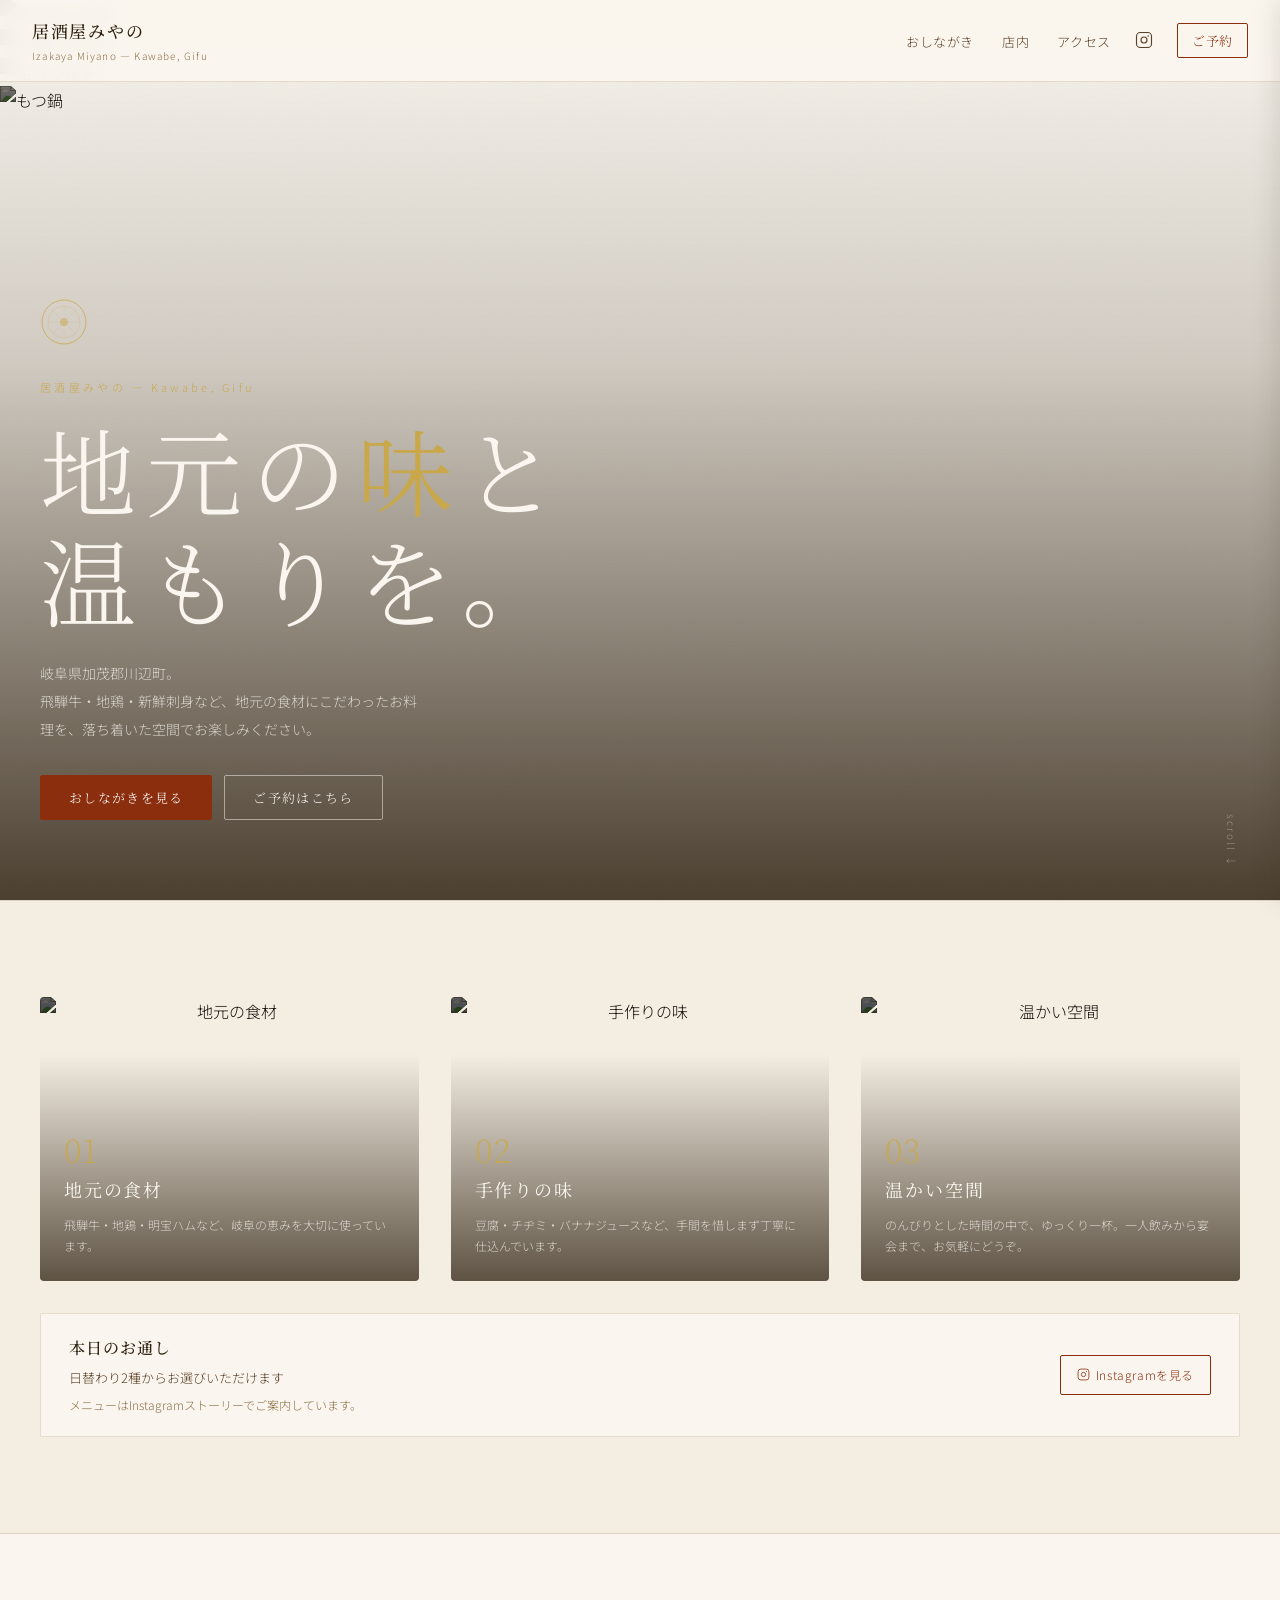
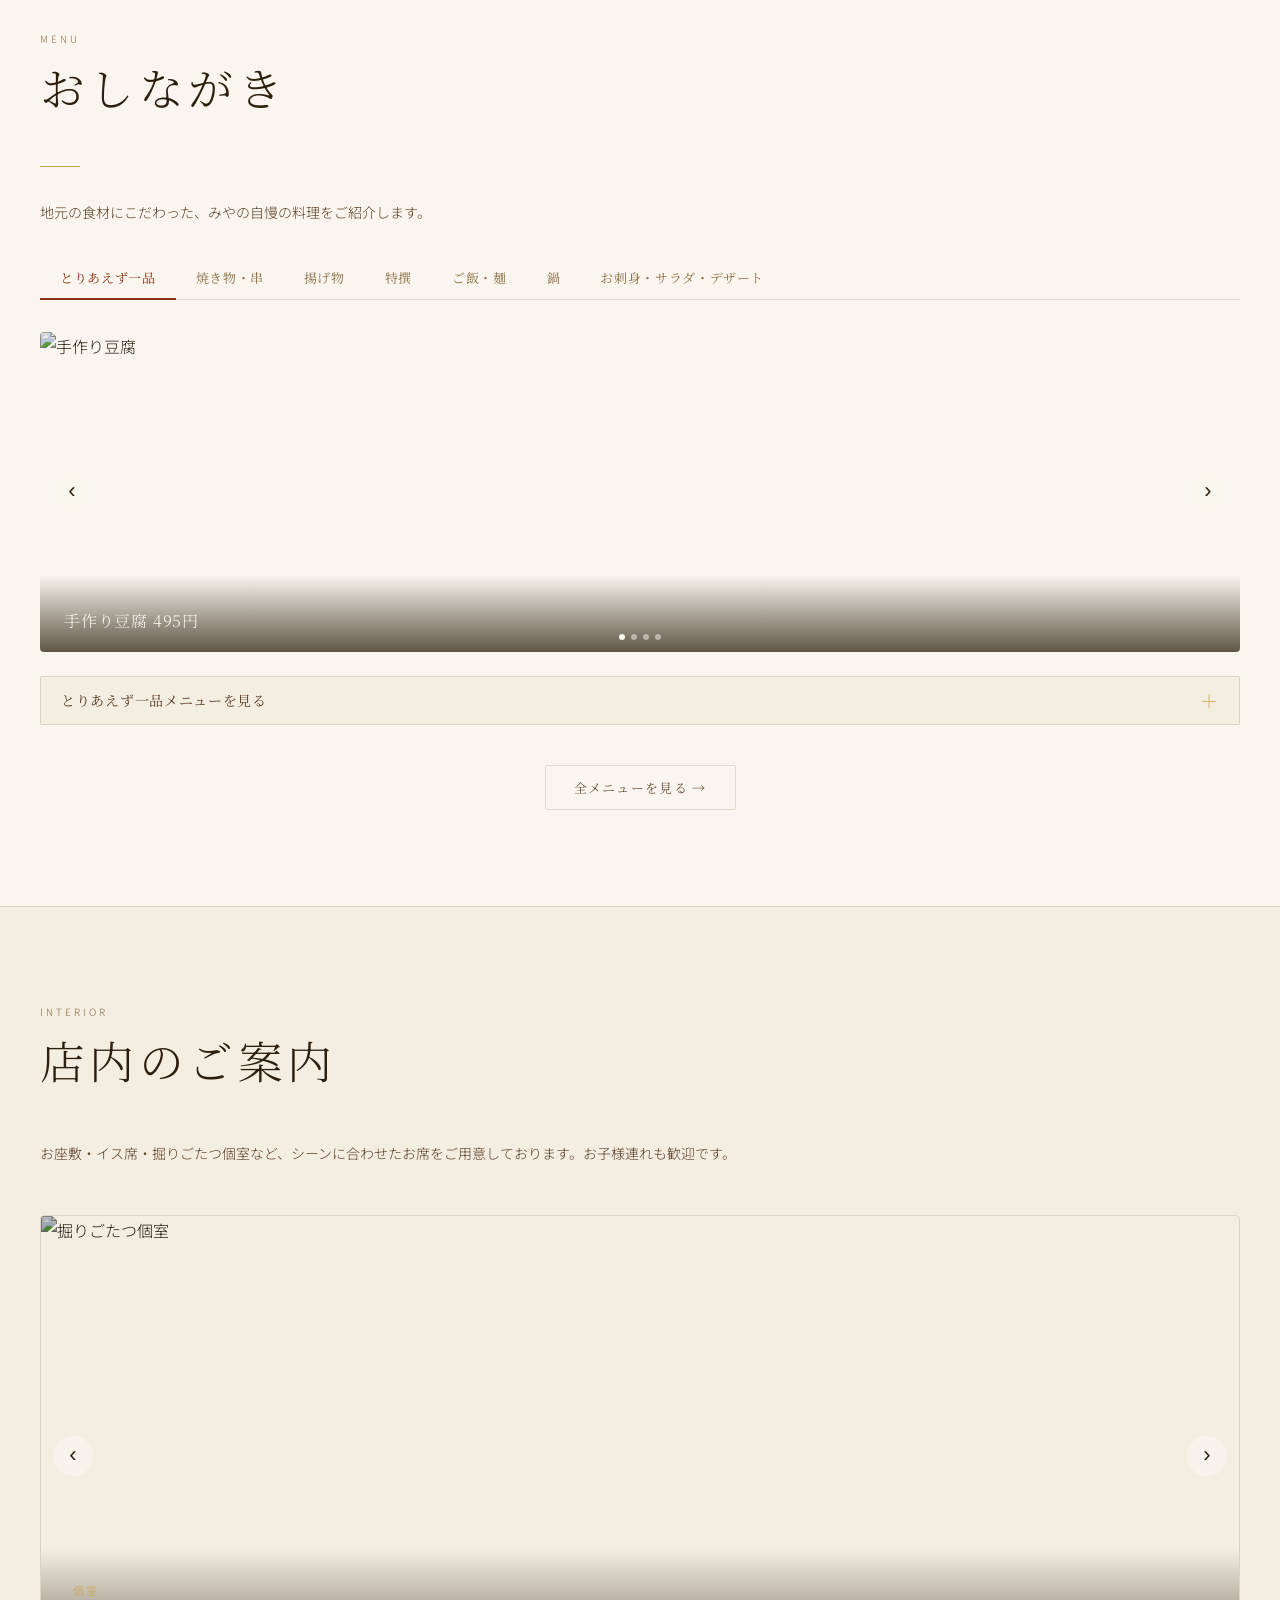
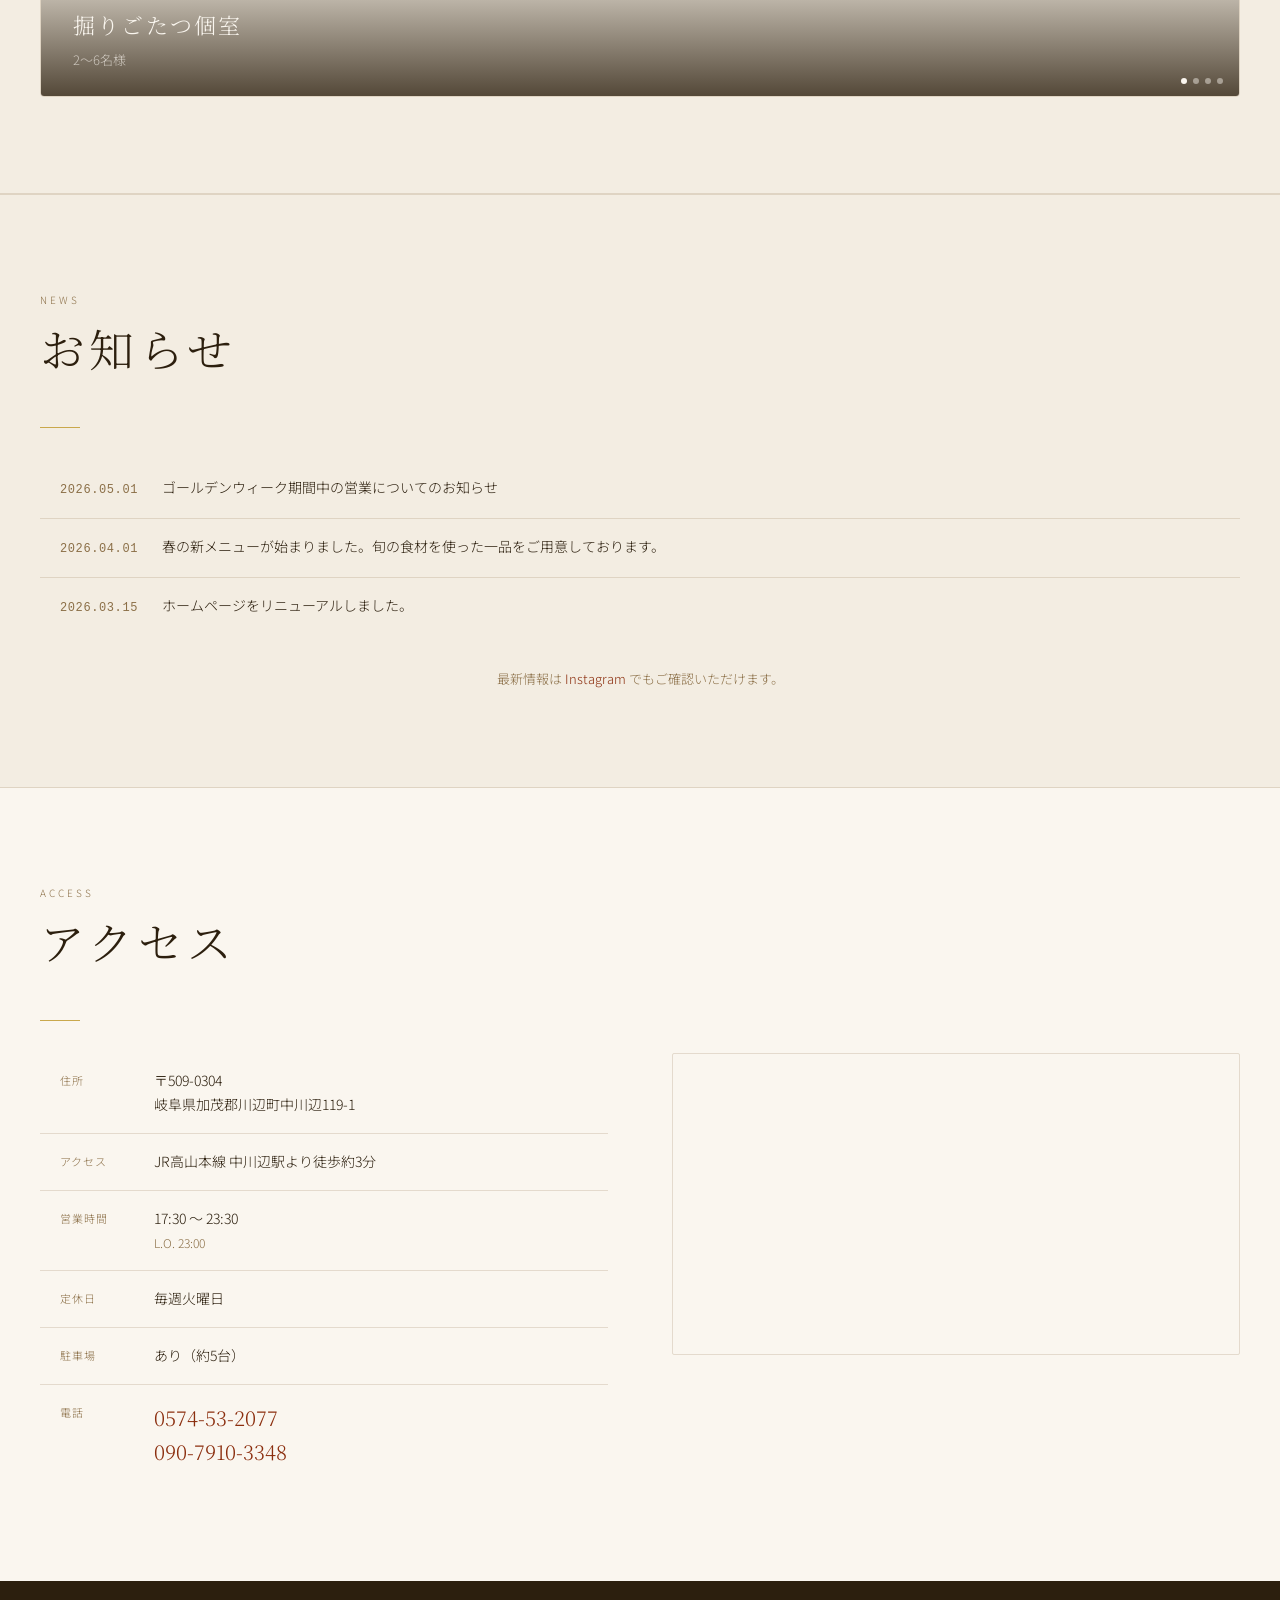
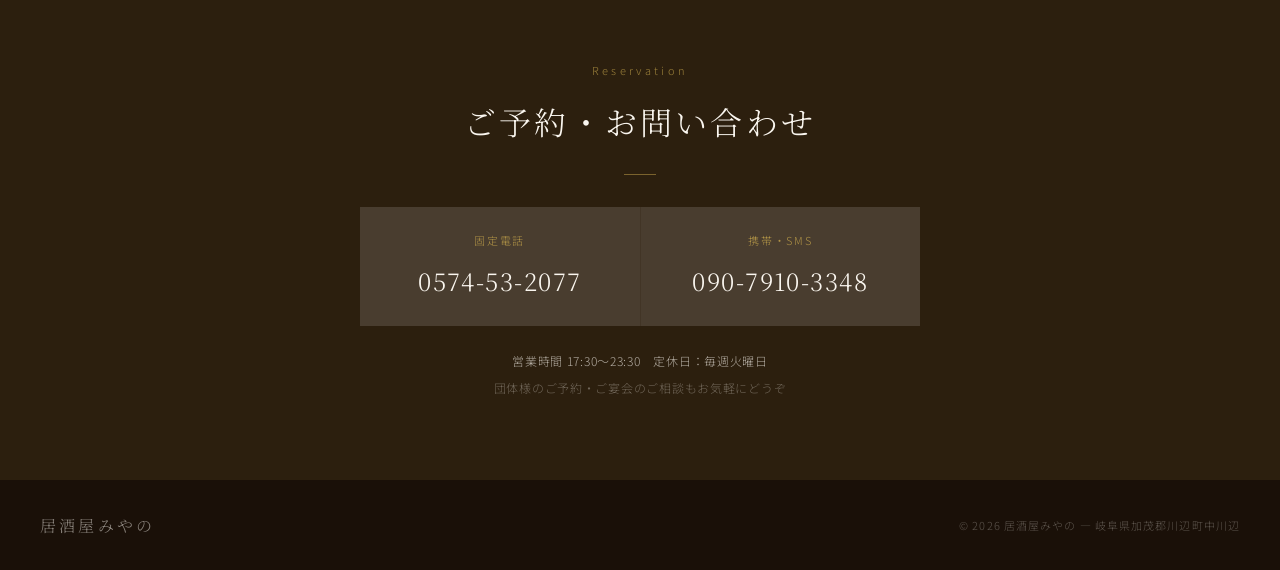
==== index.html @ 1acde4b0 "fix files" ====
<!DOCTYPE html>
<html lang="ja">
<head>
  <meta charset="UTF-8">
  <meta name="viewport" content="width=device-width, initial-scale=1.0">
  <meta name="description" content="居酒屋みやの｜岐阜県加茂郡川辺町。地元の味と温もりをお届けする居酒屋。飛騨牛・地鶏・新鮮刺身など。">
  <title>居酒屋みやの｜川辺町の居酒屋</title>
  <link rel="preconnect" href="https://fonts.googleapis.com">
  <link rel="preconnect" href="https://fonts.gstatic.com" crossorigin>
  <link href="https://fonts.googleapis.com/css2?family=Noto+Serif+JP:wght@300;400;500;700&family=Noto+Sans+JP:wght@300;400;500&display=swap" rel="stylesheet">
  <style>
    *, *::before, *::after { margin: 0; padding: 0; box-sizing: border-box; }

    :root {
      --bg:       #faf6ef;
      --bg2:      #f3ede2;
      --bg3:      #ede4d3;
      --ink:      #2c1f0e;
      --ink2:     #5a3e25;
      --ink3:     #8b6f47;
      --accent:   #8b2e0e;
      --gold:     #c9a84c;
      --border:   rgba(139,111,71,0.2);
      --serif:    'Noto Serif JP', serif;
      --sans:     'Noto Sans JP', sans-serif;
    }

    html { scroll-behavior: smooth; }

    body {
      background: var(--bg);
      color: var(--ink);
      font-family: var(--sans);
      font-weight: 300;
      line-height: 1.8;
      overflow-x: hidden;
    }

    @keyframes fadeInBlur {
      0% { opacity: 0; filter: blur(8px); transform: translateY(16px); }
      100% { opacity: 1; filter: blur(0); transform: translateY(0); }
    }

    /* 和紙テクスチャ風オーバーレイ */
    body::before {
      content: '';
      position: fixed;
      inset: 0;
      background-image:
        url("data:image/svg+xml,%3Csvg xmlns='http://www.w3.org/2000/svg' width='400' height='400'%3E%3Cfilter id='n'%3E%3CfeTurbulence type='fractalNoise' baseFrequency='0.65' numOctaves='3' stitchTiles='stitch'/%3E%3C/filter%3E%3Crect width='400' height='400' filter='url(%23n)' opacity='0.03'/%3E%3C/svg%3E");
      pointer-events: none;
      z-index: 0;
      opacity: 0.4;
    }

    /* NAV */
    nav {
      position: fixed;
      top: 0; left: 0; right: 0;
      z-index: 100;
      display: flex;
      justify-content: space-between;
      align-items: center;
      padding: 1rem 2rem;
      background: rgba(250,246,239,0.94);
      backdrop-filter: blur(8px);
      border-bottom: 1px solid var(--border);
    }

    .nav-logo {
      font-family: var(--serif);
      font-size: 17px;
      font-weight: 500;
      color: var(--ink);
      text-decoration: none;
      letter-spacing: 0.1em;
      white-space: nowrap;
    }

    .nav-logo span {
      font-size: 10px;
      color: var(--ink3);
      display: block;
      letter-spacing: 0.12em;
      font-family: var(--sans);
      font-weight: 300;
    }

    .nav-right {
      display: flex;
      align-items: center;
      gap: 1.5rem;
    }

    .nav-links {
      display: flex;
      gap: 1.75rem;
      list-style: none;
      align-items: center;
      margin: 0;
      padding: 0;
    }

    .nav-links a {
      font-size: 13px;
      color: var(--ink2);
      text-decoration: none;
      letter-spacing: 0.05em;
      transition: color 0.2s;
    }

    .nav-links a:hover { color: var(--accent); }

    .nav-insta {
      display: flex;
      align-items: center;
      color: var(--ink2);
      transition: color 0.2s;
      line-height: 1;
    }

    .nav-insta:hover { color: var(--accent); }

    .nav-tel {
      font-family: var(--serif);
      font-size: 13px;
      color: var(--accent);
      text-decoration: none;
      border: 1px solid var(--accent);
      padding: 5px 14px;
      border-radius: 2px;
      letter-spacing: 0.05em;
      transition: all 0.2s;
      white-space: nowrap;
    }

    .nav-tel:hover {
      background: var(--accent);
      color: #fff;
    }

    /* ハンバーガー */
    .hamburger {
      display: none;
      flex-direction: column;
      justify-content: center;
      gap: 5px;
      width: 32px;
      height: 32px;
      cursor: pointer;
      background: none;
      border: none;
      padding: 2px;
      z-index: 200;
    }

    .hamburger span {
      display: block;
      height: 1.5px;
      background: var(--ink2);
      border-radius: 2px;
      transition: all 0.3s ease;
      transform-origin: center;
    }

    .hamburger.open span:nth-child(1) { transform: translateY(6.5px) rotate(45deg); }
    .hamburger.open span:nth-child(2) { opacity: 0; transform: scaleX(0); }
    .hamburger.open span:nth-child(3) { transform: translateY(-6.5px) rotate(-45deg); }

    /* モバイルメニュー */
    .mobile-menu {
      position: fixed;
      top: 0; right: 0; bottom: 0;
      width: 75vw;
      max-width: 300px;
      background: var(--bg);
      z-index: 150;
      display: flex;
      flex-direction: column;
      padding: 5rem 2rem 3rem;
      box-sizing: border-box;
      transform: translateX(100%);
      transition: transform 0.4s ease;
      box-shadow: -4px 0 24px rgba(44,31,14,0.12);
      overflow-y: auto;
    }

    .mobile-menu.open {
      transform: translateX(0);
    }

    .mobile-menu-overlay {
      position: fixed;
      inset: 0;
      background: rgba(44,31,14,0.4);
      z-index: 140;
      opacity: 0;
      pointer-events: none;
      transition: opacity 0.4s ease;
    }

    .mobile-menu-overlay.open {
      opacity: 1;
      pointer-events: all;
    }

    .mobile-menu-close {
      position: absolute;
      top: 1.25rem;
      right: 1.25rem;
      background: none;
      border: none;
      cursor: pointer;
      font-size: 22px;
      color: var(--ink2);
      line-height: 1;
      padding: 4px;
      transition: color 0.2s;
    }

    .mobile-menu-close:hover { color: var(--accent); }

    .mobile-menu ul {
      list-style: none;
      display: flex;
      flex-direction: column;
      gap: 0;
      padding: 0;
      margin: 0;
      border-top: 1px solid var(--border);
    }

    .mobile-menu ul li {
      border-bottom: 1px solid var(--border);
    }

    .mobile-menu ul a {
      display: block;
      font-family: var(--serif);
      font-size: 16px;
      color: var(--ink);
      text-decoration: none;
      letter-spacing: 0.08em;
      padding: 1rem 0.5rem;
      transition: color 0.2s;
    }

    .mobile-menu ul a:hover { color: var(--accent); }

    .mobile-menu-contact {
      margin-top: 2rem;
      display: flex;
      flex-direction: column;
      gap: 1rem;
    }

    .mobile-menu .mobile-tel {
      font-family: var(--serif);
      font-size: 17px;
      color: var(--accent);
      text-decoration: none;
      letter-spacing: 0.06em;
      display: block;
    }

    .mobile-menu .mobile-tel-sub {
      font-size: 11px;
      color: var(--ink3);
      display: block;
      margin-top: 2px;
      letter-spacing: 0.04em;
    }

    .mobile-menu .mobile-insta {
      display: flex;
      align-items: center;
      gap: 8px;
      color: var(--ink2);
      text-decoration: none;
      font-size: 13px;
      letter-spacing: 0.08em;
      font-family: var(--sans);
      transition: color 0.2s;
    }

    .mobile-menu .mobile-insta:hover { color: var(--accent); }

    /* RESPONSIVE */
    @media (max-width: 768px) {
      nav { padding: 0.85rem 1.25rem; }
      .nav-links { display: none !important; }
      .nav-tel { display: none !important; }
      .nav-insta { display: none !important; }
      .nav-logo span { display: none; }
      .hamburger { display: flex !important; }
      .hero { padding: 0 1.25rem 4rem; }
      section { padding: 4rem 1.25rem; }
      .access-grid { grid-template-columns: 1fr; gap: 2rem; }
      .interior-grid { grid-template-columns: 1fr; }
      footer { padding: 1.5rem 1.25rem; flex-direction: column; align-items: flex-start; }
    }

    @media (max-width: 480px) {
      .menu-items { grid-template-columns: 1fr; }
    }

    /* HERO */
    .hero {
      min-height: 100vh;
      position: relative;
      display: flex;
      align-items: flex-end;
      padding: 0 2.5rem 5rem;
      overflow: hidden;
    }

    .hero-bg {
      position: absolute;
      inset: 0;
      background: url('https://images.unsplash.com/photo-1514190051997-0f6f39ca5cde?w=1600&q=85') center/cover no-repeat;
      filter: brightness(0.45) sepia(0.3);
    }

    .hero-overlay {
      position: absolute;
      inset: 0;
      background: linear-gradient(to top, rgba(44,31,14,0.85) 0%, rgba(44,31,14,0.2) 60%, transparent 100%);
    }

    .hero-content {
      position: relative;
      z-index: 1;
      max-width: 600px;
    }

    .hero-kamon {
      width: 48px;
      height: 48px;
      margin-bottom: 1.5rem;
      opacity: 0.8;
    }

    .hero-label {
      font-size: 11px;
      color: var(--gold);
      letter-spacing: 0.3em;
      margin-bottom: 1rem;
      font-family: var(--sans);
    }

    .hero-title {
      font-family: var(--serif);
      font-size: clamp(3rem, 8vw, 6rem);
      font-weight: 300;
      color: #faf6ef;
      line-height: 1.15;
      letter-spacing: 0.1em;
      margin-bottom: 1.5rem;
    }

    .hero-title em {
      font-style: normal;
      color: var(--gold);
    }

    .hero-desc {
      font-size: 14px;
      color: rgba(250,246,239,0.75);
      line-height: 2;
      margin-bottom: 2rem;
      max-width: 380px;
    }

    .hero-btns {
      display: flex;
      gap: 12px;
      flex-wrap: wrap;
    }

    .btn {
      font-family: var(--serif);
      font-size: 13px;
      letter-spacing: 0.1em;
      padding: 10px 28px;
      border-radius: 2px;
      text-decoration: none;
      transition: all 0.25s;
      display: inline-block;
    }

    .btn-primary {
      background: var(--accent);
      color: #fff;
      border: 1px solid var(--accent);
    }

    .btn-primary:hover {
      background: #6e2208;
      border-color: #6e2208;
    }

    .btn-outline {
      background: transparent;
      color: #faf6ef;
      border: 1px solid rgba(250,246,239,0.5);
    }

    .btn-outline:hover {
      background: rgba(250,246,239,0.1);
      border-color: #faf6ef;
    }

    .hero-scroll {
      position: absolute;
      bottom: 2rem;
      right: 2.5rem;
      writing-mode: vertical-rl;
      font-size: 10px;
      color: rgba(250,246,239,0.4);
      letter-spacing: 0.2em;
      z-index: 1;
    }

    /* SECTION共通 */
    section {
      padding: 6rem 2.5rem;
      position: relative;
    }

    .section-label {
      font-size: 10px;
      letter-spacing: 0.3em;
      color: var(--ink3);
      text-transform: uppercase;
      margin-bottom: 0.5rem;
      font-family: var(--sans);
    }

    .section-title {
      font-family: var(--serif);
      font-size: clamp(1.8rem, 4vw, 2.8rem);
      font-weight: 300;
      color: var(--ink);
      letter-spacing: 0.1em;
      line-height: 1.4;
      margin-bottom: 3rem;
    }


    .section-title em {
      font-style: normal;
      color: var(--accent);
    }

    .otoshi-note {
      margin-top: 2rem;
      padding: 1.25rem 1.75rem;
      border: 1px solid var(--border);
      border-radius: 2px;
      display: flex;
      align-items: center;
      justify-content: space-between;
      gap: 1.5rem;
      background: var(--bg);
    }

    .otoshi-left {
      display: flex;
      flex-direction: column;
      gap: 3px;
    }

    .otoshi-title {
      font-family: var(--serif);
      font-size: 16px;
      font-weight: 500;
      color: var(--ink);
      letter-spacing: 0.06em;
    }

    .otoshi-sub {
      font-size: 13px;
      color: var(--ink2);
    }

    .otoshi-story {
      font-size: 12px;
      color: var(--ink3);
      margin-top: 2px;
    }

    .otoshi-link {
      display: flex;
      align-items: center;
      gap: 6px;
      font-size: 12px;
      color: var(--accent);
      text-decoration: none;
      white-space: nowrap;
      letter-spacing: 0.05em;
      border: 1px solid var(--accent);
      padding: 8px 16px;
      border-radius: 2px;
      flex-shrink: 0;
      transition: all 0.2s;
    }

    .otoshi-link:hover {
      background: var(--accent);
      color: #fff;
    }

    @media (max-width: 600px) {
      .otoshi-note {
        flex-direction: column;
        align-items: flex-start;
      }
      .otoshi-link { width: 100%; justify-content: center; }
    }

    /* 仕切り線 */
    .divider {
      width: 40px;
      height: 1px;
      background: var(--gold);
      margin: 1rem 0 2rem;
    }

    /* こだわり */
    .features {
      background: var(--bg2);
      border-top: 1px solid var(--border);
      border-bottom: 1px solid var(--border);
    }

    .feature-item {
      position: relative;
      overflow: hidden;
      border-radius: 4px;
      aspect-ratio: 4/3;
    }

    .feature-img {
      width: 100%;
      height: 100%;
      object-fit: cover;
      display: block;
      filter: brightness(0.35) sepia(0.2);
      transition: transform 0.5s ease, filter 0.5s ease;
      position: absolute;
      inset: 0;
    }

    .feature-item:hover .feature-img {
      transform: scale(1.04);
      filter: brightness(0.28) sepia(0.2);
    }

    .feature-body {
      position: absolute;
      inset: 0;
      display: flex;
      flex-direction: column;
      justify-content: flex-end;
      padding: 1.5rem;
      background: linear-gradient(transparent 20%, rgba(44,31,14,0.75) 100%);
      text-align: left;
    }

    .features-grid {
      display: grid;
      grid-template-columns: repeat(auto-fit, minmax(220px, 1fr));
      gap: 2rem;
    }

    .feature-item {
      text-align: center;
    }

    .feature-num {
      font-family: var(--serif);
      font-size: 32px;
      font-weight: 300;
      color: var(--gold);
      opacity: 0.8;
      line-height: 1;
      margin-bottom: 0.5rem;
    }

    .feature-title {
      font-family: var(--serif);
      font-size: 18px;
      font-weight: 400;
      color: #faf6ef;
      margin-bottom: 0.5rem;
      letter-spacing: 0.1em;
    }

    .feature-desc {
      font-size: 12px;
      color: rgba(250,246,239,0.75);
      line-height: 1.8;
    }

    /* おしながき */
    .menu-section { background: var(--bg); }

    .menu-tabs {
      display: flex;
      gap: 0;
      margin-bottom: 2.5rem;
      border-bottom: 1px solid var(--border);
      flex-wrap: wrap;
    }

    .menu-tab {
      font-family: var(--serif);
      font-size: 14px;
      padding: 0.75rem 1.5rem;
      color: var(--ink3);
      cursor: pointer;
      border-bottom: 2px solid transparent;
      margin-bottom: -1px;
      transition: all 0.2s;
      letter-spacing: 0.05em;
      background: none;
      border-top: none;
      border-left: none;
      border-right: none;
    }

    .menu-tab.active {
      color: var(--accent);
      border-bottom-color: var(--accent);
    }

    .menu-tab:hover { color: var(--ink); }

    .menu-panel { display: none; }
    .menu-panel.active { display: block; }

    .menu-category {
      margin-bottom: 2.5rem;
    }

    .menu-category-title {
      font-family: var(--serif);
      font-size: 15px;
      font-weight: 500;
      color: var(--ink2);
      border-left: 3px solid var(--gold);
      padding-left: 0.75rem;
      margin-bottom: 1rem;
      letter-spacing: 0.05em;
    }

    .menu-items {
      display: grid;
      grid-template-columns: repeat(auto-fill, minmax(240px, 1fr));
      gap: 0;
    }

    .menu-item {
      display: flex;
      justify-content: space-between;
      align-items: baseline;
      padding: 0.5rem 0;
      border-bottom: 1px dashed var(--border);
      font-size: 13px;
    }

    .menu-item-name { color: var(--ink); }

    .menu-item-price {
      font-family: var(--serif);
      color: var(--ink3);
      white-space: nowrap;
      margin-left: 1rem;
      font-size: 12px;
    }

    /* 店内 */
    .interior {
      background: var(--bg2);
      border-top: 1px solid var(--border);
      border-bottom: 1px solid var(--border);
    }

    /* 店内スライダー */
    .interior-slider-wrap {
      position: relative;
      overflow: hidden;
      border-radius: 4px;
      border: 1px solid var(--border);
    }

    .interior-slider {
      display: flex;
      transition: transform 0.45s ease;
    }

    .interior-slide {
      min-width: 100%;
      position: relative;
    }

    .interior-slide img {
      width: 100%;
      height: 480px;
      object-fit: cover;
      display: block;
      filter: brightness(0.75) sepia(0.1);
      cursor: zoom-in;
    }

    .interior-slide-info {
      position: absolute;
      bottom: 0;
      left: 0;
      right: 0;
      padding: 2rem 2rem 1.5rem;
      background: linear-gradient(transparent, rgba(44,31,14,0.8));
      display: flex;
      flex-direction: column;
      gap: 4px;
    }

    .interior-slide-tag {
      font-size: 11px;
      letter-spacing: 0.2em;
      color: var(--gold);
      font-family: var(--sans);
    }

    .interior-slide-name {
      font-family: var(--serif);
      font-size: 22px;
      font-weight: 300;
      color: #faf6ef;
      letter-spacing: 0.1em;
    }

    .interior-slide-cap {
      font-size: 13px;
      color: rgba(250,246,239,0.65);
    }

    .interior-btn {
      position: absolute;
      top: 50%;
      transform: translateY(-50%);
      background: rgba(250,246,239,0.85);
      border: none;
      width: 40px;
      height: 40px;
      border-radius: 50%;
      font-size: 22px;
      color: var(--ink);
      cursor: pointer;
      display: flex;
      align-items: center;
      justify-content: center;
      transition: background 0.2s;
      z-index: 2;
      line-height: 1;
      padding-bottom: 2px;
    }

    .interior-btn:hover { background: #faf6ef; }
    .interior-prev { left: 12px; }
    .interior-next { right: 12px; }

    .interior-dots {
      position: absolute;
      bottom: 12px;
      right: 16px;
      display: flex;
      gap: 6px;
      z-index: 2;
    }

    .interior-dot {
      width: 6px;
      height: 6px;
      border-radius: 50%;
      background: rgba(250,246,239,0.45);
      cursor: pointer;
      transition: background 0.2s;
    }

    .interior-dot.active { background: #faf6ef; }

    @media (max-width: 768px) {
      .interior-slide img { height: 280px; }
      .interior-slide-name { font-size: 18px; }
    }

    /* お知らせ */
    .news-list {
      display: flex;
      flex-direction: column;
      gap: 1px;
      background: var(--border);
    }

    .news-item {
      background: var(--bg2);
      padding: 1rem 1.25rem;
      display: flex;
      gap: 1.5rem;
      align-items: baseline;
    }

    .news-date {
      font-family: var(--mono, monospace);
      font-size: 12px;
      color: var(--ink3);
      white-space: nowrap;
      letter-spacing: 0.05em;
    }

    .news-text {
      font-size: 14px;
      color: var(--ink);
      line-height: 1.7;
    }

    @media (max-width: 768px) {
      .news-item {
        flex-direction: column;
        gap: 4px;
      }
    }

    /* アクセス */
    .access-grid {
      display: grid;
      grid-template-columns: 1fr 1fr;
      gap: 4rem;
      align-items: start;
    }

    @media (max-width: 768px) {
      .access-grid {
        grid-template-columns: 1fr;
        gap: 2rem;
      }
      .access-grid .map-wrap {
        order: -1;
      }
    }

    .access-info {
      display: flex;
      flex-direction: column;
      gap: 1px;
      background: var(--border);
    }

    .access-row {
      background: var(--bg);
      padding: 1rem 1.25rem;
      display: flex;
      gap: 1.5rem;
    }

    .access-label {
      font-size: 11px;
      letter-spacing: 0.1em;
      color: var(--ink3);
      min-width: 70px;
      font-family: var(--sans);
      padding-top: 2px;
    }

    .access-value {
      font-size: 14px;
      color: var(--ink);
      line-height: 1.7;
    }

    .access-value a {
      color: var(--accent);
      text-decoration: none;
      font-family: var(--serif);
      font-size: 20px;
    }

    .map-wrap {
      border-radius: 2px;
      overflow: hidden;
      border: 1px solid var(--border);
    }

    .map-wrap iframe {
      width: 100%;
      height: 300px;
      display: block;
      border: none;
    }

    /* 予約 */
    .reservation {
      background: var(--ink);
      padding: 5rem 2rem;
    }

    .reservation-inner {
      max-width: 560px;
      margin: 0 auto;
      text-align: center;
    }

    .reservation-label {
      font-size: 11px;
      letter-spacing: 0.3em;
      color: var(--gold);
      opacity: 0.7;
      margin-bottom: 0.75rem;
      font-family: var(--sans);
    }

    .reservation-title {
      font-family: var(--serif);
      font-size: clamp(1.4rem, 5vw, 2rem);
      font-weight: 300;
      color: var(--bg);
      letter-spacing: 0.1em;
      margin-bottom: 1.5rem;
    }

    .reservation-divider {
      width: 32px;
      height: 1px;
      background: var(--gold);
      margin: 0 auto 2rem;
      opacity: 0.5;
    }

    .reservation-cards {
      display: grid;
      grid-template-columns: 1fr 1fr;
      gap: 1px;
      background: rgba(250,246,239,0.1);
      margin-bottom: 1.5rem;
    }

    @media (max-width: 768px) {
      .reservation-cards {
        grid-template-columns: 1fr;
      }
    }

    .reservation-card {
      background: rgba(250,246,239,0.04);
      padding: 1.5rem 1rem;
      text-decoration: none;
      transition: background 0.2s;
      display: block;
    }

    .reservation-card:hover {
      background: rgba(250,246,239,0.08);
    }

    .reservation-card-label {
      font-size: 11px;
      color: var(--gold);
      letter-spacing: 0.15em;
      margin-bottom: 0.5rem;
      font-family: var(--sans);
      opacity: 0.8;
    }

    .reservation-card-num {
      font-family: var(--serif);
      font-size: clamp(18px, 4vw, 24px);
      color: #faf6ef;
      letter-spacing: 0.06em;
      white-space: nowrap;
    }

    .reservation-note {
      font-size: 12px;
      color: rgba(250,246,239,0.65);
      letter-spacing: 0.06em;
      line-height: 1.9;
    }

    /* FOOTER */
    footer {
      background: #1a1008;
      padding: 2rem 2.5rem;
      display: flex;
      justify-content: space-between;
      align-items: center;
      flex-wrap: wrap;
      gap: 1rem;
    }

    footer p {
      font-size: 11px;
      color: rgba(250,246,239,0.3);
      letter-spacing: 0.1em;
    }

    .footer-logo {
      font-family: var(--serif);
      font-size: 16px;
      color: rgba(250,246,239,0.5);
      letter-spacing: 0.2em;
    }

    /* カテゴリータブ */
    .menu-cat-tabs {
      display: flex;
      gap: 0;
      flex-wrap: wrap;
      border-bottom: 1px solid var(--border);
      margin-bottom: 2rem;
    }

    .menu-cat-tab {
      font-family: var(--serif);
      font-size: 13px;
      padding: 0.65rem 1.25rem;
      color: var(--ink3);
      cursor: pointer;
      border: none;
      border-bottom: 2px solid transparent;
      margin-bottom: -1px;
      background: none;
      transition: all 0.2s;
      letter-spacing: 0.05em;
      white-space: nowrap;
    }

    .menu-cat-tab.active {
      color: var(--accent);
      border-bottom-color: var(--accent);
    }

    .menu-cat-tab:hover { color: var(--ink); }

    .menu-cat-panels { position: relative; }
    .menu-cat-panel { display: none; }
    .menu-cat-panel.active { display: block; }

    /* スライダー */
    .menu-slider-wrap {
      position: relative;
      overflow: hidden;
      border-radius: 4px;
      margin-bottom: 1.5rem;
    }

    .menu-slider {
      display: flex;
      transition: transform 0.4s ease;
    }

    .menu-slide {
      min-width: 100%;
      position: relative;
    }

    .menu-slide img {
      width: 100%;
      height: 320px;
      object-fit: cover;
      display: block;
      filter: brightness(0.9) sepia(0.1);
    }

    .menu-slide-label {
      position: absolute;
      bottom: 0;
      left: 0;
      right: 0;
      background: linear-gradient(transparent, rgba(44,31,14,0.75));
      color: #faf6ef;
      font-family: var(--serif);
      font-size: 16px;
      padding: 2rem 1.5rem 1rem;
      letter-spacing: 0.05em;
    }

    .slider-btn {
      position: absolute;
      top: 50%;
      transform: translateY(-50%);
      background: rgba(250,246,239,0.85);
      border: none;
      width: 40px;
      height: 40px;
      border-radius: 50%;
      font-size: 22px;
      color: var(--ink);
      cursor: pointer;
      display: flex;
      align-items: center;
      justify-content: center;
      transition: background 0.2s;
      z-index: 2;
      line-height: 1;
      padding-bottom: 2px;
    }

    .slider-btn:hover { background: #faf6ef; }
    .slider-prev { left: 12px; }
    .slider-next { right: 12px; }

    .slider-dots {
      position: absolute;
      bottom: 12px;
      left: 50%;
      transform: translateX(-50%);
      display: flex;
      gap: 6px;
      z-index: 2;
    }

    .dot {
      width: 6px;
      height: 6px;
      border-radius: 50%;
      background: rgba(250,246,239,0.5);
      cursor: pointer;
      transition: background 0.2s;
    }

    .dot.active { background: #faf6ef; }

    /* アコーディオン */
    .menu-accordion { margin-top: 0.5rem; }

    .accordion-btn {
      width: 100%;
      display: flex;
      justify-content: space-between;
      align-items: center;
      padding: 0.85rem 1.25rem;
      background: var(--bg2);
      border: 1px solid var(--border);
      border-radius: 2px;
      font-family: var(--serif);
      font-size: 14px;
      color: var(--ink2);
      cursor: pointer;
      letter-spacing: 0.05em;
      transition: background 0.2s;
    }

    .accordion-btn:hover { background: var(--bg3); }

    .accordion-icon {
      font-size: 18px;
      color: var(--gold);
      transition: transform 0.3s;
      line-height: 1;
    }

    .accordion-btn.open .accordion-icon {
      transform: rotate(45deg);
    }

    .accordion-body {
      max-height: 0;
      overflow: hidden;
      transition: max-height 0.4s ease;
    }

    .accordion-body.open {
      max-height: 2000px;
    }

    .menu-list-grid {
      display: grid;
      grid-template-columns: repeat(auto-fill, minmax(240px, 1fr));
      gap: 1px;
      background: var(--border);
      border: 1px solid var(--border);
      border-top: none;
    }

    .menu-list-item {
      display: flex;
      justify-content: space-between;
      align-items: center;
      padding: 0.65rem 1rem;
      background: var(--bg);
      font-size: 13px;
      gap: 1rem;
      transition: background 0.15s;
    }

    .menu-list-item:hover { background: var(--bg2); }

    .menu-list-parent { align-items: flex-start; }

    .menu-list-children {
      display: flex;
      flex-direction: column;
      gap: 2px;
      margin-top: 6px;
    }

    .menu-list-child {
      display: flex;
      justify-content: space-between;
      font-size: 12px;
      color: var(--ink3);
      padding-left: 0.75rem;
      border-left: 2px solid var(--border);
    }

    .menu-list-child span:last-child {
      color: var(--ink3) !important;
      font-size: 12px !important;
    }

    .menu-list-item span:first-child {
      color: var(--ink);
      line-height: 1.5;
    }

    .menu-list-item span:last-child {
      color: var(--accent);
      white-space: nowrap;
      font-family: var(--serif);
      font-size: 14px;
      font-weight: 400;
      flex-shrink: 0;
    }

    /* メニューカード（旧スタイル、念のため残す） */
    
    .menu-cards-grid {
      display: grid;
      grid-template-columns: repeat(auto-fill, minmax(280px, 1fr));
      gap: 1.5rem;
    }

    .menu-card {
      background: var(--bg);
      border: 1px solid var(--border);
      border-radius: 4px;
      overflow: hidden;
      transition: transform 0.3s ease, box-shadow 0.3s ease;
    }

    .menu-card:hover {
      transform: translateY(-4px);
      box-shadow: 0 12px 32px rgba(44,31,14,0.1);
    }

    .menu-card-img {
      position: relative;
      aspect-ratio: 4/3;
      overflow: hidden;
    }

    .menu-card-img img {
      width: 100%;
      height: 100%;
      object-fit: cover;
      filter: brightness(0.92) sepia(0.1);
      transition: transform 0.5s ease;
    }

    .menu-card:hover .menu-card-img img {
      transform: scale(1.05);
    }

    .menu-card-cat {
      position: absolute;
      top: 12px;
      left: 12px;
      font-size: 11px;
      letter-spacing: 0.1em;
      color: #faf6ef;
      background: rgba(44,31,14,0.65);
      padding: 3px 10px;
      border-radius: 2px;
      backdrop-filter: blur(4px);
    }

    .menu-card-body {
      padding: 1.25rem;
    }

    .menu-card-name {
      font-family: var(--serif);
      font-size: 17px;
      font-weight: 500;
      color: var(--ink);
      margin-bottom: 0.5rem;
      letter-spacing: 0.05em;
    }

    .menu-card-desc {
      font-size: 12px;
      color: var(--ink2);
      line-height: 1.8;
      margin-bottom: 0.75rem;
    }

    .menu-card-price {
      font-family: var(--serif);
      font-size: 22px;
      font-weight: 400;
      color: var(--accent);
    }

    .menu-card-price span {
      font-size: 13px;
      color: var(--ink3);
      margin-left: 2px;
    }

    /* フェードイン */
    .fade {
      opacity: 0;
      transform: translateY(24px);
      transition: opacity 0.8s ease, transform 0.8s ease;
    }

    .fade.in { opacity: 1; transform: translateY(0); }



    @media (max-width: 480px) {
      .menu-items { grid-template-columns: 1fr; }
    }

    /* ライトボックス */
    .lightbox {
      position: fixed;
      inset: 0;
      background: rgba(0,0,0,0.93);
      z-index: 500;
      display: flex;
      align-items: center;
      justify-content: center;
      gap: 1rem;
      opacity: 0;
      pointer-events: none;
      transition: opacity 0.3s ease;
      padding: 3rem 1rem 4rem;
      box-sizing: border-box;
    }

    .lightbox.open {
      opacity: 1;
      pointer-events: all;
    }

    .lightbox-content {
      display: flex;
      flex-direction: column;
      align-items: center;
      gap: 1rem;
      max-width: 80vw;
    }

    .lightbox-content img {
      max-width: 80vw;
      max-height: 75vh;
      object-fit: contain;
      border-radius: 2px;
      transition: opacity 0.3s ease;
    }

    .lightbox-caption {
      font-family: var(--serif);
      font-size: 14px;
      color: rgba(255,255,255,0.75);
      letter-spacing: 0.08em;
      text-align: center;
      min-height: 1.5em;
    }

    .lightbox-close {
      position: absolute;
      top: 1.25rem;
      right: 1.5rem;
      background: none;
      border: none;
      color: #fff;
      font-size: 26px;
      cursor: pointer;
      line-height: 1;
      opacity: 0.6;
      transition: opacity 0.2s;
    }

    .lightbox-close:hover { opacity: 1; }

    .lightbox-nav {
      background: rgba(255,255,255,0.12);
      border: none;
      color: #fff;
      font-size: 32px;
      width: 48px;
      height: 48px;
      border-radius: 50%;
      cursor: pointer;
      display: flex;
      align-items: center;
      justify-content: center;
      transition: background 0.2s;
      flex-shrink: 0;
      padding-bottom: 2px;
    }

    .lightbox-nav:hover { background: rgba(255,255,255,0.22); }

    .lightbox-dots {
      position: absolute;
      bottom: 1.25rem;
      left: 50%;
      transform: translateX(-50%);
      display: flex;
      gap: 6px;
    }

    .lightbox-dot {
      width: 6px;
      height: 6px;
      border-radius: 50%;
      background: rgba(255,255,255,0.35);
      cursor: pointer;
      transition: background 0.2s;
    }

    .lightbox-dot.active { background: #fff; }

    @media (max-width: 768px) {
      .lightbox { padding: 3rem 0.5rem 4rem; gap: 0.5rem; }
      .lightbox-content { max-width: 92vw; }
      .lightbox-content img { max-width: 92vw; }
      .lightbox-nav { width: 36px; height: 36px; font-size: 24px; }
    }
  </style>
</head>
<body>

  <!-- ライトボックス -->
  <div class="lightbox" id="lightbox">
    <button class="lightbox-close" id="lightboxClose">✕</button>
    <button class="lightbox-nav lightbox-prev" id="lightboxPrev">‹</button>
    <div class="lightbox-content">
      <img id="lightboxImg" src="" alt="">
      <div class="lightbox-caption" id="lightboxCaption"></div>
    </div>
    <button class="lightbox-nav lightbox-next" id="lightboxNext">›</button>
    <div class="lightbox-dots" id="lightboxDots"></div>
  </div>

  <!-- モバイルメニュー -->
  <div class="mobile-menu-overlay" id="menuOverlay" onclick="closeMenu()"></div>
  <div class="mobile-menu" id="mobileMenu">
    <button class="mobile-menu-close" onclick="closeMenu()">✕</button>
    <ul>
      <li><a href="#menu" onclick="closeMenu()">おしながき</a></li>
      <li><a href="#interior" onclick="closeMenu()">店内</a></li>
      <li><a href="#access" onclick="closeMenu()">アクセス</a></li>
      <li><a href="#reserve" onclick="closeMenu()">ご予約</a></li>
    </ul>
    <div class="mobile-menu-contact">
      <div>
        <a href="tel:0574532077" class="mobile-tel">0574-53-2077</a>
        <a href="tel:09079103348" class="mobile-tel">090-7910-3348</a>
        <span class="mobile-tel-sub">営業時間 17:30〜23:30 ／ 定休日：火曜</span>
      </div>
      <a href="https://www.instagram.com/izakaya_miyata?igsh=MWE5ZXg5ZGN2eHVmNg==" target="_blank" rel="noopener" class="mobile-insta">
        <svg viewBox="0 0 24 24" fill="none" stroke="currentColor" stroke-width="1.5" width="16" height="16">
          <rect x="2" y="2" width="20" height="20" rx="5" ry="5"/>
          <circle cx="12" cy="12" r="4"/>
          <circle cx="17.5" cy="6.5" r="1" fill="currentColor" stroke="none"/>
        </svg>
        Instagram
      </a>
    </div>
  </div>

  <nav>
    <a href="#" class="nav-logo">
      居酒屋みやの
      <span>Izakaya Miyano — Kawabe, Gifu</span>
    </a>
    <div class="nav-right">
      <ul class="nav-links">
        <li><a href="#menu">おしながき</a></li>
        <li><a href="#interior">店内</a></li>
        <li><a href="#access">アクセス</a></li>
      </ul>
      <a href="https://www.instagram.com/izakaya_miyata?igsh=MWE5ZXg5ZGN2eHVmNg==" target="_blank" rel="noopener" class="nav-insta" aria-label="Instagram">
        <svg viewBox="0 0 24 24" fill="none" stroke="currentColor" stroke-width="1.5" width="18" height="18" style="display:block;">
          <rect x="2" y="2" width="20" height="20" rx="5" ry="5"/>
          <circle cx="12" cy="12" r="4"/>
          <circle cx="17.5" cy="6.5" r="1" fill="currentColor" stroke="none"/>
        </svg>
      </a>
      <a href="#reserve" class="nav-tel">ご予約</a>
      <button class="hamburger" id="hamburger" aria-label="メニュー">
        <span></span>
        <span></span>
        <span></span>
      </button>
    </div>
  </nav>

  <!-- HERO -->
  <div class="hero">
    <div class="hero-bg">
      <div class="hero-slide active">
        <img src="https://images.unsplash.com/photo-1514190051997-0f6f39ca5cde?w=1600&q=85" alt="居酒屋の料理">
      </div>
      <div class="hero-slide">
        <img src="https://images.unsplash.com/photo-1534482421-64566f976cfa?w=1600&q=85" alt="地鶏炭火焼き">
      </div>
      <div class="hero-slide">
        <img src="https://images.unsplash.com/photo-1555396273-367ea4eb4db5?w=1600&q=85" alt="店内の様子">
      </div>
      <div class="hero-slide">
        <img src="https://images.unsplash.com/photo-1547592180-85f173990554?w=1600&q=85" alt="もつ鍋">
      </div>
    </div>
    <div class="hero-overlay"></div>
    <div class="hero-overlay-scroll" id="heroOverlay"></div>
    <div class="hero-content">
      <svg class="hero-kamon" viewBox="0 0 48 48" fill="none" xmlns="http://www.w3.org/2000/svg">
        <circle cx="24" cy="24" r="22" stroke="#c9a84c" stroke-width="1"/>
        <circle cx="24" cy="24" r="16" stroke="#c9a84c" stroke-width="0.5" opacity="0.5"/>
        <path d="M24 8 L24 40 M8 24 L40 24 M12 12 L36 36 M36 12 L12 36" stroke="#c9a84c" stroke-width="0.5" opacity="0.4"/>
        <circle cx="24" cy="24" r="4" fill="#c9a84c" opacity="0.6"/>
      </svg>
      <div class="hero-label">居酒屋みやの — Kawabe, Gifu</div>
      <h1 class="hero-title">地元の<em>味</em>と<br>温もりを。</h1>
      <p class="hero-desc">岐阜県加茂郡川辺町。<br>飛騨牛・地鶏・新鮮刺身など、地元の食材にこだわったお料理を、落ち着いた空間でお楽しみください。</p>
      <div class="hero-btns">
        <a href="#menu" class="btn btn-primary">おしながきを見る</a>
        <a href="#reserve" class="btn btn-outline">ご予約はこちら</a>
      </div>
    </div>
    <div class="hero-scroll">scroll ↓</div>
  </div>

  <!-- こだわり -->
  <section class="features">
    <div class="features-grid">
      <div class="feature-item fade">
        <img class="feature-img" src="https://images.unsplash.com/photo-1553361371-9b22f78e8b1d?w=600&q=80" alt="地元の食材">
        <div class="feature-body">
          <div class="feature-num">01</div>
          <div class="feature-title">地元の食材</div>
          <div class="feature-desc">飛騨牛・地鶏・明宝ハムなど、岐阜の恵みを大切に使っています。</div>
        </div>
      </div>
      <div class="feature-item fade">
        <img class="feature-img" src="https://images.unsplash.com/photo-1569050467447-ce54b3bbc37d?w=600&q=80" alt="手作りの味">
        <div class="feature-body">
          <div class="feature-num">02</div>
          <div class="feature-title">手作りの味</div>
          <div class="feature-desc">豆腐・チヂミ・バナナジュースなど、手間を惜しまず丁寧に仕込んでいます。</div>
        </div>
      </div>
      <div class="feature-item fade">
        <img class="feature-img" src="https://images.unsplash.com/photo-1517248135467-4c7edcad34c4?w=600&q=80" alt="温かい空間">
        <div class="feature-body">
          <div class="feature-num">03</div>
          <div class="feature-title">温かい空間</div>
          <div class="feature-desc">のんびりとした時間の中で、ゆっくり一杯。一人飲みから宴会まで、お気軽にどうぞ。</div>
        </div>
      </div>
    </div>
    <div class="otoshi-note fade">
      <div class="otoshi-left">
        <div class="otoshi-title">本日のお通し</div>
        <div class="otoshi-sub">日替わり2種からお選びいただけます</div>
        <div class="otoshi-story">メニューはInstagramストーリーでご案内しています。</div>
      </div>
      <a href="https://www.instagram.com/izakaya_miyata?igsh=MWE5ZXg5ZGN2eHVmNg==" target="_blank" rel="noopener" class="otoshi-link">
        <svg viewBox="0 0 24 24" fill="none" stroke="currentColor" stroke-width="1.5" width="13" height="13">
          <rect x="2" y="2" width="20" height="20" rx="5" ry="5"/>
          <circle cx="12" cy="12" r="4"/>
          <circle cx="17.5" cy="6.5" r="1" fill="currentColor" stroke="none"/>
        </svg>
        Instagramを見る
      </a>
    </div>
  </section>

  <!-- おしながき -->
  <section id="menu" class="menu-section">
    <div class="section-label">Menu</div>
    <h2 class="section-title">おしながき</h2>
    <div class="divider"></div>
    <p style="font-size:14px;color:var(--ink2);margin-bottom:2rem;line-height:1.9;">地元の食材にこだわった、みやの自慢の料理をご紹介します。</p>

    <div class="menu-cat-tabs" id="menuTabs">
      <button class="menu-cat-tab active" onclick="switchCat(0,this)">とりあえず一品</button>
      <button class="menu-cat-tab" onclick="switchCat(1,this)">焼き物・串</button>
      <button class="menu-cat-tab" onclick="switchCat(2,this)">揚げ物</button>
      <button class="menu-cat-tab" onclick="switchCat(3,this)">特撰</button>
      <button class="menu-cat-tab" onclick="switchCat(4,this)">ご飯・麺</button>
      <button class="menu-cat-tab" onclick="switchCat(5,this)">鍋</button>
      <button class="menu-cat-tab" onclick="switchCat(6,this)">お刺身・サラダ・デザート</button>
    </div>

    <div class="menu-cat-panels">

      <!-- 0: とりあえず一品 -->
      <div class="menu-cat-panel active" data-label="とりあえず一品">
        <div class="menu-slider-wrap">
          <div class="menu-slider" id="slider-0">
            <div class="menu-slide"><img src="https://images.unsplash.com/photo-1547592166-23ac45744acd?w=600&q=80" alt="手作り豆腐"><div class="menu-slide-label">手作り豆腐 495円</div></div>
            <div class="menu-slide"><img src="https://images.unsplash.com/photo-1540189549336-e6e99c3679fe?w=600&q=80" alt="枝豆"><div class="menu-slide-label">枝豆 418円</div></div>
            <div class="menu-slide"><img src="https://images.unsplash.com/photo-1555126634-323283e090fa?w=600&q=80" alt="明宝ハム"><div class="menu-slide-label">明宝ハム 生 715円</div></div>
            <div class="menu-slide"><img src="https://images.unsplash.com/photo-1481931098730-318b6f776db0?w=600&q=80" alt="たこわさ"><div class="menu-slide-label">たこわさ 638円</div></div>
          </div>
          <button class="slider-btn slider-prev" onclick="slideMove(0,-1)">‹</button>
          <button class="slider-btn slider-next" onclick="slideMove(0,1)">›</button>
          <div class="slider-dots" id="dots-0">
            <span class="dot active" onclick="slideTo(0,0)"></span>
            <span class="dot" onclick="slideTo(0,1)"></span>
            <span class="dot" onclick="slideTo(0,2)"></span>
            <span class="dot" onclick="slideTo(0,3)"></span>
          </div>
        </div>
        <button class="accordion-btn" onclick="toggleAccordion(this)">とりあえず一品メニューを見る <span class="accordion-icon">＋</span></button>
        <div class="accordion-body">
          <div class="menu-list-grid">
            <div class="menu-list-item"><span>トマトスライス</span><span>385円</span></div>
            <div class="menu-list-item"><span>オニオンスライス</span><span>385円</span></div>
            <div class="menu-list-item"><span>枝豆</span><span>418円</span></div>
            <div class="menu-list-item"><span>明宝ハム 生</span><span>715円</span></div>
            <div class="menu-list-item"><span>梅キュー</span><span>385円</span></div>
            <div class="menu-list-item"><span>もろキュー</span><span>440円</span></div>
            <div class="menu-list-item"><span>イカの塩辛</span><span>638円</span></div>
            <div class="menu-list-item"><span>たこわさ</span><span>638円</span></div>
            <div class="menu-list-item"><span>白菜漬け物</span><span>418円</span></div>
            <div class="menu-list-item"><span>ピリ辛きゅうり</span><span>440円</span></div>
            <div class="menu-list-item"><span>じゃこおろし</span><span>440円</span></div>
            <div class="menu-list-item"><span>長芋たんざく</span><span>440円</span></div>
            <div class="menu-list-item"><span>納豆</span><span>330円</span></div>
            <div class="menu-list-item"><span>韓国のり</span><span>330円</span></div>
            <div class="menu-list-item"><span>のり巻きチーズ</span><span>528円</span></div>
            <div class="menu-list-item"><span>手作り豆腐</span><span>495円</span></div>
            <div class="menu-list-item"><span>ピスタチオ</span><span>418円</span></div>
            <div class="menu-list-item"><span>カシューナッツ</span><span>418円</span></div>
          </div>
        </div>
      </div>

      <!-- 1: 焼き物・串 -->
      <div class="menu-cat-panel" data-label="焼き物・串">
        <div class="menu-slider-wrap">
          <div class="menu-slider" id="slider-1">
            <div class="menu-slide"><img src="https://images.unsplash.com/photo-1476124369491-e7addf5db371?w=600&q=80" alt="やきとり"><div class="menu-slide-label">やきとり 塩 330円〜</div></div>
            <div class="menu-slide"><img src="https://images.unsplash.com/photo-1569050467447-ce54b3bbc37d?w=600&q=80" alt="みつこのチヂミ"><div class="menu-slide-label">みつこのチヂミ 858円</div></div>
            <div class="menu-slide"><img src="https://images.unsplash.com/photo-1611143669185-af224c5e3252?w=600&q=80" alt="だし巻き玉子"><div class="menu-slide-label">だし巻き玉子 605円</div></div>
            <div class="menu-slide"><img src="https://images.unsplash.com/photo-1562802378-063ec186a863?w=600&q=80" alt="ケイチャン鉄板焼き"><div class="menu-slide-label">ケイチャン鉄板焼き 726円</div></div>
          </div>
          <button class="slider-btn slider-prev" onclick="slideMove(1,-1)">‹</button>
          <button class="slider-btn slider-next" onclick="slideMove(1,1)">›</button>
          <div class="slider-dots" id="dots-1">
            <span class="dot active" onclick="slideTo(1,0)"></span>
            <span class="dot" onclick="slideTo(1,1)"></span>
            <span class="dot" onclick="slideTo(1,2)"></span>
            <span class="dot" onclick="slideTo(1,3)"></span>
          </div>
        </div>
        <button class="accordion-btn" onclick="toggleAccordion(this)">焼き物・串メニューを見る <span class="accordion-icon">＋</span></button>
        <div class="accordion-body">
          <div class="menu-list-grid">
            <div class="menu-list-item"><span>にんにくバター</span><span>858円</span></div>
            <div class="menu-list-item"><span>だし巻き玉子</span><span>605円</span></div>
            <div class="menu-list-item"><span>ししゃも</span><span>528円</span></div>
            <div class="menu-list-item"><span>丸干しいわし</span><span>580円</span></div>
            <div class="menu-list-item"><span>もやしピリ辛炒め</span><span>440円</span></div>
            <div class="menu-list-item"><span>ケイチャン鉄板焼き</span><span>726円</span></div>
            <div class="menu-list-item"><span>とんちゃん鉄板焼き</span><span>726円</span></div>
            <div class="menu-list-item"><span>豆腐ステーキ</span><span>748円</span></div>
            <div class="menu-list-item"><span>豚キムチ</span><span>836円</span></div>
            <div class="menu-list-item"><span>みつこのチヂミ</span><span>858円</span></div>
            <div class="menu-list-item"><span>久田見あげ三コ</span><span>330円</span></div>
            <div class="menu-list-item"><span>・ネギ入り</span><span>495円</span></div>
            <div class="menu-list-item"><span>・チーズ入り</span><span>545円</span></div>
            <div class="menu-list-item"><span>・納豆入り</span><span>495円</span></div>
            <div class="menu-list-item"><span>明宝ハム 焼き</span><span>715円</span></div>
            <div class="menu-list-item"><span>やきとり 塩 二本</span><span>330円</span></div>
            <div class="menu-list-item"><span>やきとり たれ 二本</span><span>385円</span></div>
            <div class="menu-list-item"><span>砂肝 二本</span><span>275円</span></div>
            <div class="menu-list-item"><span>ネギマ 二本</span><span>451円</span></div>
            <div class="menu-list-item"><span>ぼんじり串 一本</span><span>242円</span></div>
            <div class="menu-list-item"><span>せせり串 一本</span><span>242円</span></div>
          </div>
        </div>
      </div>

      <!-- 2: 揚げ物 -->
      <div class="menu-cat-panel" data-label="揚げ物">
        <div class="menu-slider-wrap">
          <div class="menu-slider" id="slider-2">
            <div class="menu-slide"><img src="https://images.unsplash.com/photo-1608039829572-78524f79c4c7?w=600&q=80" alt="唐揚げ"><div class="menu-slide-label">とりの唐揚げ 858円</div></div>
            <div class="menu-slide"><img src="https://images.unsplash.com/photo-1573080496219-bb080dd4f877?w=600&q=80" alt="天ぷら"><div class="menu-slide-label">イカ下足天ぷら 792円</div></div>
            <div class="menu-slide"><img src="https://images.unsplash.com/photo-1630431341973-02e1b662ec35?w=600&q=80" alt="カツ煮"><div class="menu-slide-label">カツ煮 935円</div></div>
            <div class="menu-slide"><img src="https://images.unsplash.com/photo-1619881590738-a111d176d906?w=600&q=80" alt="揚げだし豆腐"><div class="menu-slide-label">揚げだし豆腐 748円</div></div>
          </div>
          <button class="slider-btn slider-prev" onclick="slideMove(2,-1)">‹</button>
          <button class="slider-btn slider-next" onclick="slideMove(2,1)">›</button>
          <div class="slider-dots" id="dots-2">
            <span class="dot active" onclick="slideTo(2,0)"></span>
            <span class="dot" onclick="slideTo(2,1)"></span>
            <span class="dot" onclick="slideTo(2,2)"></span>
            <span class="dot" onclick="slideTo(2,3)"></span>
          </div>
        </div>
        <button class="accordion-btn" onclick="toggleAccordion(this)">揚げ物メニューを見る <span class="accordion-icon">＋</span></button>
        <div class="accordion-body">
          <div class="menu-list-grid">
            <div class="menu-list-item"><span>フライドポテト</span><span>385円</span></div>
            <div class="menu-list-item"><span>カリカリチーズ</span><span>666円</span></div>
            <div class="menu-list-item"><span>イカ下足天ぷら</span><span>792円</span></div>
            <div class="menu-list-item"><span>さきいかの天ぷら</span><span>605円</span></div>
            <div class="menu-list-item"><span>ちくわの磯辺揚げ</span><span>550円</span></div>
            <div class="menu-list-item"><span>ちくわチーズ天ぷら</span><span>660円</span></div>
            <div class="menu-list-item"><span>トウモロコシ天ぷら</span><span>693円</span></div>
            <div class="menu-list-item"><span>玉ねぎの天ぷら</span><span>550円</span></div>
            <div class="menu-list-item"><span>さつまいもの天ぷら</span><span>550円</span></div>
            <div class="menu-list-item"><span>揚げたこやき</span><span>550円</span></div>
            <div class="menu-list-item"><span>とりの唐揚げ</span><span>858円</span></div>
            <div class="menu-list-item"><span>とりのなんこつ</span><span>528円</span></div>
            <div class="menu-list-item"><span>ササミチーズカツ</span><span>748円</span></div>
            <div class="menu-list-item"><span>甘エビの唐揚げ</span><span>528円</span></div>
            <div class="menu-list-item"><span>タコの唐揚げ</span><span>726円</span></div>
            <div class="menu-list-item"><span>カツ煮</span><span>935円</span></div>
            <div class="menu-list-item"><span>揚げだし豆腐</span><span>748円</span></div>
            <div class="menu-list-item"><span>とり皮 塩</span><span>330円</span></div>
            <div class="menu-list-item"><span>とり皮 たれ</span><span>385円</span></div>
            <div class="menu-list-item"><span>じゃがバター</span><span>704円</span></div>
          </div>
        </div>
      </div>

      <!-- 3: 特撰 -->
      <div class="menu-cat-panel" data-label="特撰">
        <div class="menu-slider-wrap">
          <div class="menu-slider" id="slider-3">
            <div class="menu-slide"><img src="https://images.unsplash.com/photo-1534482421-64566f976cfa?w=600&q=80" alt="地鶏炭火焼き"><div class="menu-slide-label">地鶏炭火焼き 880円</div></div>
            <div class="menu-slide"><img src="https://images.unsplash.com/photo-1623689046286-e074832b8c28?w=600&q=80" alt="馬刺し赤身"><div class="menu-slide-label">馬刺し赤身 1,200円</div></div>
            <div class="menu-slide"><img src="https://images.unsplash.com/photo-1559410545-0bdcd187e0a6?w=600&q=80" alt="馬タン刺身"><div class="menu-slide-label">馬タン刺身 1,500円</div></div>
            <div class="menu-slide"><img src="https://images.unsplash.com/photo-1569050467447-ce54b3bbc37d?w=600&q=80" alt="赤鶏たたき"><div class="menu-slide-label">赤鶏たたき 858円</div></div>
          </div>
          <button class="slider-btn slider-prev" onclick="slideMove(3,-1)">‹</button>
          <button class="slider-btn slider-next" onclick="slideMove(3,1)">›</button>
          <div class="slider-dots" id="dots-3">
            <span class="dot active" onclick="slideTo(3,0)"></span>
            <span class="dot" onclick="slideTo(3,1)"></span>
            <span class="dot" onclick="slideTo(3,2)"></span>
            <span class="dot" onclick="slideTo(3,3)"></span>
          </div>
        </div>
        <button class="accordion-btn" onclick="toggleAccordion(this)">特撰メニューを見る <span class="accordion-icon">＋</span></button>
        <div class="accordion-body">
          <div class="menu-list-grid">
            <div class="menu-list-item"><span>地鶏炭火焼き</span><span>880円</span></div>
            <div class="menu-list-item"><span>鶏ササミ炙り焼き</span><span>680円</span></div>
            <div class="menu-list-item"><span>赤鶏たたき</span><span>858円</span></div>
            <div class="menu-list-item"><span>地鶏のたたき</span><span>880円</span></div>
            <div class="menu-list-item"><span>鶏塩辛</span><span>858円</span></div>
            <div class="menu-list-item"><span>馬タン刺身</span><span>1,500円</span></div>
            <div class="menu-list-item"><span>馬刺し赤身</span><span>1,200円</span></div>
            <div class="menu-list-item"><span>馬刺しレバー</span><span>1,702円</span></div>
            <div class="menu-list-item"><span>馬刺し背脂（たてがみ）</span><span>1,360円</span></div>
          </div>
        </div>
      </div>

      <!-- 4: ご飯・麺 -->
      <div class="menu-cat-panel" data-label="ご飯・麺">
        <div class="menu-slider-wrap">
          <div class="menu-slider" id="slider-4">
            <div class="menu-slide"><img src="https://images.unsplash.com/photo-1569718212165-3a8278d5f624?w=600&q=80" alt="ラーメン"><div class="menu-slide-label">しょうゆラーメン 770円</div></div>
            <div class="menu-slide"><img src="https://images.unsplash.com/photo-1603133872878-684f208fb84b?w=600&q=80" alt="チャーハン"><div class="menu-slide-label">ガーリックチャーハン 1,100円</div></div>
            <div class="menu-slide"><img src="https://images.unsplash.com/photo-1571748982800-fa51082c2224?w=600&q=80" alt="うどん"><div class="menu-slide-label">肉うどん 826円</div></div>
            <div class="menu-slide"><img src="https://images.unsplash.com/photo-1529042410759-befb1204b468?w=600&q=80" alt="かつ丼"><div class="menu-slide-label">かつ丼 1,133円</div></div>
          </div>
          <button class="slider-btn slider-prev" onclick="slideMove(4,-1)">‹</button>
          <button class="slider-btn slider-next" onclick="slideMove(4,1)">›</button>
          <div class="slider-dots" id="dots-4">
            <span class="dot active" onclick="slideTo(4,0)"></span>
            <span class="dot" onclick="slideTo(4,1)"></span>
            <span class="dot" onclick="slideTo(4,2)"></span>
            <span class="dot" onclick="slideTo(4,3)"></span>
          </div>
        </div>
        <button class="accordion-btn" onclick="toggleAccordion(this)">ご飯・麺メニューを見る <span class="accordion-icon">＋</span></button>
        <div class="accordion-body">
          <div class="menu-list-grid">
            <div class="menu-list-item"><span>おにぎり（こぶ／梅）</span><span>198円</span></div>
            <div class="menu-list-item"><span>おにぎり（焼鮭／しぐれ）</span><span>303円</span></div>
            <div class="menu-list-item"><span>お茶漬け（こぶ／梅）</span><span>580円</span></div>
            <div class="menu-list-item"><span>お茶漬け（しぐれ）</span><span>660円</span></div>
            <div class="menu-list-item"><span>お茶漬け（焼鮭/イカ塩辛/タコわさ）</span><span>770円</span></div>
            <div class="menu-list-item"><span>ごはん</span><span>198円</span></div>
            <div class="menu-list-item"><span>みそ汁</span><span>275円</span></div>
            <div class="menu-list-item"><span>焼豚チャーハン</span><span>748円</span></div>
            <div class="menu-list-item"><span>ガーリックチャーハン</span><span>1,100円</span></div>
            <div class="menu-list-item"><span>キムチチャーハン</span><span>853円</span></div>
            <div class="menu-list-item"><span>高菜チャーハン</span><span>913円</span></div>
            <div class="menu-list-item"><span>梅じゃこチャーハン</span><span>853円</span></div>
            <div class="menu-list-item"><span>かつ丼</span><span>1,133円</span></div>
            <div class="menu-list-item"><span>しょうゆラーメン</span><span>770円</span></div>
            <div class="menu-list-item"><span>とんこつラーメン</span><span>770円</span></div>
            <div class="menu-list-item"><span>ソース焼きそば</span><span>680円</span></div>
            <div class="menu-list-item"><span>塩焼きそば</span><span>680円</span></div>
            <div class="menu-list-item"><span>うどん（月見／玉子とじ／きつね）</span><span>726円</span></div>
            <div class="menu-list-item"><span>肉うどん</span><span>826円</span></div>
            <div class="menu-list-item"><span>カレーうどん</span><span>954円</span></div>
          </div>
        </div>
      </div>

      <!-- 5: 鍋 -->
      <div class="menu-cat-panel" data-label="鍋">
        <div class="menu-slider-wrap">
          <div class="menu-slider" id="slider-5">
            <div class="menu-slide"><img src="https://images.unsplash.com/photo-1547592180-85f173990554?w=600&q=80" alt="もつ鍋"><div class="menu-slide-label">もつ鍋 1,320円</div></div>
            <div class="menu-slide"><img src="https://images.unsplash.com/photo-1569050467447-ce54b3bbc37d?w=600&q=80" alt="キムチ鍋"><div class="menu-slide-label">キムチ鍋 1,100円</div></div>
            <div class="menu-slide"><img src="https://images.unsplash.com/photo-1547592166-23ac45744acd?w=600&q=80" alt="湯豆腐"><div class="menu-slide-label">湯豆腐 990円</div></div>
          </div>
          <button class="slider-btn slider-prev" onclick="slideMove(5,-1)">‹</button>
          <button class="slider-btn slider-next" onclick="slideMove(5,1)">›</button>
          <div class="slider-dots" id="dots-5">
            <span class="dot active" onclick="slideTo(5,0)"></span>
            <span class="dot" onclick="slideTo(5,1)"></span>
            <span class="dot" onclick="slideTo(5,2)"></span>
          </div>
        </div>
        <button class="accordion-btn" onclick="toggleAccordion(this)">鍋メニューを見る <span class="accordion-icon">＋</span></button>
        <div class="accordion-body">
          <div class="menu-list-grid">
            <div class="menu-list-item"><span>キムチ鍋</span><span>1,100円</span></div>
            <div class="menu-list-item"><span>もつ鍋</span><span>1,320円</span></div>
            <div class="menu-list-item"><span>湯豆腐</span><span>990円</span></div>
          </div>
        </div>
      </div>

      <!-- 6: お刺身・サラダ・デザート -->
      <div class="menu-cat-panel" data-label="お刺身・サラダ・デザート">
        <div class="menu-slider-wrap">
          <div class="menu-slider" id="slider-6">
            <div class="menu-slide"><img src="https://images.unsplash.com/photo-1534482421-64566f976cfa?w=600&q=80" alt="お刺身"><div class="menu-slide-label">タルイカ 825円</div></div>
            <div class="menu-slide"><img src="https://images.unsplash.com/photo-1512621776951-a57141f2eefd?w=600&q=80" alt="サラダ"><div class="menu-slide-label">大根サラダ 825円</div></div>
            <div class="menu-slide"><img src="https://images.unsplash.com/photo-1560008581-09826d1de69e?w=600&q=80" alt="アイス"><div class="menu-slide-label">アイス 418円</div></div>
          </div>
          <button class="slider-btn slider-prev" onclick="slideMove(6,-1)">‹</button>
          <button class="slider-btn slider-next" onclick="slideMove(6,1)">›</button>
          <div class="slider-dots" id="dots-6">
            <span class="dot active" onclick="slideTo(6,0)"></span>
            <span class="dot" onclick="slideTo(6,1)"></span>
            <span class="dot" onclick="slideTo(6,2)"></span>
          </div>
        </div>
        <button class="accordion-btn" onclick="toggleAccordion(this)">お刺身・サラダ・デザートメニューを見る <span class="accordion-icon">＋</span></button>
        <div class="accordion-body">
          <div class="menu-list-grid">
            <div class="menu-list-item"><span>タルイカ（刺身）</span><span>825円</span></div>
            <div class="menu-list-item"><span>ほたて（刺身）</span><span>825円</span></div>
            <div class="menu-list-item"><span>大根サラダ</span><span>825円</span></div>
            <div class="menu-list-item"><span>大根サラダハーフ</span><span>550円</span></div>
            <div class="menu-list-item"><span>トマトサラダ</span><span>825円</span></div>
            <div class="menu-list-item"><span>ツナサラダ</span><span>825円</span></div>
            <div class="menu-list-item"><span>アイス</span><span>418円</span></div>
          </div>
        </div>
      </div>

    </div>

    <div style="text-align:center;margin-top:2.5rem;">
      <a href="https://izakaya-miyata.com/menu.html" target="_blank" rel="noopener" class="btn btn-outline" style="color:var(--ink2);border-color:var(--border);">全メニューを見る →</a>
    </div>
  </section>

  <!-- 店内 -->
  <section id="interior" class="interior">
    <div class="section-label">Interior</div>
    <h2 class="section-title">店内のご案内</h2>
    <p style="font-size:14px;color:var(--ink2);line-height:1.9;margin-bottom:3rem;">お座敷・イス席・掘りごたつ個室など、シーンに合わせたお席をご用意しております。お子様連れも歓迎です。</p>
    <div class="interior-slider-wrap fade">
      <div class="interior-slider" id="interiorSlider">
        <div class="interior-slide">
          <img src="https://images.unsplash.com/photo-1555396273-367ea4eb4db5?w=1000&q=80" alt="掘りごたつ個室">
          <div class="interior-slide-info">
            <span class="interior-slide-tag">個室</span>
            <span class="interior-slide-name">掘りごたつ個室</span>
            <span class="interior-slide-cap">2〜6名様</span>
          </div>
        </div>
        <div class="interior-slide">
          <img src="https://images.unsplash.com/photo-1517248135467-4c7edcad34c4?w=1000&q=80" alt="個室">
          <div class="interior-slide-info">
            <span class="interior-slide-tag">個室</span>
            <span class="interior-slide-name">個室（入口すぐ）</span>
            <span class="interior-slide-cap">2〜6名様</span>
          </div>
        </div>
        <div class="interior-slide">
          <img src="https://images.unsplash.com/photo-1541614101331-1a5a3a194e92?w=1000&q=80" alt="テーブル席">
          <div class="interior-slide-info">
            <span class="interior-slide-tag">ホール</span>
            <span class="interior-slide-name">テーブル席</span>
            <span class="interior-slide-cap">1〜12名様（組み合わせ自由）</span>
          </div>
        </div>
        <div class="interior-slide">
          <img src="https://images.unsplash.com/photo-1514190051997-0f6f39ca5cde?w=1000&q=80" alt="カウンター席">
          <div class="interior-slide-info">
            <span class="interior-slide-tag">カウンター</span>
            <span class="interior-slide-name">カウンター席</span>
            <span class="interior-slide-cap">1〜6名様</span>
          </div>
        </div>
      </div>
      <button class="interior-btn interior-prev" onclick="interiorMove(-1)">‹</button>
      <button class="interior-btn interior-next" onclick="interiorMove(1)">›</button>
      <div class="interior-dots" id="interiorDots">
        <span class="interior-dot active" onclick="interiorTo(0)"></span>
        <span class="interior-dot" onclick="interiorTo(1)"></span>
        <span class="interior-dot" onclick="interiorTo(2)"></span>
        <span class="interior-dot" onclick="interiorTo(3)"></span>
      </div>
    </div>
  </section>

  <!-- お知らせ -->
  <section id="news" style="background:var(--bg2);border-top:1px solid var(--border);border-bottom:1px solid var(--border);">
    <div class="section-label">News</div>
    <h2 class="section-title">お知らせ</h2>
    <div class="divider"></div>
    <div class="news-list">
      <div class="news-item fade">
        <div class="news-date">2026.05.01</div>
        <div class="news-text">ゴールデンウィーク期間中の営業についてのお知らせ</div>
      </div>
      <div class="news-item fade">
        <div class="news-date">2026.04.01</div>
        <div class="news-text">春の新メニューが始まりました。旬の食材を使った一品をご用意しております。</div>
      </div>
      <div class="news-item fade">
        <div class="news-date">2026.03.15</div>
        <div class="news-text">ホームページをリニューアルしました。</div>
      </div>
    </div>
    <p style="font-size:13px;color:var(--ink3);margin-top:2rem;text-align:center;">最新情報は
      <a href="https://www.instagram.com/izakaya_miyata?igsh=MWE5ZXg5ZGN2eHVmNg==" target="_blank" rel="noopener" style="color:var(--accent);text-decoration:none;">Instagram</a>
      でもご確認いただけます。
    </p>
  </section>

  <!-- アクセス -->
  <section id="access">
    <div class="section-label">Access</div>
    <h2 class="section-title">アクセス</h2>
    <div class="divider"></div>
    <div class="access-grid">
      <div class="access-info fade">
        <div class="access-row">
          <span class="access-label">住所</span>
          <span class="access-value">〒509-0304<br>岐阜県加茂郡川辺町中川辺119-1</span>
        </div>
        <div class="access-row">
          <span class="access-label">アクセス</span>
          <span class="access-value">JR高山本線 中川辺駅より徒歩約3分</span>
        </div>
        <div class="access-row">
          <span class="access-label">営業時間</span>
          <span class="access-value">17:30 〜 23:30<br><small style="color:var(--ink3);font-size:12px;">L.O. 23:00</small></span>
        </div>
        <div class="access-row">
          <span class="access-label">定休日</span>
          <span class="access-value">毎週火曜日</span>
        </div>
        <div class="access-row">
          <span class="access-label">駐車場</span>
          <span class="access-value">あり（約5台）</span>
        </div>
        <div class="access-row">
          <span class="access-label">電話</span>
          <span class="access-value">
            <a href="tel:0574532077">0574-53-2077</a><br>
            <a href="tel:09079103348">090-7910-3348</a>
          </span>
        </div>
      </div>
      <div class="map-wrap fade">
        <iframe src="https://www.google.com/maps/embed?pb=!1m18!1m12!1m3!1d12994.864609183927!2d137.0697453073952!3d35.48656615056874!2m3!1f0!2f0!3f0!3m2!1i1024!2i768!4f13.1!3m3!1m2!1s0x6003174feb53d605%3A0xd6760117b8dd9558!2z5bGF6YWS5bGL44G_44KE44Gf!5e0!3m2!1sja!2sjp!4v1568461245124!5m2!1sja!2sjp" allowfullscreen="" loading="lazy"></iframe>
      </div>
    </div>
  </section>

  <!-- 予約 -->
  <section id="reserve" class="reservation">
    <div class="reservation-inner">
      <div class="reservation-label">Reservation</div>
      <h2 class="reservation-title">ご予約・お問い合わせ</h2>
      <div class="reservation-divider"></div>
      <div class="reservation-cards">
        <a href="tel:0574532077" class="reservation-card">
          <div class="reservation-card-label">固定電話</div>
          <div class="reservation-card-num">0574-53-2077</div>
        </a>
        <a href="sms:09079103348" class="reservation-card">
          <div class="reservation-card-label">携帯・SMS</div>
          <div class="reservation-card-num">090-7910-3348</div>
        </a>
      </div>
      <div class="reservation-note">営業時間 17:30〜23:30　定休日：毎週火曜日</div>
      <div class="reservation-note" style="margin-top:0.25rem;opacity:0.5;">団体様のご予約・ご宴会のご相談もお気軽にどうぞ</div>
    </div>
  </section>

  <footer>
    <div class="footer-logo">居酒屋みやの</div>
    <p>© 2026 居酒屋みやの — 岐阜県加茂郡川辺町中川辺</p>
  </footer>

  <script>
    // ハンバーガーメニュー
    const hamburger = document.getElementById('hamburger');
    const mobileMenu = document.getElementById('mobileMenu');
    const menuOverlay = document.getElementById('menuOverlay');

    hamburger.addEventListener('click', () => {
      hamburger.classList.toggle('open');
      mobileMenu.classList.toggle('open');
      menuOverlay.classList.toggle('open');
      document.body.style.overflow = mobileMenu.classList.contains('open') ? 'hidden' : '';
    });

    function closeMenu() {
      hamburger.classList.remove('open');
      mobileMenu.classList.remove('open');
      menuOverlay.classList.remove('open');
      document.body.style.overflow = '';
    }

    // ヒーロースライドショー
    const slides = document.querySelectorAll('.hero-slide');
    let currentSlide = 0;
    setInterval(() => {
      slides[currentSlide].classList.remove('active');
      currentSlide = (currentSlide + 1) % slides.length;
      slides[currentSlide].classList.add('active');
    }, 4000);

    // スクロールでオーバーレイが濃くなる
    const overlay = document.getElementById('heroOverlay');
    window.addEventListener('scroll', () => {
      const scrollY = window.scrollY;
      const heroH = document.querySelector('.hero').offsetHeight;
      const opacity = Math.min(scrollY / heroH * 0.8, 0.75);
      if (overlay) overlay.style.background = `rgba(44,31,14,${opacity})`;
    });

    // カテゴリータブ切り替え
    function switchCat(idx, el) {
      document.querySelectorAll('.menu-cat-panel').forEach(p => p.classList.remove('active'));
      document.querySelectorAll('.menu-cat-tab').forEach(t => t.classList.remove('active'));
      document.querySelectorAll('.menu-cat-panel')[idx].classList.add('active');
      el.classList.add('active');
    }

    // スライダー状態管理
    const sliderState = [0,0,0,0,0,0];

    function slideMove(id, dir) {
      const slider = document.getElementById('slider-' + id);
      const total = slider.children.length;
      sliderState[id] = (sliderState[id] + dir + total) % total;
      updateSlider(id);
    }

    function slideTo(id, idx) {
      sliderState[id] = idx;
      updateSlider(id);
    }

    function updateSlider(id) {
      const slider = document.getElementById('slider-' + id);
      slider.style.transform = 'translateX(-' + (sliderState[id] * 100) + '%)';
      document.querySelectorAll('#dots-' + id + ' .dot').forEach((d, i) => {
        d.classList.toggle('active', i === sliderState[id]);
      });
    }

    // アコーディオン
    function toggleAccordion(btn) {
      const body = btn.nextElementSibling;
      btn.classList.toggle('open');
      body.classList.toggle('open');
    }

    // 店内スライダー
    let interiorIdx = 0;
    const interiorSlider = document.getElementById('interiorSlider');
    const interiorDots = document.querySelectorAll('.interior-dot');

    function interiorMove(dir) {
      const total = interiorSlider.children.length;
      interiorIdx = (interiorIdx + dir + total) % total;
      updateInterior();
    }

    function interiorTo(idx) {
      interiorIdx = idx;
      updateInterior();
    }

    function updateInterior() {
      interiorSlider.style.transform = `translateX(-${interiorIdx * 100}%)`;
      interiorDots.forEach((d, i) => d.classList.toggle('active', i === interiorIdx));
    }

    // スクロールフェードイン
    const obs = new IntersectionObserver(entries => {
      entries.forEach((e, i) => {
        if (e.isIntersecting) {
          setTimeout(() => e.target.classList.add('in'), i * 100);
        }
      });
    }, { threshold: 0.1 });

    document.querySelectorAll('.fade').forEach(el => obs.observe(el));

    const obsBlur = new IntersectionObserver(entries => {
      entries.forEach((e, i) => {
        if (e.isIntersecting) {
          setTimeout(() => e.target.classList.add('in'), i * 120);
        }
      });
    }, { threshold: 0.08 });
    document.querySelectorAll('.fade-blur').forEach(el => obsBlur.observe(el));

    // ライトボックス（スライダー形式）
    let lbImages = [];
    let lbCaptions = [];
    let lbIdx = 0;

    function buildLightboxImages() {
      lbImages = [];
      lbCaptions = [];
      document.querySelectorAll('.menu-slide img, .interior-slide img').forEach(img => {
        lbImages.push(img.src);
        lbCaptions.push(img.closest('.menu-slide, .interior-slide')?.querySelector('.menu-slide-label, .interior-slide-info .interior-slide-name')?.textContent?.trim() || '');
        img.style.cursor = 'zoom-in';
        img.addEventListener('click', () => openLightbox(lbImages.indexOf(img.src)));
      });

      // ドット生成
      const dotsEl = document.getElementById('lightboxDots');
      dotsEl.innerHTML = lbImages.map((_, i) => `<span class="lightbox-dot" onclick="lbGoTo(${i})"></span>`).join('');
    }

    function openLightbox(idx) {
      lbIdx = idx;
      updateLightbox();
      document.getElementById('lightbox').classList.add('open');
      document.body.style.overflow = 'hidden';
    }

    function closeLightbox() {
      document.getElementById('lightbox').classList.remove('open');
      document.body.style.overflow = '';
    }

    function lbGoTo(idx) {
      lbIdx = (idx + lbImages.length) % lbImages.length;
      updateLightbox();
    }

    function updateLightbox() {
      const img = document.getElementById('lightboxImg');
      img.style.opacity = 0;
      setTimeout(() => {
        img.src = lbImages[lbIdx];
        img.style.opacity = 1;
      }, 150);
      document.getElementById('lightboxCaption').textContent = lbCaptions[lbIdx];
      document.querySelectorAll('.lightbox-dot').forEach((d, i) => d.classList.toggle('active', i === lbIdx));
    }

    document.getElementById('lightboxClose').addEventListener('click', closeLightbox);
    document.getElementById('lightboxPrev').addEventListener('click', () => lbGoTo(lbIdx - 1));
    document.getElementById('lightboxNext').addEventListener('click', () => lbGoTo(lbIdx + 1));
    document.getElementById('lightbox').addEventListener('click', e => {
      if (e.target === document.getElementById('lightbox')) closeLightbox();
    });
    document.addEventListener('keydown', e => {
      if (!document.getElementById('lightbox').classList.contains('open')) return;
      if (e.key === 'Escape') closeLightbox();
      if (e.key === 'ArrowLeft') lbGoTo(lbIdx - 1);
      if (e.key === 'ArrowRight') lbGoTo(lbIdx + 1);
    });

    window.addEventListener('load', buildLightboxImages);
  </script>

</body>
</html>
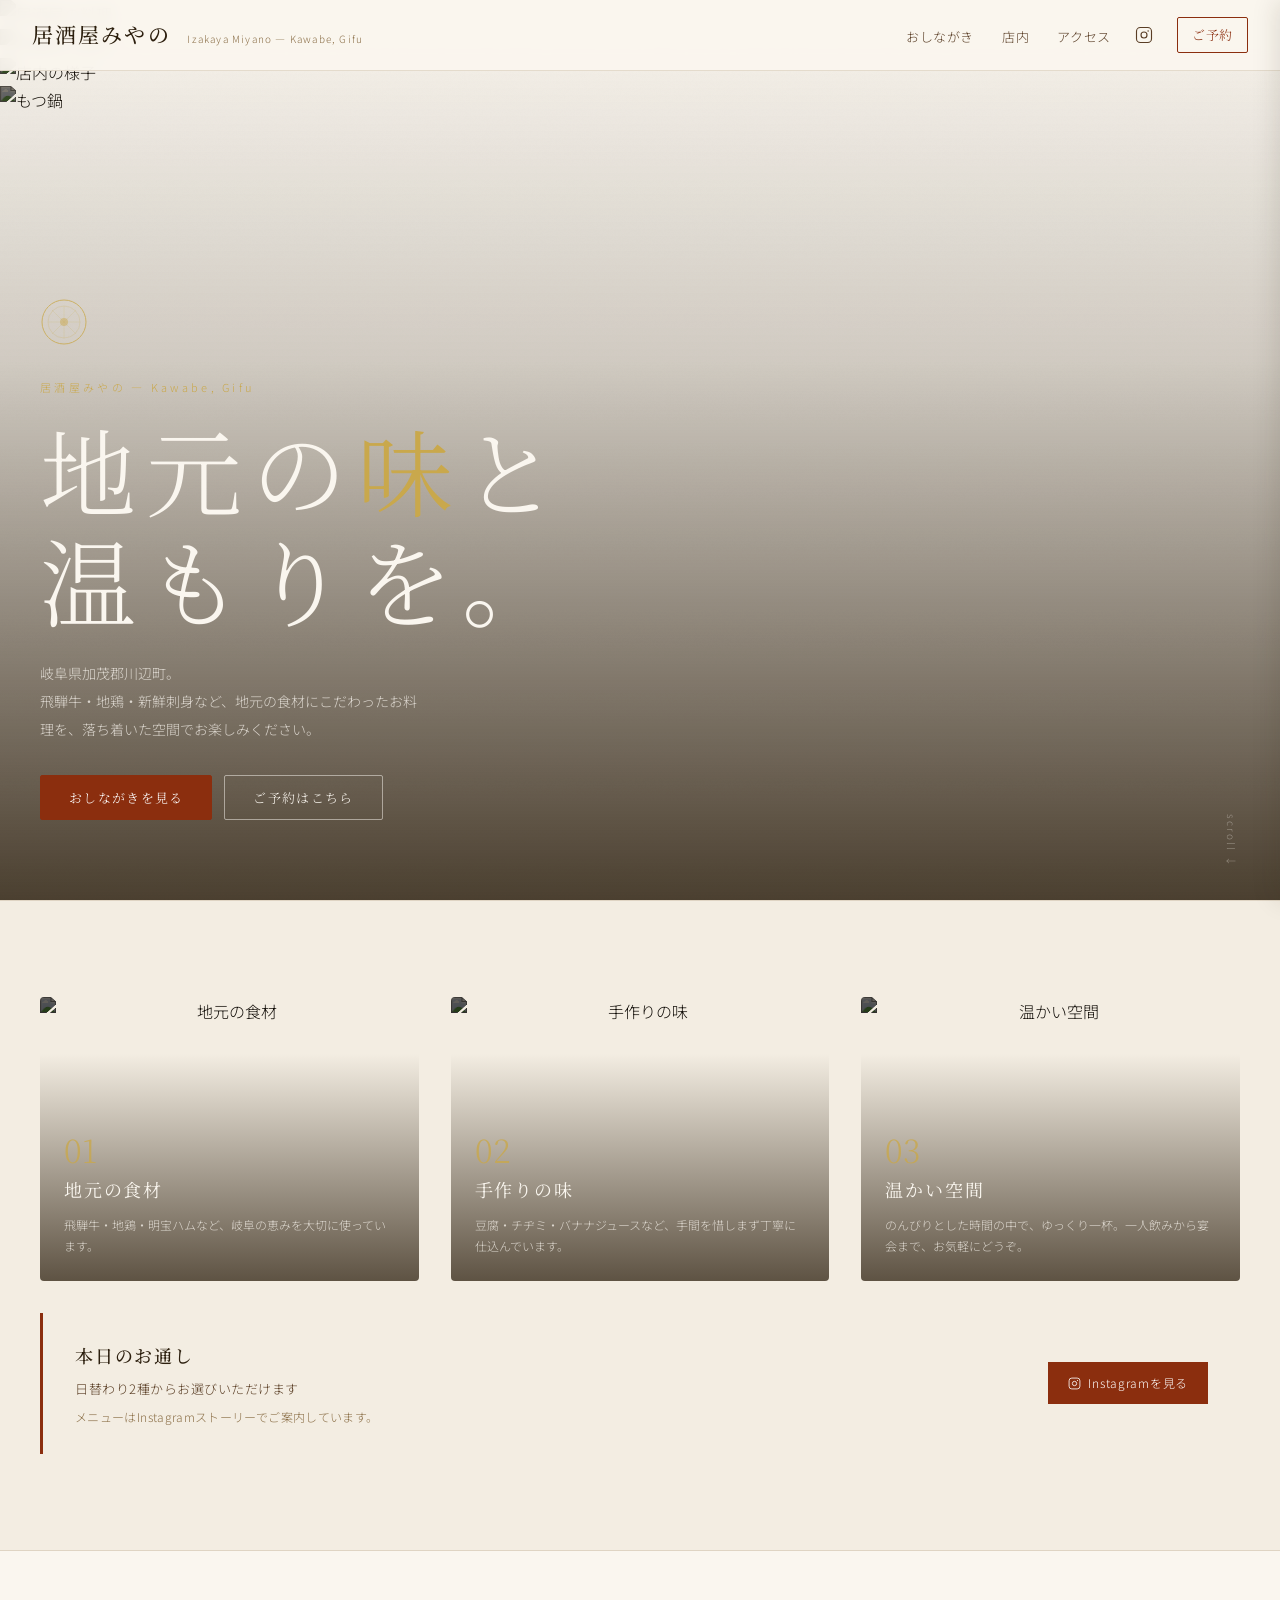
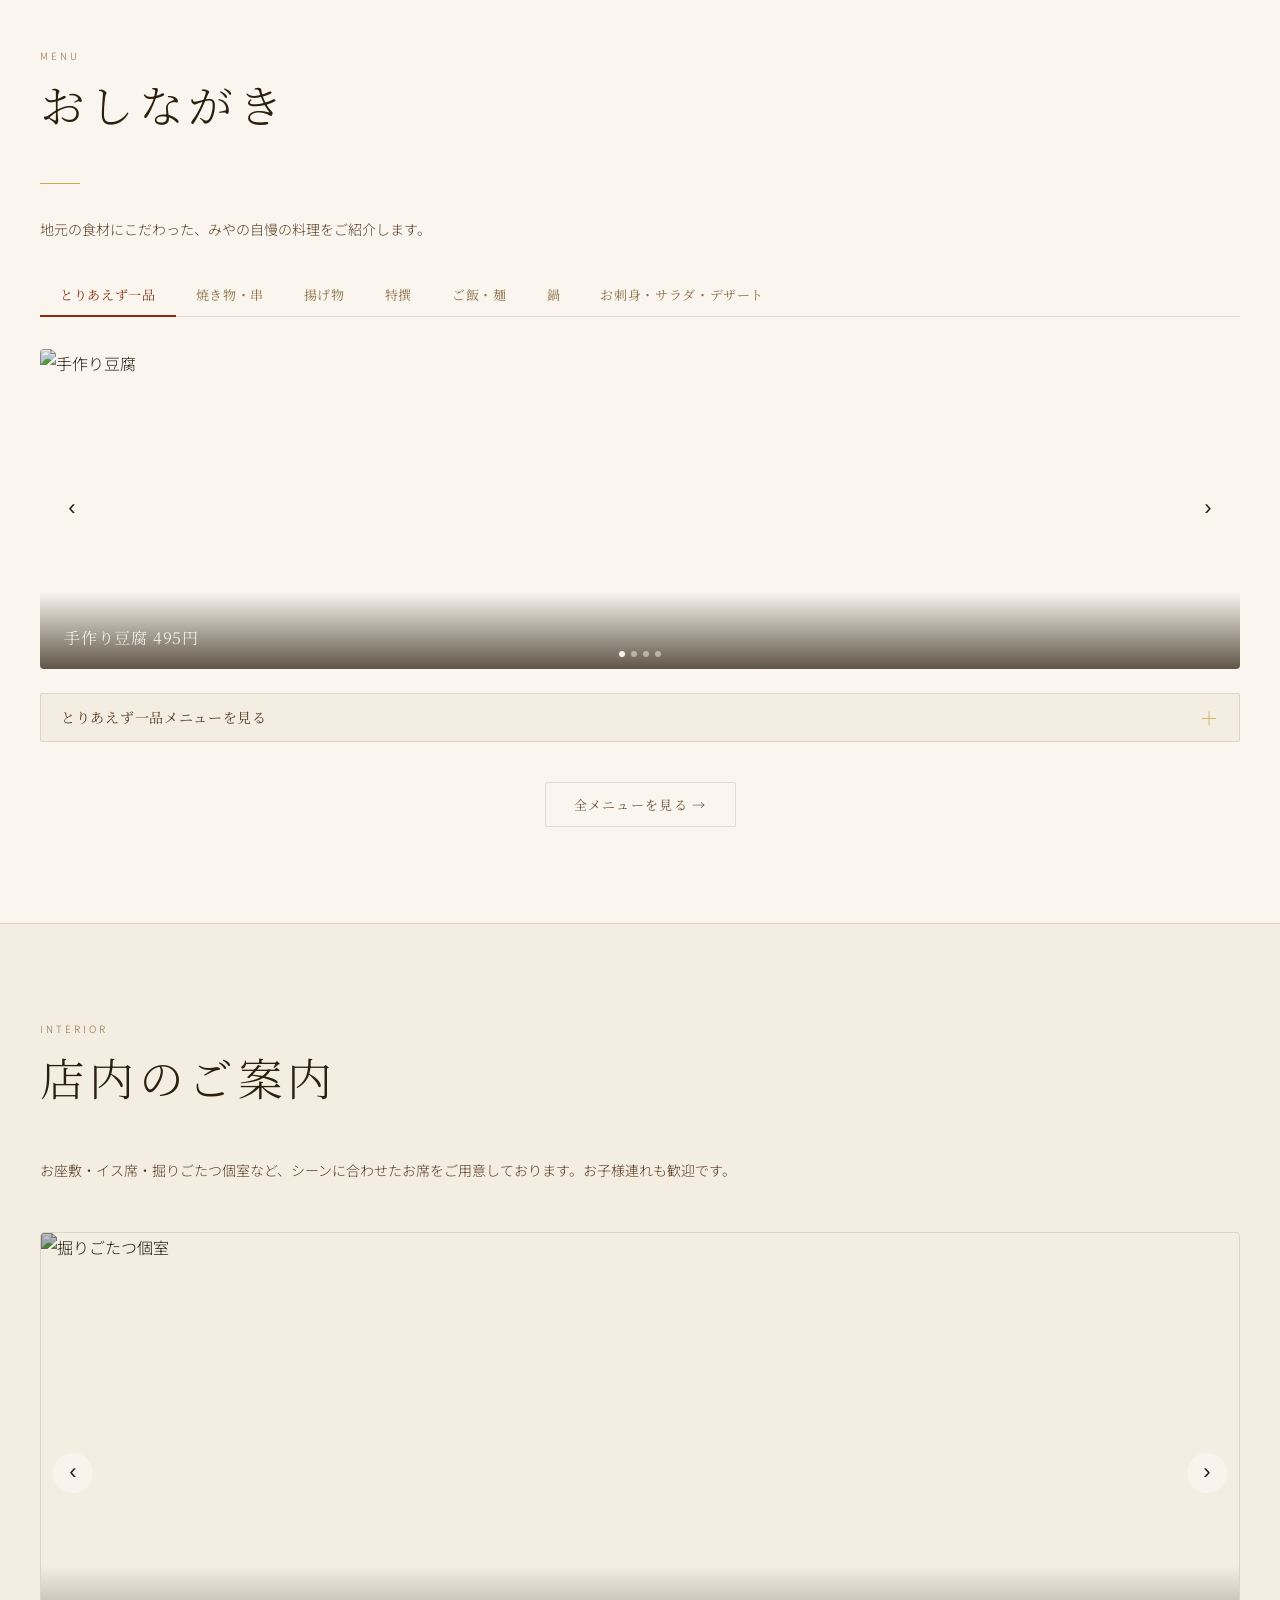
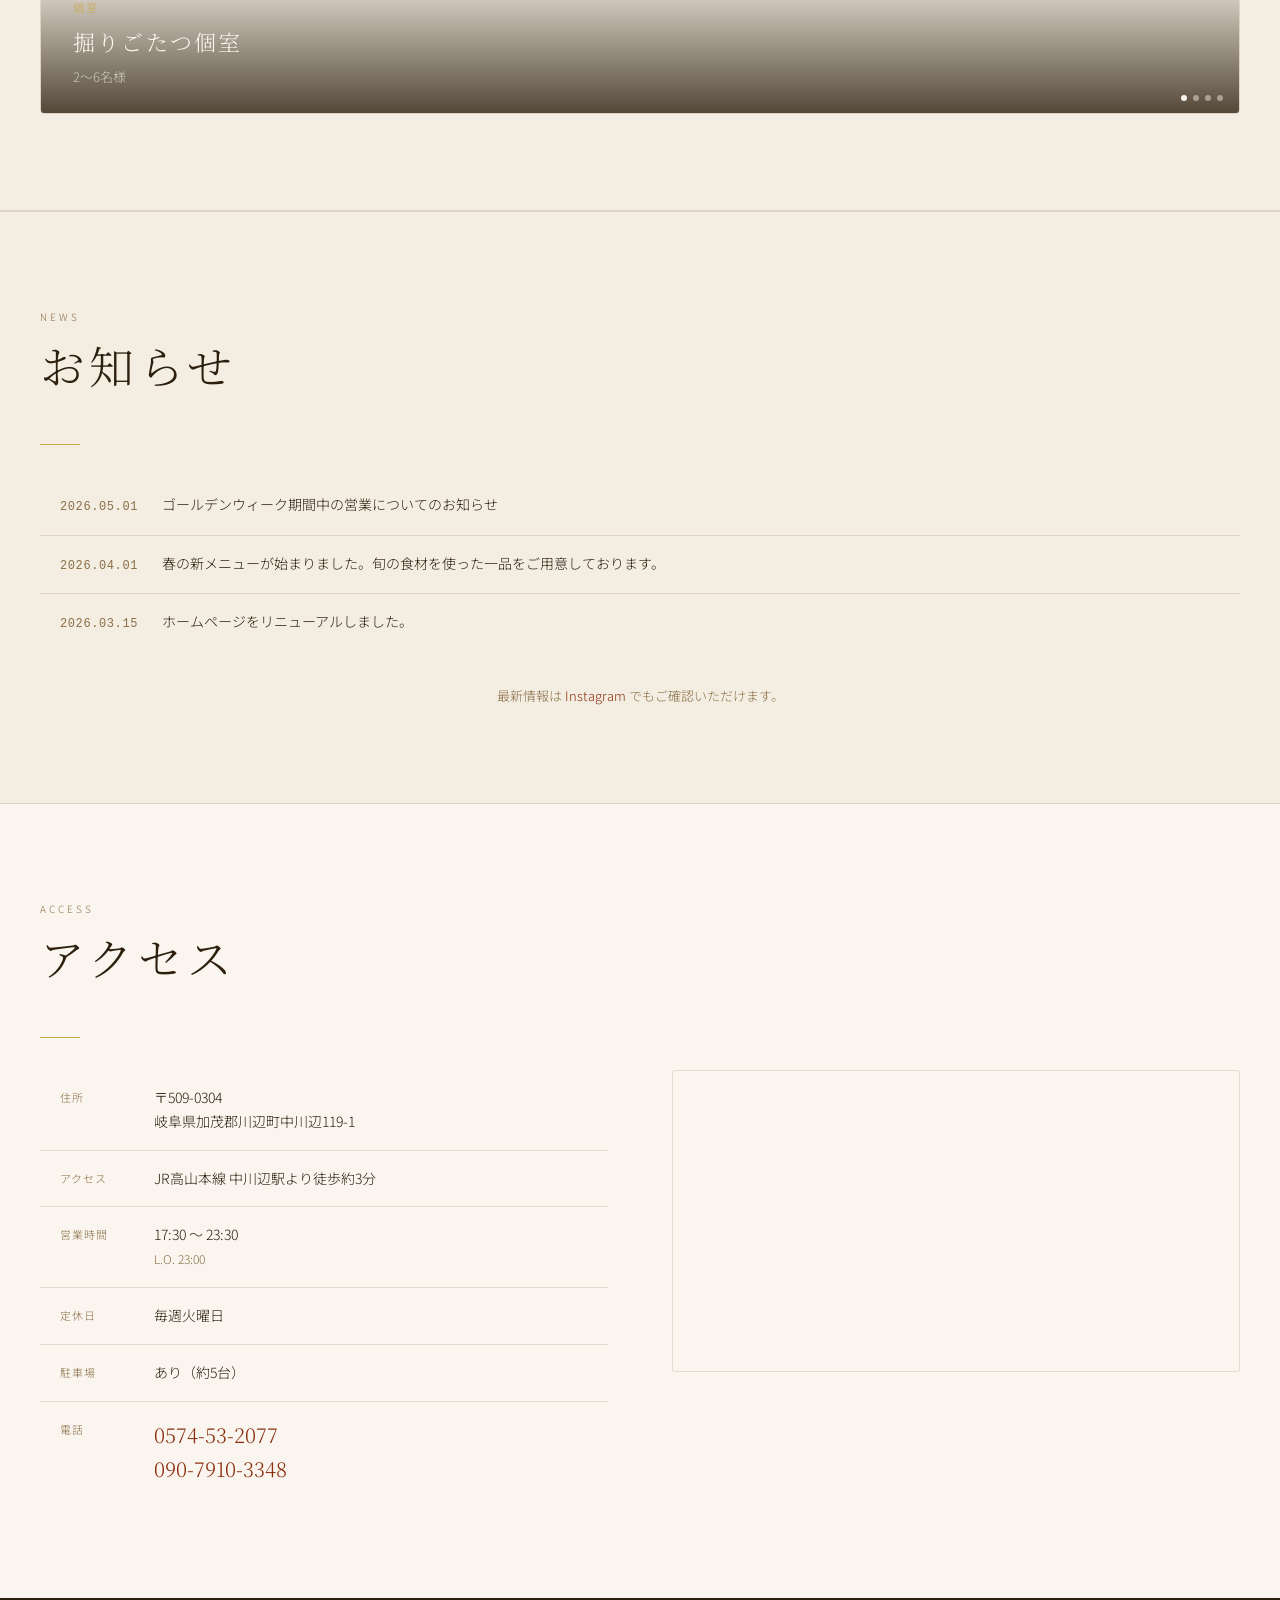
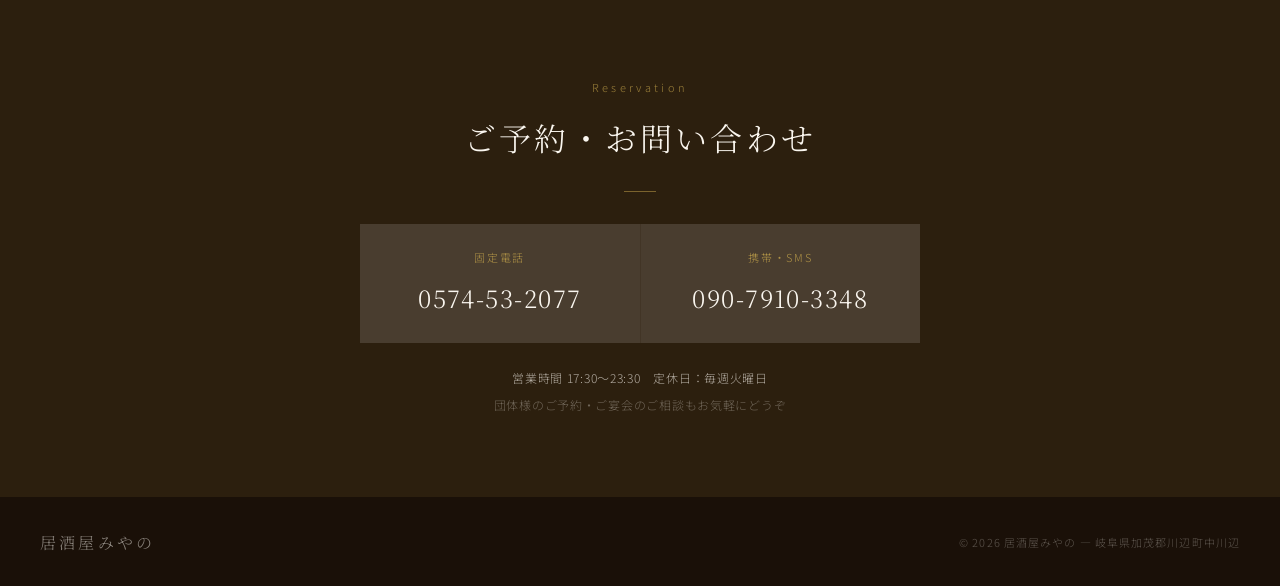
==== commit 8570fa13: "fix files" ====
--- a/index.html
+++ b/index.html
@@ -8,1440 +8,7 @@
   <link rel="preconnect" href="https://fonts.googleapis.com">
   <link rel="preconnect" href="https://fonts.gstatic.com" crossorigin>
   <link href="https://fonts.googleapis.com/css2?family=Noto+Serif+JP:wght@300;400;500;700&family=Noto+Sans+JP:wght@300;400;500&display=swap" rel="stylesheet">
-  <style>
-    *, *::before, *::after { margin: 0; padding: 0; box-sizing: border-box; }
-
-    :root {
-      --bg:       #faf6ef;
-      --bg2:      #f3ede2;
-      --bg3:      #ede4d3;
-      --ink:      #2c1f0e;
-      --ink2:     #5a3e25;
-      --ink3:     #8b6f47;
-      --accent:   #8b2e0e;
-      --gold:     #c9a84c;
-      --border:   rgba(139,111,71,0.2);
-      --serif:    'Noto Serif JP', serif;
-      --sans:     'Noto Sans JP', sans-serif;
-    }
-
-    html { scroll-behavior: smooth; }
-
-    body {
-      background: var(--bg);
-      color: var(--ink);
-      font-family: var(--sans);
-      font-weight: 300;
-      line-height: 1.8;
-      overflow-x: hidden;
-    }
-
-    @keyframes fadeInBlur {
-      0% { opacity: 0; filter: blur(8px); transform: translateY(16px); }
-      100% { opacity: 1; filter: blur(0); transform: translateY(0); }
-    }
-
-    /* 和紙テクスチャ風オーバーレイ */
-    body::before {
-      content: '';
-      position: fixed;
-      inset: 0;
-      background-image:
-        url("data:image/svg+xml,%3Csvg xmlns='http://www.w3.org/2000/svg' width='400' height='400'%3E%3Cfilter id='n'%3E%3CfeTurbulence type='fractalNoise' baseFrequency='0.65' numOctaves='3' stitchTiles='stitch'/%3E%3C/filter%3E%3Crect width='400' height='400' filter='url(%23n)' opacity='0.03'/%3E%3C/svg%3E");
-      pointer-events: none;
-      z-index: 0;
-      opacity: 0.4;
-    }
-
-    /* NAV */
-    nav {
-      position: fixed;
-      top: 0; left: 0; right: 0;
-      z-index: 100;
-      display: flex;
-      justify-content: space-between;
-      align-items: center;
-      padding: 1rem 2rem;
-      background: rgba(250,246,239,0.94);
-      backdrop-filter: blur(8px);
-      border-bottom: 1px solid var(--border);
-    }
-
-    .nav-logo {
-      font-family: var(--serif);
-      font-size: 17px;
-      font-weight: 500;
-      color: var(--ink);
-      text-decoration: none;
-      letter-spacing: 0.1em;
-      white-space: nowrap;
-    }
-
-    .nav-logo span {
-      font-size: 10px;
-      color: var(--ink3);
-      display: block;
-      letter-spacing: 0.12em;
-      font-family: var(--sans);
-      font-weight: 300;
-    }
-
-    .nav-right {
-      display: flex;
-      align-items: center;
-      gap: 1.5rem;
-    }
-
-    .nav-links {
-      display: flex;
-      gap: 1.75rem;
-      list-style: none;
-      align-items: center;
-      margin: 0;
-      padding: 0;
-    }
-
-    .nav-links a {
-      font-size: 13px;
-      color: var(--ink2);
-      text-decoration: none;
-      letter-spacing: 0.05em;
-      transition: color 0.2s;
-    }
-
-    .nav-links a:hover { color: var(--accent); }
-
-    .nav-insta {
-      display: flex;
-      align-items: center;
-      color: var(--ink2);
-      transition: color 0.2s;
-      line-height: 1;
-    }
-
-    .nav-insta:hover { color: var(--accent); }
-
-    .nav-tel {
-      font-family: var(--serif);
-      font-size: 13px;
-      color: var(--accent);
-      text-decoration: none;
-      border: 1px solid var(--accent);
-      padding: 5px 14px;
-      border-radius: 2px;
-      letter-spacing: 0.05em;
-      transition: all 0.2s;
-      white-space: nowrap;
-    }
-
-    .nav-tel:hover {
-      background: var(--accent);
-      color: #fff;
-    }
-
-    /* ハンバーガー */
-    .hamburger {
-      display: none;
-      flex-direction: column;
-      justify-content: center;
-      gap: 5px;
-      width: 32px;
-      height: 32px;
-      cursor: pointer;
-      background: none;
-      border: none;
-      padding: 2px;
-      z-index: 200;
-    }
-
-    .hamburger span {
-      display: block;
-      height: 1.5px;
-      background: var(--ink2);
-      border-radius: 2px;
-      transition: all 0.3s ease;
-      transform-origin: center;
-    }
-
-    .hamburger.open span:nth-child(1) { transform: translateY(6.5px) rotate(45deg); }
-    .hamburger.open span:nth-child(2) { opacity: 0; transform: scaleX(0); }
-    .hamburger.open span:nth-child(3) { transform: translateY(-6.5px) rotate(-45deg); }
-
-    /* モバイルメニュー */
-    .mobile-menu {
-      position: fixed;
-      top: 0; right: 0; bottom: 0;
-      width: 75vw;
-      max-width: 300px;
-      background: var(--bg);
-      z-index: 150;
-      display: flex;
-      flex-direction: column;
-      padding: 5rem 2rem 3rem;
-      box-sizing: border-box;
-      transform: translateX(100%);
-      transition: transform 0.4s ease;
-      box-shadow: -4px 0 24px rgba(44,31,14,0.12);
-      overflow-y: auto;
-    }
-
-    .mobile-menu.open {
-      transform: translateX(0);
-    }
-
-    .mobile-menu-overlay {
-      position: fixed;
-      inset: 0;
-      background: rgba(44,31,14,0.4);
-      z-index: 140;
-      opacity: 0;
-      pointer-events: none;
-      transition: opacity 0.4s ease;
-    }
-
-    .mobile-menu-overlay.open {
-      opacity: 1;
-      pointer-events: all;
-    }
-
-    .mobile-menu-close {
-      position: absolute;
-      top: 1.25rem;
-      right: 1.25rem;
-      background: none;
-      border: none;
-      cursor: pointer;
-      font-size: 22px;
-      color: var(--ink2);
-      line-height: 1;
-      padding: 4px;
-      transition: color 0.2s;
-    }
-
-    .mobile-menu-close:hover { color: var(--accent); }
-
-    .mobile-menu ul {
-      list-style: none;
-      display: flex;
-      flex-direction: column;
-      gap: 0;
-      padding: 0;
-      margin: 0;
-      border-top: 1px solid var(--border);
-    }
-
-    .mobile-menu ul li {
-      border-bottom: 1px solid var(--border);
-    }
-
-    .mobile-menu ul a {
-      display: block;
-      font-family: var(--serif);
-      font-size: 16px;
-      color: var(--ink);
-      text-decoration: none;
-      letter-spacing: 0.08em;
-      padding: 1rem 0.5rem;
-      transition: color 0.2s;
-    }
-
-    .mobile-menu ul a:hover { color: var(--accent); }
-
-    .mobile-menu-contact {
-      margin-top: 2rem;
-      display: flex;
-      flex-direction: column;
-      gap: 1rem;
-    }
-
-    .mobile-menu .mobile-tel {
-      font-family: var(--serif);
-      font-size: 17px;
-      color: var(--accent);
-      text-decoration: none;
-      letter-spacing: 0.06em;
-      display: block;
-    }
-
-    .mobile-menu .mobile-tel-sub {
-      font-size: 11px;
-      color: var(--ink3);
-      display: block;
-      margin-top: 2px;
-      letter-spacing: 0.04em;
-    }
-
-    .mobile-menu .mobile-insta {
-      display: flex;
-      align-items: center;
-      gap: 8px;
-      color: var(--ink2);
-      text-decoration: none;
-      font-size: 13px;
-      letter-spacing: 0.08em;
-      font-family: var(--sans);
-      transition: color 0.2s;
-    }
-
-    .mobile-menu .mobile-insta:hover { color: var(--accent); }
-
-    /* RESPONSIVE */
-    @media (max-width: 768px) {
-      nav { padding: 0.85rem 1.25rem; }
-      .nav-links { display: none !important; }
-      .nav-tel { display: none !important; }
-      .nav-insta { display: none !important; }
-      .nav-logo span { display: none; }
-      .hamburger { display: flex !important; }
-      .hero { padding: 0 1.25rem 4rem; }
-      section { padding: 4rem 1.25rem; }
-      .access-grid { grid-template-columns: 1fr; gap: 2rem; }
-      .interior-grid { grid-template-columns: 1fr; }
-      footer { padding: 1.5rem 1.25rem; flex-direction: column; align-items: flex-start; }
-    }
-
-    @media (max-width: 480px) {
-      .menu-items { grid-template-columns: 1fr; }
-    }
-
-    /* HERO */
-    .hero {
-      min-height: 100vh;
-      position: relative;
-      display: flex;
-      align-items: flex-end;
-      padding: 0 2.5rem 5rem;
-      overflow: hidden;
-    }
-
-    .hero-bg {
-      position: absolute;
-      inset: 0;
-      background: url('https://images.unsplash.com/photo-1514190051997-0f6f39ca5cde?w=1600&q=85') center/cover no-repeat;
-      filter: brightness(0.45) sepia(0.3);
-    }
-
-    .hero-overlay {
-      position: absolute;
-      inset: 0;
-      background: linear-gradient(to top, rgba(44,31,14,0.85) 0%, rgba(44,31,14,0.2) 60%, transparent 100%);
-    }
-
-    .hero-content {
-      position: relative;
-      z-index: 1;
-      max-width: 600px;
-    }
-
-    .hero-kamon {
-      width: 48px;
-      height: 48px;
-      margin-bottom: 1.5rem;
-      opacity: 0.8;
-    }
-
-    .hero-label {
-      font-size: 11px;
-      color: var(--gold);
-      letter-spacing: 0.3em;
-      margin-bottom: 1rem;
-      font-family: var(--sans);
-    }
-
-    .hero-title {
-      font-family: var(--serif);
-      font-size: clamp(3rem, 8vw, 6rem);
-      font-weight: 300;
-      color: #faf6ef;
-      line-height: 1.15;
-      letter-spacing: 0.1em;
-      margin-bottom: 1.5rem;
-    }
-
-    .hero-title em {
-      font-style: normal;
-      color: var(--gold);
-    }
-
-    .hero-desc {
-      font-size: 14px;
-      color: rgba(250,246,239,0.75);
-      line-height: 2;
-      margin-bottom: 2rem;
-      max-width: 380px;
-    }
-
-    .hero-btns {
-      display: flex;
-      gap: 12px;
-      flex-wrap: wrap;
-    }
-
-    .btn {
-      font-family: var(--serif);
-      font-size: 13px;
-      letter-spacing: 0.1em;
-      padding: 10px 28px;
-      border-radius: 2px;
-      text-decoration: none;
-      transition: all 0.25s;
-      display: inline-block;
-    }
-
-    .btn-primary {
-      background: var(--accent);
-      color: #fff;
-      border: 1px solid var(--accent);
-    }
-
-    .btn-primary:hover {
-      background: #6e2208;
-      border-color: #6e2208;
-    }
-
-    .btn-outline {
-      background: transparent;
-      color: #faf6ef;
-      border: 1px solid rgba(250,246,239,0.5);
-    }
-
-    .btn-outline:hover {
-      background: rgba(250,246,239,0.1);
-      border-color: #faf6ef;
-    }
-
-    .hero-scroll {
-      position: absolute;
-      bottom: 2rem;
-      right: 2.5rem;
-      writing-mode: vertical-rl;
-      font-size: 10px;
-      color: rgba(250,246,239,0.4);
-      letter-spacing: 0.2em;
-      z-index: 1;
-    }
-
-    /* SECTION共通 */
-    section {
-      padding: 6rem 2.5rem;
-      position: relative;
-    }
-
-    .section-label {
-      font-size: 10px;
-      letter-spacing: 0.3em;
-      color: var(--ink3);
-      text-transform: uppercase;
-      margin-bottom: 0.5rem;
-      font-family: var(--sans);
-    }
-
-    .section-title {
-      font-family: var(--serif);
-      font-size: clamp(1.8rem, 4vw, 2.8rem);
-      font-weight: 300;
-      color: var(--ink);
-      letter-spacing: 0.1em;
-      line-height: 1.4;
-      margin-bottom: 3rem;
-    }
-
-
-    .section-title em {
-      font-style: normal;
-      color: var(--accent);
-    }
-
-    .otoshi-note {
-      margin-top: 2rem;
-      padding: 1.25rem 1.75rem;
-      border: 1px solid var(--border);
-      border-radius: 2px;
-      display: flex;
-      align-items: center;
-      justify-content: space-between;
-      gap: 1.5rem;
-      background: var(--bg);
-    }
-
-    .otoshi-left {
-      display: flex;
-      flex-direction: column;
-      gap: 3px;
-    }
-
-    .otoshi-title {
-      font-family: var(--serif);
-      font-size: 16px;
-      font-weight: 500;
-      color: var(--ink);
-      letter-spacing: 0.06em;
-    }
-
-    .otoshi-sub {
-      font-size: 13px;
-      color: var(--ink2);
-    }
-
-    .otoshi-story {
-      font-size: 12px;
-      color: var(--ink3);
-      margin-top: 2px;
-    }
-
-    .otoshi-link {
-      display: flex;
-      align-items: center;
-      gap: 6px;
-      font-size: 12px;
-      color: var(--accent);
-      text-decoration: none;
-      white-space: nowrap;
-      letter-spacing: 0.05em;
-      border: 1px solid var(--accent);
-      padding: 8px 16px;
-      border-radius: 2px;
-      flex-shrink: 0;
-      transition: all 0.2s;
-    }
-
-    .otoshi-link:hover {
-      background: var(--accent);
-      color: #fff;
-    }
-
-    @media (max-width: 600px) {
-      .otoshi-note {
-        flex-direction: column;
-        align-items: flex-start;
-      }
-      .otoshi-link { width: 100%; justify-content: center; }
-    }
-
-    /* 仕切り線 */
-    .divider {
-      width: 40px;
-      height: 1px;
-      background: var(--gold);
-      margin: 1rem 0 2rem;
-    }
-
-    /* こだわり */
-    .features {
-      background: var(--bg2);
-      border-top: 1px solid var(--border);
-      border-bottom: 1px solid var(--border);
-    }
-
-    .feature-item {
-      position: relative;
-      overflow: hidden;
-      border-radius: 4px;
-      aspect-ratio: 4/3;
-    }
-
-    .feature-img {
-      width: 100%;
-      height: 100%;
-      object-fit: cover;
-      display: block;
-      filter: brightness(0.35) sepia(0.2);
-      transition: transform 0.5s ease, filter 0.5s ease;
-      position: absolute;
-      inset: 0;
-    }
-
-    .feature-item:hover .feature-img {
-      transform: scale(1.04);
-      filter: brightness(0.28) sepia(0.2);
-    }
-
-    .feature-body {
-      position: absolute;
-      inset: 0;
-      display: flex;
-      flex-direction: column;
-      justify-content: flex-end;
-      padding: 1.5rem;
-      background: linear-gradient(transparent 20%, rgba(44,31,14,0.75) 100%);
-      text-align: left;
-    }
-
-    .features-grid {
-      display: grid;
-      grid-template-columns: repeat(auto-fit, minmax(220px, 1fr));
-      gap: 2rem;
-    }
-
-    .feature-item {
-      text-align: center;
-    }
-
-    .feature-num {
-      font-family: var(--serif);
-      font-size: 32px;
-      font-weight: 300;
-      color: var(--gold);
-      opacity: 0.8;
-      line-height: 1;
-      margin-bottom: 0.5rem;
-    }
-
-    .feature-title {
-      font-family: var(--serif);
-      font-size: 18px;
-      font-weight: 400;
-      color: #faf6ef;
-      margin-bottom: 0.5rem;
-      letter-spacing: 0.1em;
-    }
-
-    .feature-desc {
-      font-size: 12px;
-      color: rgba(250,246,239,0.75);
-      line-height: 1.8;
-    }
-
-    /* おしながき */
-    .menu-section { background: var(--bg); }
-
-    .menu-tabs {
-      display: flex;
-      gap: 0;
-      margin-bottom: 2.5rem;
-      border-bottom: 1px solid var(--border);
-      flex-wrap: wrap;
-    }
-
-    .menu-tab {
-      font-family: var(--serif);
-      font-size: 14px;
-      padding: 0.75rem 1.5rem;
-      color: var(--ink3);
-      cursor: pointer;
-      border-bottom: 2px solid transparent;
-      margin-bottom: -1px;
-      transition: all 0.2s;
-      letter-spacing: 0.05em;
-      background: none;
-      border-top: none;
-      border-left: none;
-      border-right: none;
-    }
-
-    .menu-tab.active {
-      color: var(--accent);
-      border-bottom-color: var(--accent);
-    }
-
-    .menu-tab:hover { color: var(--ink); }
-
-    .menu-panel { display: none; }
-    .menu-panel.active { display: block; }
-
-    .menu-category {
-      margin-bottom: 2.5rem;
-    }
-
-    .menu-category-title {
-      font-family: var(--serif);
-      font-size: 15px;
-      font-weight: 500;
-      color: var(--ink2);
-      border-left: 3px solid var(--gold);
-      padding-left: 0.75rem;
-      margin-bottom: 1rem;
-      letter-spacing: 0.05em;
-    }
-
-    .menu-items {
-      display: grid;
-      grid-template-columns: repeat(auto-fill, minmax(240px, 1fr));
-      gap: 0;
-    }
-
-    .menu-item {
-      display: flex;
-      justify-content: space-between;
-      align-items: baseline;
-      padding: 0.5rem 0;
-      border-bottom: 1px dashed var(--border);
-      font-size: 13px;
-    }
-
-    .menu-item-name { color: var(--ink); }
-
-    .menu-item-price {
-      font-family: var(--serif);
-      color: var(--ink3);
-      white-space: nowrap;
-      margin-left: 1rem;
-      font-size: 12px;
-    }
-
-    /* 店内 */
-    .interior {
-      background: var(--bg2);
-      border-top: 1px solid var(--border);
-      border-bottom: 1px solid var(--border);
-    }
-
-    /* 店内スライダー */
-    .interior-slider-wrap {
-      position: relative;
-      overflow: hidden;
-      border-radius: 4px;
-      border: 1px solid var(--border);
-    }
-
-    .interior-slider {
-      display: flex;
-      transition: transform 0.45s ease;
-    }
-
-    .interior-slide {
-      min-width: 100%;
-      position: relative;
-    }
-
-    .interior-slide img {
-      width: 100%;
-      height: 480px;
-      object-fit: cover;
-      display: block;
-      filter: brightness(0.75) sepia(0.1);
-      cursor: zoom-in;
-    }
-
-    .interior-slide-info {
-      position: absolute;
-      bottom: 0;
-      left: 0;
-      right: 0;
-      padding: 2rem 2rem 1.5rem;
-      background: linear-gradient(transparent, rgba(44,31,14,0.8));
-      display: flex;
-      flex-direction: column;
-      gap: 4px;
-    }
-
-    .interior-slide-tag {
-      font-size: 11px;
-      letter-spacing: 0.2em;
-      color: var(--gold);
-      font-family: var(--sans);
-    }
-
-    .interior-slide-name {
-      font-family: var(--serif);
-      font-size: 22px;
-      font-weight: 300;
-      color: #faf6ef;
-      letter-spacing: 0.1em;
-    }
-
-    .interior-slide-cap {
-      font-size: 13px;
-      color: rgba(250,246,239,0.65);
-    }
-
-    .interior-btn {
-      position: absolute;
-      top: 50%;
-      transform: translateY(-50%);
-      background: rgba(250,246,239,0.85);
-      border: none;
-      width: 40px;
-      height: 40px;
-      border-radius: 50%;
-      font-size: 22px;
-      color: var(--ink);
-      cursor: pointer;
-      display: flex;
-      align-items: center;
-      justify-content: center;
-      transition: background 0.2s;
-      z-index: 2;
-      line-height: 1;
-      padding-bottom: 2px;
-    }
-
-    .interior-btn:hover { background: #faf6ef; }
-    .interior-prev { left: 12px; }
-    .interior-next { right: 12px; }
-
-    .interior-dots {
-      position: absolute;
-      bottom: 12px;
-      right: 16px;
-      display: flex;
-      gap: 6px;
-      z-index: 2;
-    }
-
-    .interior-dot {
-      width: 6px;
-      height: 6px;
-      border-radius: 50%;
-      background: rgba(250,246,239,0.45);
-      cursor: pointer;
-      transition: background 0.2s;
-    }
-
-    .interior-dot.active { background: #faf6ef; }
-
-    @media (max-width: 768px) {
-      .interior-slide img { height: 280px; }
-      .interior-slide-name { font-size: 18px; }
-    }
-
-    /* お知らせ */
-    .news-list {
-      display: flex;
-      flex-direction: column;
-      gap: 1px;
-      background: var(--border);
-    }
-
-    .news-item {
-      background: var(--bg2);
-      padding: 1rem 1.25rem;
-      display: flex;
-      gap: 1.5rem;
-      align-items: baseline;
-    }
-
-    .news-date {
-      font-family: var(--mono, monospace);
-      font-size: 12px;
-      color: var(--ink3);
-      white-space: nowrap;
-      letter-spacing: 0.05em;
-    }
-
-    .news-text {
-      font-size: 14px;
-      color: var(--ink);
-      line-height: 1.7;
-    }
-
-    @media (max-width: 768px) {
-      .news-item {
-        flex-direction: column;
-        gap: 4px;
-      }
-    }
-
-    /* アクセス */
-    .access-grid {
-      display: grid;
-      grid-template-columns: 1fr 1fr;
-      gap: 4rem;
-      align-items: start;
-    }
-
-    @media (max-width: 768px) {
-      .access-grid {
-        grid-template-columns: 1fr;
-        gap: 2rem;
-      }
-      .access-grid .map-wrap {
-        order: -1;
-      }
-    }
-
-    .access-info {
-      display: flex;
-      flex-direction: column;
-      gap: 1px;
-      background: var(--border);
-    }
-
-    .access-row {
-      background: var(--bg);
-      padding: 1rem 1.25rem;
-      display: flex;
-      gap: 1.5rem;
-    }
-
-    .access-label {
-      font-size: 11px;
-      letter-spacing: 0.1em;
-      color: var(--ink3);
-      min-width: 70px;
-      font-family: var(--sans);
-      padding-top: 2px;
-    }
-
-    .access-value {
-      font-size: 14px;
-      color: var(--ink);
-      line-height: 1.7;
-    }
-
-    .access-value a {
-      color: var(--accent);
-      text-decoration: none;
-      font-family: var(--serif);
-      font-size: 20px;
-    }
-
-    .map-wrap {
-      border-radius: 2px;
-      overflow: hidden;
-      border: 1px solid var(--border);
-    }
-
-    .map-wrap iframe {
-      width: 100%;
-      height: 300px;
-      display: block;
-      border: none;
-    }
-
-    /* 予約 */
-    .reservation {
-      background: var(--ink);
-      padding: 5rem 2rem;
-    }
-
-    .reservation-inner {
-      max-width: 560px;
-      margin: 0 auto;
-      text-align: center;
-    }
-
-    .reservation-label {
-      font-size: 11px;
-      letter-spacing: 0.3em;
-      color: var(--gold);
-      opacity: 0.7;
-      margin-bottom: 0.75rem;
-      font-family: var(--sans);
-    }
-
-    .reservation-title {
-      font-family: var(--serif);
-      font-size: clamp(1.4rem, 5vw, 2rem);
-      font-weight: 300;
-      color: var(--bg);
-      letter-spacing: 0.1em;
-      margin-bottom: 1.5rem;
-    }
-
-    .reservation-divider {
-      width: 32px;
-      height: 1px;
-      background: var(--gold);
-      margin: 0 auto 2rem;
-      opacity: 0.5;
-    }
-
-    .reservation-cards {
-      display: grid;
-      grid-template-columns: 1fr 1fr;
-      gap: 1px;
-      background: rgba(250,246,239,0.1);
-      margin-bottom: 1.5rem;
-    }
-
-    @media (max-width: 768px) {
-      .reservation-cards {
-        grid-template-columns: 1fr;
-      }
-    }
-
-    .reservation-card {
-      background: rgba(250,246,239,0.04);
-      padding: 1.5rem 1rem;
-      text-decoration: none;
-      transition: background 0.2s;
-      display: block;
-    }
-
-    .reservation-card:hover {
-      background: rgba(250,246,239,0.08);
-    }
-
-    .reservation-card-label {
-      font-size: 11px;
-      color: var(--gold);
-      letter-spacing: 0.15em;
-      margin-bottom: 0.5rem;
-      font-family: var(--sans);
-      opacity: 0.8;
-    }
-
-    .reservation-card-num {
-      font-family: var(--serif);
-      font-size: clamp(18px, 4vw, 24px);
-      color: #faf6ef;
-      letter-spacing: 0.06em;
-      white-space: nowrap;
-    }
-
-    .reservation-note {
-      font-size: 12px;
-      color: rgba(250,246,239,0.65);
-      letter-spacing: 0.06em;
-      line-height: 1.9;
-    }
-
-    /* FOOTER */
-    footer {
-      background: #1a1008;
-      padding: 2rem 2.5rem;
-      display: flex;
-      justify-content: space-between;
-      align-items: center;
-      flex-wrap: wrap;
-      gap: 1rem;
-    }
-
-    footer p {
-      font-size: 11px;
-      color: rgba(250,246,239,0.3);
-      letter-spacing: 0.1em;
-    }
-
-    .footer-logo {
-      font-family: var(--serif);
-      font-size: 16px;
-      color: rgba(250,246,239,0.5);
-      letter-spacing: 0.2em;
-    }
-
-    /* カテゴリータブ */
-    .menu-cat-tabs {
-      display: flex;
-      gap: 0;
-      flex-wrap: wrap;
-      border-bottom: 1px solid var(--border);
-      margin-bottom: 2rem;
-    }
-
-    .menu-cat-tab {
-      font-family: var(--serif);
-      font-size: 13px;
-      padding: 0.65rem 1.25rem;
-      color: var(--ink3);
-      cursor: pointer;
-      border: none;
-      border-bottom: 2px solid transparent;
-      margin-bottom: -1px;
-      background: none;
-      transition: all 0.2s;
-      letter-spacing: 0.05em;
-      white-space: nowrap;
-    }
-
-    .menu-cat-tab.active {
-      color: var(--accent);
-      border-bottom-color: var(--accent);
-    }
-
-    .menu-cat-tab:hover { color: var(--ink); }
-
-    .menu-cat-panels { position: relative; }
-    .menu-cat-panel { display: none; }
-    .menu-cat-panel.active { display: block; }
-
-    /* スライダー */
-    .menu-slider-wrap {
-      position: relative;
-      overflow: hidden;
-      border-radius: 4px;
-      margin-bottom: 1.5rem;
-    }
-
-    .menu-slider {
-      display: flex;
-      transition: transform 0.4s ease;
-    }
-
-    .menu-slide {
-      min-width: 100%;
-      position: relative;
-    }
-
-    .menu-slide img {
-      width: 100%;
-      height: 320px;
-      object-fit: cover;
-      display: block;
-      filter: brightness(0.9) sepia(0.1);
-    }
-
-    .menu-slide-label {
-      position: absolute;
-      bottom: 0;
-      left: 0;
-      right: 0;
-      background: linear-gradient(transparent, rgba(44,31,14,0.75));
-      color: #faf6ef;
-      font-family: var(--serif);
-      font-size: 16px;
-      padding: 2rem 1.5rem 1rem;
-      letter-spacing: 0.05em;
-    }
-
-    .slider-btn {
-      position: absolute;
-      top: 50%;
-      transform: translateY(-50%);
-      background: rgba(250,246,239,0.85);
-      border: none;
-      width: 40px;
-      height: 40px;
-      border-radius: 50%;
-      font-size: 22px;
-      color: var(--ink);
-      cursor: pointer;
-      display: flex;
-      align-items: center;
-      justify-content: center;
-      transition: background 0.2s;
-      z-index: 2;
-      line-height: 1;
-      padding-bottom: 2px;
-    }
-
-    .slider-btn:hover { background: #faf6ef; }
-    .slider-prev { left: 12px; }
-    .slider-next { right: 12px; }
-
-    .slider-dots {
-      position: absolute;
-      bottom: 12px;
-      left: 50%;
-      transform: translateX(-50%);
-      display: flex;
-      gap: 6px;
-      z-index: 2;
-    }
-
-    .dot {
-      width: 6px;
-      height: 6px;
-      border-radius: 50%;
-      background: rgba(250,246,239,0.5);
-      cursor: pointer;
-      transition: background 0.2s;
-    }
-
-    .dot.active { background: #faf6ef; }
-
-    /* アコーディオン */
-    .menu-accordion { margin-top: 0.5rem; }
-
-    .accordion-btn {
-      width: 100%;
-      display: flex;
-      justify-content: space-between;
-      align-items: center;
-      padding: 0.85rem 1.25rem;
-      background: var(--bg2);
-      border: 1px solid var(--border);
-      border-radius: 2px;
-      font-family: var(--serif);
-      font-size: 14px;
-      color: var(--ink2);
-      cursor: pointer;
-      letter-spacing: 0.05em;
-      transition: background 0.2s;
-    }
-
-    .accordion-btn:hover { background: var(--bg3); }
-
-    .accordion-icon {
-      font-size: 18px;
-      color: var(--gold);
-      transition: transform 0.3s;
-      line-height: 1;
-    }
-
-    .accordion-btn.open .accordion-icon {
-      transform: rotate(45deg);
-    }
-
-    .accordion-body {
-      max-height: 0;
-      overflow: hidden;
-      transition: max-height 0.4s ease;
-    }
-
-    .accordion-body.open {
-      max-height: 2000px;
-    }
-
-    .menu-list-grid {
-      display: grid;
-      grid-template-columns: repeat(auto-fill, minmax(240px, 1fr));
-      gap: 1px;
-      background: var(--border);
-      border: 1px solid var(--border);
-      border-top: none;
-    }
-
-    .menu-list-item {
-      display: flex;
-      justify-content: space-between;
-      align-items: center;
-      padding: 0.65rem 1rem;
-      background: var(--bg);
-      font-size: 13px;
-      gap: 1rem;
-      transition: background 0.15s;
-    }
-
-    .menu-list-item:hover { background: var(--bg2); }
-
-    .menu-list-parent { align-items: flex-start; }
-
-    .menu-list-children {
-      display: flex;
-      flex-direction: column;
-      gap: 2px;
-      margin-top: 6px;
-    }
-
-    .menu-list-child {
-      display: flex;
-      justify-content: space-between;
-      font-size: 12px;
-      color: var(--ink3);
-      padding-left: 0.75rem;
-      border-left: 2px solid var(--border);
-    }
-
-    .menu-list-child span:last-child {
-      color: var(--ink3) !important;
-      font-size: 12px !important;
-    }
-
-    .menu-list-item span:first-child {
-      color: var(--ink);
-      line-height: 1.5;
-    }
-
-    .menu-list-item span:last-child {
-      color: var(--accent);
-      white-space: nowrap;
-      font-family: var(--serif);
-      font-size: 14px;
-      font-weight: 400;
-      flex-shrink: 0;
-    }
-
-    /* メニューカード（旧スタイル、念のため残す） */
-    
-    .menu-cards-grid {
-      display: grid;
-      grid-template-columns: repeat(auto-fill, minmax(280px, 1fr));
-      gap: 1.5rem;
-    }
-
-    .menu-card {
-      background: var(--bg);
-      border: 1px solid var(--border);
-      border-radius: 4px;
-      overflow: hidden;
-      transition: transform 0.3s ease, box-shadow 0.3s ease;
-    }
-
-    .menu-card:hover {
-      transform: translateY(-4px);
-      box-shadow: 0 12px 32px rgba(44,31,14,0.1);
-    }
-
-    .menu-card-img {
-      position: relative;
-      aspect-ratio: 4/3;
-      overflow: hidden;
-    }
-
-    .menu-card-img img {
-      width: 100%;
-      height: 100%;
-      object-fit: cover;
-      filter: brightness(0.92) sepia(0.1);
-      transition: transform 0.5s ease;
-    }
-
-    .menu-card:hover .menu-card-img img {
-      transform: scale(1.05);
-    }
-
-    .menu-card-cat {
-      position: absolute;
-      top: 12px;
-      left: 12px;
-      font-size: 11px;
-      letter-spacing: 0.1em;
-      color: #faf6ef;
-      background: rgba(44,31,14,0.65);
-      padding: 3px 10px;
-      border-radius: 2px;
-      backdrop-filter: blur(4px);
-    }
-
-    .menu-card-body {
-      padding: 1.25rem;
-    }
-
-    .menu-card-name {
-      font-family: var(--serif);
-      font-size: 17px;
-      font-weight: 500;
-      color: var(--ink);
-      margin-bottom: 0.5rem;
-      letter-spacing: 0.05em;
-    }
-
-    .menu-card-desc {
-      font-size: 12px;
-      color: var(--ink2);
-      line-height: 1.8;
-      margin-bottom: 0.75rem;
-    }
-
-    .menu-card-price {
-      font-family: var(--serif);
-      font-size: 22px;
-      font-weight: 400;
-      color: var(--accent);
-    }
-
-    .menu-card-price span {
-      font-size: 13px;
-      color: var(--ink3);
-      margin-left: 2px;
-    }
-
-    /* フェードイン */
-    .fade {
-      opacity: 0;
-      transform: translateY(24px);
-      transition: opacity 0.8s ease, transform 0.8s ease;
-    }
-
-    .fade.in { opacity: 1; transform: translateY(0); }
-
-
-
-    @media (max-width: 480px) {
-      .menu-items { grid-template-columns: 1fr; }
-    }
-
-    /* ライトボックス */
-    .lightbox {
-      position: fixed;
-      inset: 0;
-      background: rgba(0,0,0,0.93);
-      z-index: 500;
-      display: flex;
-      align-items: center;
-      justify-content: center;
-      gap: 1rem;
-      opacity: 0;
-      pointer-events: none;
-      transition: opacity 0.3s ease;
-      padding: 3rem 1rem 4rem;
-      box-sizing: border-box;
-    }
-
-    .lightbox.open {
-      opacity: 1;
-      pointer-events: all;
-    }
-
-    .lightbox-content {
-      display: flex;
-      flex-direction: column;
-      align-items: center;
-      gap: 1rem;
-      max-width: 80vw;
-    }
-
-    .lightbox-content img {
-      max-width: 80vw;
-      max-height: 75vh;
-      object-fit: contain;
-      border-radius: 2px;
-      transition: opacity 0.3s ease;
-    }
-
-    .lightbox-caption {
-      font-family: var(--serif);
-      font-size: 14px;
-      color: rgba(255,255,255,0.75);
-      letter-spacing: 0.08em;
-      text-align: center;
-      min-height: 1.5em;
-    }
-
-    .lightbox-close {
-      position: absolute;
-      top: 1.25rem;
-      right: 1.5rem;
-      background: none;
-      border: none;
-      color: #fff;
-      font-size: 26px;
-      cursor: pointer;
-      line-height: 1;
-      opacity: 0.6;
-      transition: opacity 0.2s;
-    }
-
-    .lightbox-close:hover { opacity: 1; }
-
-    .lightbox-nav {
-      background: rgba(255,255,255,0.12);
-      border: none;
-      color: #fff;
-      font-size: 32px;
-      width: 48px;
-      height: 48px;
-      border-radius: 50%;
-      cursor: pointer;
-      display: flex;
-      align-items: center;
-      justify-content: center;
-      transition: background 0.2s;
-      flex-shrink: 0;
-      padding-bottom: 2px;
-    }
-
-    .lightbox-nav:hover { background: rgba(255,255,255,0.22); }
-
-    .lightbox-dots {
-      position: absolute;
-      bottom: 1.25rem;
-      left: 50%;
-      transform: translateX(-50%);
-      display: flex;
-      gap: 6px;
-    }
-
-    .lightbox-dot {
-      width: 6px;
-      height: 6px;
-      border-radius: 50%;
-      background: rgba(255,255,255,0.35);
-      cursor: pointer;
-      transition: background 0.2s;
-    }
-
-    .lightbox-dot.active { background: #fff; }
-
-    @media (max-width: 768px) {
-      .lightbox { padding: 3rem 0.5rem 4rem; gap: 0.5rem; }
-      .lightbox-content { max-width: 92vw; }
-      .lightbox-content img { max-width: 92vw; }
-      .lightbox-nav { width: 36px; height: 36px; font-size: 24px; }
-    }
-  </style>
+  <link rel="stylesheet" href="assets/css/style.css">
 </head>
 <body>
 
@@ -1883,7 +450,7 @@
     </div>
 
     <div style="text-align:center;margin-top:2.5rem;">
-      <a href="https://izakaya-miyata.com/menu.html" target="_blank" rel="noopener" class="btn btn-outline" style="color:var(--ink2);border-color:var(--border);">全メニューを見る →</a>
+      <a href="menu.html" class="btn btn-outline" style="color:var(--ink2);border-color:var(--border);">全メニューを見る →</a>
     </div>
   </section>
 
@@ -2029,187 +596,7 @@
     <div class="footer-logo">居酒屋みやの</div>
     <p>© 2026 居酒屋みやの — 岐阜県加茂郡川辺町中川辺</p>
   </footer>
-
-  <script>
-    // ハンバーガーメニュー
-    const hamburger = document.getElementById('hamburger');
-    const mobileMenu = document.getElementById('mobileMenu');
-    const menuOverlay = document.getElementById('menuOverlay');
-
-    hamburger.addEventListener('click', () => {
-      hamburger.classList.toggle('open');
-      mobileMenu.classList.toggle('open');
-      menuOverlay.classList.toggle('open');
-      document.body.style.overflow = mobileMenu.classList.contains('open') ? 'hidden' : '';
-    });
-
-    function closeMenu() {
-      hamburger.classList.remove('open');
-      mobileMenu.classList.remove('open');
-      menuOverlay.classList.remove('open');
-      document.body.style.overflow = '';
-    }
-
-    // ヒーロースライドショー
-    const slides = document.querySelectorAll('.hero-slide');
-    let currentSlide = 0;
-    setInterval(() => {
-      slides[currentSlide].classList.remove('active');
-      currentSlide = (currentSlide + 1) % slides.length;
-      slides[currentSlide].classList.add('active');
-    }, 4000);
-
-    // スクロールでオーバーレイが濃くなる
-    const overlay = document.getElementById('heroOverlay');
-    window.addEventListener('scroll', () => {
-      const scrollY = window.scrollY;
-      const heroH = document.querySelector('.hero').offsetHeight;
-      const opacity = Math.min(scrollY / heroH * 0.8, 0.75);
-      if (overlay) overlay.style.background = `rgba(44,31,14,${opacity})`;
-    });
-
-    // カテゴリータブ切り替え
-    function switchCat(idx, el) {
-      document.querySelectorAll('.menu-cat-panel').forEach(p => p.classList.remove('active'));
-      document.querySelectorAll('.menu-cat-tab').forEach(t => t.classList.remove('active'));
-      document.querySelectorAll('.menu-cat-panel')[idx].classList.add('active');
-      el.classList.add('active');
-    }
-
-    // スライダー状態管理
-    const sliderState = [0,0,0,0,0,0];
-
-    function slideMove(id, dir) {
-      const slider = document.getElementById('slider-' + id);
-      const total = slider.children.length;
-      sliderState[id] = (sliderState[id] + dir + total) % total;
-      updateSlider(id);
-    }
-
-    function slideTo(id, idx) {
-      sliderState[id] = idx;
-      updateSlider(id);
-    }
-
-    function updateSlider(id) {
-      const slider = document.getElementById('slider-' + id);
-      slider.style.transform = 'translateX(-' + (sliderState[id] * 100) + '%)';
-      document.querySelectorAll('#dots-' + id + ' .dot').forEach((d, i) => {
-        d.classList.toggle('active', i === sliderState[id]);
-      });
-    }
-
-    // アコーディオン
-    function toggleAccordion(btn) {
-      const body = btn.nextElementSibling;
-      btn.classList.toggle('open');
-      body.classList.toggle('open');
-    }
-
-    // 店内スライダー
-    let interiorIdx = 0;
-    const interiorSlider = document.getElementById('interiorSlider');
-    const interiorDots = document.querySelectorAll('.interior-dot');
-
-    function interiorMove(dir) {
-      const total = interiorSlider.children.length;
-      interiorIdx = (interiorIdx + dir + total) % total;
-      updateInterior();
-    }
-
-    function interiorTo(idx) {
-      interiorIdx = idx;
-      updateInterior();
-    }
-
-    function updateInterior() {
-      interiorSlider.style.transform = `translateX(-${interiorIdx * 100}%)`;
-      interiorDots.forEach((d, i) => d.classList.toggle('active', i === interiorIdx));
-    }
-
-    // スクロールフェードイン
-    const obs = new IntersectionObserver(entries => {
-      entries.forEach((e, i) => {
-        if (e.isIntersecting) {
-          setTimeout(() => e.target.classList.add('in'), i * 100);
-        }
-      });
-    }, { threshold: 0.1 });
-
-    document.querySelectorAll('.fade').forEach(el => obs.observe(el));
-
-    const obsBlur = new IntersectionObserver(entries => {
-      entries.forEach((e, i) => {
-        if (e.isIntersecting) {
-          setTimeout(() => e.target.classList.add('in'), i * 120);
-        }
-      });
-    }, { threshold: 0.08 });
-    document.querySelectorAll('.fade-blur').forEach(el => obsBlur.observe(el));
-
-    // ライトボックス（スライダー形式）
-    let lbImages = [];
-    let lbCaptions = [];
-    let lbIdx = 0;
-
-    function buildLightboxImages() {
-      lbImages = [];
-      lbCaptions = [];
-      document.querySelectorAll('.menu-slide img, .interior-slide img').forEach(img => {
-        lbImages.push(img.src);
-        lbCaptions.push(img.closest('.menu-slide, .interior-slide')?.querySelector('.menu-slide-label, .interior-slide-info .interior-slide-name')?.textContent?.trim() || '');
-        img.style.cursor = 'zoom-in';
-        img.addEventListener('click', () => openLightbox(lbImages.indexOf(img.src)));
-      });
-
-      // ドット生成
-      const dotsEl = document.getElementById('lightboxDots');
-      dotsEl.innerHTML = lbImages.map((_, i) => `<span class="lightbox-dot" onclick="lbGoTo(${i})"></span>`).join('');
-    }
-
-    function openLightbox(idx) {
-      lbIdx = idx;
-      updateLightbox();
-      document.getElementById('lightbox').classList.add('open');
-      document.body.style.overflow = 'hidden';
-    }
-
-    function closeLightbox() {
-      document.getElementById('lightbox').classList.remove('open');
-      document.body.style.overflow = '';
-    }
-
-    function lbGoTo(idx) {
-      lbIdx = (idx + lbImages.length) % lbImages.length;
-      updateLightbox();
-    }
-
-    function updateLightbox() {
-      const img = document.getElementById('lightboxImg');
-      img.style.opacity = 0;
-      setTimeout(() => {
-        img.src = lbImages[lbIdx];
-        img.style.opacity = 1;
-      }, 150);
-      document.getElementById('lightboxCaption').textContent = lbCaptions[lbIdx];
-      document.querySelectorAll('.lightbox-dot').forEach((d, i) => d.classList.toggle('active', i === lbIdx));
-    }
-
-    document.getElementById('lightboxClose').addEventListener('click', closeLightbox);
-    document.getElementById('lightboxPrev').addEventListener('click', () => lbGoTo(lbIdx - 1));
-    document.getElementById('lightboxNext').addEventListener('click', () => lbGoTo(lbIdx + 1));
-    document.getElementById('lightbox').addEventListener('click', e => {
-      if (e.target === document.getElementById('lightbox')) closeLightbox();
-    });
-    document.addEventListener('keydown', e => {
-      if (!document.getElementById('lightbox').classList.contains('open')) return;
-      if (e.key === 'Escape') closeLightbox();
-      if (e.key === 'ArrowLeft') lbGoTo(lbIdx - 1);
-      if (e.key === 'ArrowRight') lbGoTo(lbIdx + 1);
-    });
-
-    window.addEventListener('load', buildLightboxImages);
-  </script>
+  <script src="assets/js/script.js" defer></script>
 
 </body>
 </html>
--- a/assets/css/style.css
+++ b/assets/css/style.css
@@ -0,0 +1,1432 @@
+*, *::before, *::after { margin: 0; padding: 0; box-sizing: border-box; }
+
+    :root {
+      --bg:       #faf6ef;
+      --bg2:      #f3ede2;
+      --bg3:      #ede4d3;
+      --ink:      #2c1f0e;
+      --ink2:     #5a3e25;
+      --ink3:     #8b6f47;
+      --accent:   #8b2e0e;
+      --gold:     #c9a84c;
+      --border:   rgba(139,111,71,0.2);
+      --serif:    'Noto Serif JP', serif;
+      --sans:     'Noto Sans JP', sans-serif;
+    }
+
+    html { scroll-behavior: smooth; }
+
+    body {
+      background: var(--bg);
+      color: var(--ink);
+      font-family: var(--sans);
+      font-weight: 300;
+      line-height: 1.8;
+      overflow-x: hidden;
+    }
+
+    @keyframes fadeInBlur {
+      0% { opacity: 0; filter: blur(8px); transform: translateY(16px); }
+      100% { opacity: 1; filter: blur(0); transform: translateY(0); }
+    }
+
+    /* 和紙テクスチャ風オーバーレイ */
+    body::before {
+      content: '';
+      position: fixed;
+      inset: 0;
+      background-image:
+        url("data:image/svg+xml,%3Csvg xmlns='http://www.w3.org/2000/svg' width='400' height='400'%3E%3Cfilter id='n'%3E%3CfeTurbulence type='fractalNoise' baseFrequency='0.65' numOctaves='3' stitchTiles='stitch'/%3E%3C/filter%3E%3Crect width='400' height='400' filter='url(%23n)' opacity='0.03'/%3E%3C/svg%3E");
+      pointer-events: none;
+      z-index: 0;
+      opacity: 0.4;
+    }
+
+    /* NAV */
+    nav {
+      position: fixed;
+      top: 0; left: 0; right: 0;
+      z-index: 100;
+      display: flex;
+      justify-content: space-between;
+      align-items: center;
+      padding: 1rem 2rem;
+      background: rgba(250,246,239,0.94);
+      backdrop-filter: blur(8px);
+      border-bottom: 1px solid var(--border);
+    }
+
+    .nav-logo {
+      font-family: var(--serif);
+      font-size: 21px;
+      font-weight: 500;
+      color: var(--ink);
+      text-decoration: none;
+      letter-spacing: 0.1em;
+      display: flex;
+      align-items: baseline;
+      gap: 0.8em;
+      white-space: nowrap;
+    }
+
+    .nav-logo span {
+      font-size: 10px;
+      color: var(--ink3);
+      display: inline;
+      letter-spacing: 0.12em;
+      font-family: var(--sans);
+      font-weight: 300;
+    }
+
+    .nav-right {
+      display: flex;
+      align-items: center;
+      gap: 1.5rem;
+    }
+
+    .nav-links {
+      display: flex;
+      gap: 1.75rem;
+      list-style: none;
+      align-items: center;
+      margin: 0;
+      padding: 0;
+    }
+
+    .nav-links a {
+      font-size: 13px;
+      color: var(--ink2);
+      text-decoration: none;
+      letter-spacing: 0.05em;
+      transition: color 0.2s;
+    }
+
+    .nav-links a:hover { color: var(--accent); }
+
+    .nav-insta {
+      display: flex;
+      align-items: center;
+      color: var(--ink2);
+      transition: color 0.2s;
+      line-height: 1;
+    }
+
+    .nav-insta:hover { color: var(--accent); }
+
+    .nav-tel {
+      font-family: var(--serif);
+      font-size: 13px;
+      color: var(--accent);
+      text-decoration: none;
+      border: 1px solid var(--accent);
+      padding: 5px 14px;
+      border-radius: 2px;
+      letter-spacing: 0.05em;
+      transition: all 0.2s;
+      white-space: nowrap;
+    }
+
+    .nav-tel:hover {
+      background: var(--accent);
+      color: #fff;
+    }
+
+    /* ハンバーガー */
+    .hamburger {
+      display: none;
+      flex-direction: column;
+      justify-content: center;
+      gap: 5px;
+      width: 32px;
+      height: 32px;
+      cursor: pointer;
+      background: none;
+      border: none;
+      padding: 2px;
+      z-index: 200;
+    }
+
+    .hamburger span {
+      display: block;
+      height: 1.5px;
+      background: var(--ink2);
+      border-radius: 2px;
+      transition: all 0.3s ease;
+      transform-origin: center;
+    }
+
+    .hamburger.open span:nth-child(1) { transform: translateY(6.5px) rotate(45deg); }
+    .hamburger.open span:nth-child(2) { opacity: 0; transform: scaleX(0); }
+    .hamburger.open span:nth-child(3) { transform: translateY(-6.5px) rotate(-45deg); }
+
+    /* モバイルメニュー */
+    .mobile-menu {
+      position: fixed;
+      top: 0; right: 0; bottom: 0;
+      width: 75vw;
+      max-width: 300px;
+      background: var(--bg);
+      z-index: 150;
+      display: flex;
+      flex-direction: column;
+      padding: 5rem 2rem 3rem;
+      box-sizing: border-box;
+      transform: translateX(100%);
+      transition: transform 0.4s ease;
+      box-shadow: -4px 0 24px rgba(44,31,14,0.12);
+      overflow-y: auto;
+    }
+
+    .mobile-menu.open {
+      transform: translateX(0);
+    }
+
+    .mobile-menu-overlay {
+      position: fixed;
+      inset: 0;
+      background: rgba(44,31,14,0.4);
+      z-index: 140;
+      opacity: 0;
+      pointer-events: none;
+      transition: opacity 0.4s ease;
+    }
+
+    .mobile-menu-overlay.open {
+      opacity: 1;
+      pointer-events: all;
+    }
+
+    .mobile-menu-close {
+      position: absolute;
+      top: 1.25rem;
+      right: 1.25rem;
+      background: none;
+      border: none;
+      cursor: pointer;
+      font-size: 22px;
+      color: var(--ink2);
+      line-height: 1;
+      padding: 4px;
+      transition: color 0.2s;
+    }
+
+    .mobile-menu-close:hover { color: var(--accent); }
+
+    .mobile-menu ul {
+      list-style: none;
+      display: flex;
+      flex-direction: column;
+      gap: 0;
+      padding: 0;
+      margin: 0;
+      border-top: 1px solid var(--border);
+    }
+
+    .mobile-menu ul li {
+      border-bottom: 1px solid var(--border);
+    }
+
+    .mobile-menu ul a {
+      display: block;
+      font-family: var(--serif);
+      font-size: 16px;
+      color: var(--ink);
+      text-decoration: none;
+      letter-spacing: 0.08em;
+      padding: 1rem 0.5rem;
+      transition: color 0.2s;
+    }
+
+    .mobile-menu ul a:hover { color: var(--accent); }
+
+    .mobile-menu-contact {
+      margin-top: 2rem;
+      display: flex;
+      flex-direction: column;
+      gap: 1rem;
+    }
+
+    .mobile-menu .mobile-tel {
+      font-family: var(--serif);
+      font-size: 17px;
+      color: var(--accent);
+      text-decoration: none;
+      letter-spacing: 0.06em;
+      display: block;
+    }
+
+    .mobile-menu .mobile-tel-sub {
+      font-size: 11px;
+      color: var(--ink3);
+      display: block;
+      margin-top: 2px;
+      letter-spacing: 0.04em;
+    }
+
+    .mobile-menu .mobile-insta {
+      display: flex;
+      align-items: center;
+      gap: 8px;
+      color: var(--ink2);
+      text-decoration: none;
+      font-size: 13px;
+      letter-spacing: 0.08em;
+      font-family: var(--sans);
+      transition: color 0.2s;
+    }
+
+    .mobile-menu .mobile-insta:hover { color: var(--accent); }
+
+    /* RESPONSIVE */
+    @media (max-width: 768px) {
+      nav { padding: 0.85rem 1.25rem; }
+      .nav-links { display: none !important; }
+      .nav-tel { display: none !important; }
+      .nav-insta { display: none !important; }
+      .nav-logo span { display: none; }
+      .hamburger { display: flex !important; }
+      .hero { padding: 0 1.25rem 4rem; }
+      section { padding: 4rem 1.25rem; }
+      .access-grid { grid-template-columns: 1fr; gap: 2rem; }
+      .interior-grid { grid-template-columns: 1fr; }
+      footer { padding: 1.5rem 1.25rem; flex-direction: column; align-items: flex-start; }
+    }
+
+    @media (max-width: 480px) {
+      .menu-items { grid-template-columns: 1fr; }
+    }
+
+    /* HERO */
+    .hero {
+      min-height: 100vh;
+      position: relative;
+      display: flex;
+      align-items: flex-end;
+      padding: 0 2.5rem 5rem;
+      overflow: hidden;
+    }
+
+    .hero-bg {
+      position: absolute;
+      inset: 0;
+      background: url('https://images.unsplash.com/photo-1514190051997-0f6f39ca5cde?w=1600&q=85') center/cover no-repeat;
+      filter: brightness(0.45) sepia(0.3);
+    }
+
+    .hero-overlay {
+      position: absolute;
+      inset: 0;
+      background: linear-gradient(to top, rgba(44,31,14,0.85) 0%, rgba(44,31,14,0.2) 60%, transparent 100%);
+    }
+
+    .hero-content {
+      position: relative;
+      z-index: 1;
+      max-width: 600px;
+    }
+
+    .hero-kamon {
+      width: 48px;
+      height: 48px;
+      margin-bottom: 1.5rem;
+      opacity: 0.8;
+    }
+
+    .hero-label {
+      font-size: 11px;
+      color: var(--gold);
+      letter-spacing: 0.3em;
+      margin-bottom: 1rem;
+      font-family: var(--sans);
+    }
+
+    .hero-title {
+      font-family: var(--serif);
+      font-size: clamp(3rem, 8vw, 6rem);
+      font-weight: 300;
+      color: #faf6ef;
+      line-height: 1.15;
+      letter-spacing: 0.1em;
+      margin-bottom: 1.5rem;
+    }
+
+    .hero-title em {
+      font-style: normal;
+      color: var(--gold);
+    }
+
+    .hero-desc {
+      font-size: 14px;
+      color: rgba(250,246,239,0.75);
+      line-height: 2;
+      margin-bottom: 2rem;
+      max-width: 380px;
+    }
+
+    .hero-btns {
+      display: flex;
+      gap: 12px;
+      flex-wrap: wrap;
+    }
+
+    .btn {
+      font-family: var(--serif);
+      font-size: 13px;
+      letter-spacing: 0.1em;
+      padding: 10px 28px;
+      border-radius: 2px;
+      text-decoration: none;
+      transition: all 0.25s;
+      display: inline-block;
+    }
+
+    .btn-primary {
+      background: var(--accent);
+      color: #fff;
+      border: 1px solid var(--accent);
+    }
+
+    .btn-primary:hover {
+      background: #6e2208;
+      border-color: #6e2208;
+    }
+
+    .btn-outline {
+      background: transparent;
+      color: #faf6ef;
+      border: 1px solid rgba(250,246,239,0.5);
+    }
+
+    .btn-outline:hover {
+      background: rgba(250,246,239,0.1);
+      border-color: #faf6ef;
+    }
+
+    .hero-scroll {
+      position: absolute;
+      bottom: 2rem;
+      right: 2.5rem;
+      writing-mode: vertical-rl;
+      font-size: 10px;
+      color: rgba(250,246,239,0.4);
+      letter-spacing: 0.2em;
+      z-index: 1;
+    }
+
+    /* SECTION共通 */
+    section {
+      padding: 6rem 2.5rem;
+      position: relative;
+    }
+
+    .section-label {
+      font-size: 10px;
+      letter-spacing: 0.3em;
+      color: var(--ink3);
+      text-transform: uppercase;
+      margin-bottom: 0.5rem;
+      font-family: var(--sans);
+    }
+
+    .section-title {
+      font-family: var(--serif);
+      font-size: clamp(1.8rem, 4vw, 2.8rem);
+      font-weight: 300;
+      color: var(--ink);
+      letter-spacing: 0.1em;
+      line-height: 1.4;
+      margin-bottom: 3rem;
+    }
+
+
+    .section-title em {
+      font-style: normal;
+      color: var(--accent);
+    }
+
+    .otoshi-note {
+      margin-top: 2rem;
+      display: flex;
+      align-items: center;
+      justify-content: space-between;
+      gap: 2rem;
+      background: var(--bg2);
+      border-left: 3px solid var(--accent);
+      padding: 1.6rem 2rem;
+    }
+
+    .otoshi-left {
+      display: flex;
+      flex-direction: column;
+      gap: 6px;
+    }
+
+    .otoshi-title {
+      font-family: var(--serif);
+      font-size: 18px;
+      font-weight: 500;
+      color: var(--ink);
+      letter-spacing: 0.1em;
+    }
+
+    .otoshi-sub {
+      font-size: 13px;
+      color: var(--ink2);
+      letter-spacing: 0.04em;
+    }
+
+    .otoshi-story {
+      font-size: 12px;
+      color: var(--ink3);
+      letter-spacing: 0.03em;
+    }
+
+    .otoshi-link {
+      display: flex;
+      align-items: center;
+      gap: 7px;
+      font-size: 12px;
+      color: #fff;
+      text-decoration: none;
+      white-space: nowrap;
+      letter-spacing: 0.06em;
+      background: var(--accent);
+      padding: 10px 20px;
+      flex-shrink: 0;
+      transition: opacity 0.2s;
+    }
+
+    .otoshi-link:hover { opacity: 0.82; }
+
+    @media (max-width: 600px) {
+      .otoshi-note {
+        flex-direction: column;
+        align-items: flex-start;
+        gap: 1.2rem;
+      }
+      .otoshi-link { width: 100%; justify-content: center; }
+    }
+
+    /* 仕切り線 */
+    .divider {
+      width: 40px;
+      height: 1px;
+      background: var(--gold);
+      margin: 1rem 0 2rem;
+    }
+
+    /* こだわり */
+    .features {
+      background: var(--bg2);
+      border-top: 1px solid var(--border);
+      border-bottom: 1px solid var(--border);
+    }
+
+    .feature-item {
+      position: relative;
+      overflow: hidden;
+      border-radius: 4px;
+      aspect-ratio: 4/3;
+    }
+
+    .feature-img {
+      width: 100%;
+      height: 100%;
+      object-fit: cover;
+      display: block;
+      filter: brightness(0.35) sepia(0.2);
+      transition: transform 0.5s ease, filter 0.5s ease;
+      position: absolute;
+      inset: 0;
+    }
+
+    .feature-item:hover .feature-img {
+      transform: scale(1.04);
+      filter: brightness(0.28) sepia(0.2);
+    }
+
+    .feature-body {
+      position: absolute;
+      inset: 0;
+      display: flex;
+      flex-direction: column;
+      justify-content: flex-end;
+      padding: 1.5rem;
+      background: linear-gradient(transparent 20%, rgba(44,31,14,0.75) 100%);
+      text-align: left;
+    }
+
+    .features-grid {
+      display: grid;
+      grid-template-columns: repeat(auto-fit, minmax(220px, 1fr));
+      gap: 2rem;
+    }
+
+    .feature-item {
+      text-align: center;
+    }
+
+    .feature-num {
+      font-family: var(--serif);
+      font-size: 32px;
+      font-weight: 300;
+      color: var(--gold);
+      opacity: 0.8;
+      line-height: 1;
+      margin-bottom: 0.5rem;
+    }
+
+    .feature-title {
+      font-family: var(--serif);
+      font-size: 18px;
+      font-weight: 400;
+      color: #faf6ef;
+      margin-bottom: 0.5rem;
+      letter-spacing: 0.1em;
+    }
+
+    .feature-desc {
+      font-size: 12px;
+      color: rgba(250,246,239,0.75);
+      line-height: 1.8;
+    }
+
+    /* おしながき */
+    .menu-section { background: var(--bg); }
+
+    .menu-tabs {
+      display: flex;
+      gap: 0;
+      margin-bottom: 2.5rem;
+      border-bottom: 1px solid var(--border);
+      flex-wrap: wrap;
+    }
+
+    .menu-tab {
+      font-family: var(--serif);
+      font-size: 14px;
+      padding: 0.75rem 1.5rem;
+      color: var(--ink3);
+      cursor: pointer;
+      border-bottom: 2px solid transparent;
+      margin-bottom: -1px;
+      transition: all 0.2s;
+      letter-spacing: 0.05em;
+      background: none;
+      border-top: none;
+      border-left: none;
+      border-right: none;
+    }
+
+    .menu-tab.active {
+      color: var(--accent);
+      border-bottom-color: var(--accent);
+    }
+
+    .menu-tab:hover { color: var(--ink); }
+
+    .menu-panel { display: none; }
+    .menu-panel.active { display: block; }
+
+    .menu-category {
+      margin-bottom: 2.5rem;
+    }
+
+    .menu-category-title {
+      font-family: var(--serif);
+      font-size: 15px;
+      font-weight: 500;
+      color: var(--ink2);
+      border-left: 3px solid var(--gold);
+      padding-left: 0.75rem;
+      margin-bottom: 1rem;
+      letter-spacing: 0.05em;
+    }
+
+    .menu-items {
+      display: grid;
+      grid-template-columns: repeat(auto-fill, minmax(240px, 1fr));
+      gap: 0;
+    }
+
+    .menu-item {
+      display: flex;
+      justify-content: space-between;
+      align-items: baseline;
+      padding: 0.5rem 0;
+      border-bottom: 1px dashed var(--border);
+      font-size: 13px;
+    }
+
+    .menu-item-name { color: var(--ink); }
+
+    .menu-item-price {
+      font-family: var(--serif);
+      color: var(--ink3);
+      white-space: nowrap;
+      margin-left: 1rem;
+      font-size: 12px;
+    }
+
+    /* 店内 */
+    .interior {
+      background: var(--bg2);
+      border-top: 1px solid var(--border);
+      border-bottom: 1px solid var(--border);
+    }
+
+    /* 店内スライダー */
+    .interior-slider-wrap {
+      position: relative;
+      overflow: hidden;
+      border-radius: 4px;
+      border: 1px solid var(--border);
+    }
+
+    .interior-slider {
+      display: flex;
+      transition: transform 0.45s ease;
+    }
+
+    .interior-slide {
+      min-width: 100%;
+      position: relative;
+    }
+
+    .interior-slide img {
+      width: 100%;
+      height: 480px;
+      object-fit: cover;
+      display: block;
+      filter: brightness(0.75) sepia(0.1);
+      cursor: zoom-in;
+    }
+
+    .interior-slide-info {
+      position: absolute;
+      bottom: 0;
+      left: 0;
+      right: 0;
+      padding: 2rem 2rem 1.5rem;
+      background: linear-gradient(transparent, rgba(44,31,14,0.8));
+      display: flex;
+      flex-direction: column;
+      gap: 4px;
+    }
+
+    .interior-slide-tag {
+      font-size: 11px;
+      letter-spacing: 0.2em;
+      color: var(--gold);
+      font-family: var(--sans);
+    }
+
+    .interior-slide-name {
+      font-family: var(--serif);
+      font-size: 22px;
+      font-weight: 300;
+      color: #faf6ef;
+      letter-spacing: 0.1em;
+    }
+
+    .interior-slide-cap {
+      font-size: 13px;
+      color: rgba(250,246,239,0.65);
+    }
+
+    .interior-btn {
+      position: absolute;
+      top: 50%;
+      transform: translateY(-50%);
+      background: rgba(250,246,239,0.85);
+      border: none;
+      width: 40px;
+      height: 40px;
+      border-radius: 50%;
+      font-size: 22px;
+      color: var(--ink);
+      cursor: pointer;
+      display: flex;
+      align-items: center;
+      justify-content: center;
+      transition: background 0.2s;
+      z-index: 2;
+      line-height: 1;
+      padding-bottom: 2px;
+    }
+
+    .interior-btn:hover { background: #faf6ef; }
+    .interior-prev { left: 12px; }
+    .interior-next { right: 12px; }
+
+    .interior-dots {
+      position: absolute;
+      bottom: 12px;
+      right: 16px;
+      display: flex;
+      gap: 6px;
+      z-index: 2;
+    }
+
+    .interior-dot {
+      width: 6px;
+      height: 6px;
+      border-radius: 50%;
+      background: rgba(250,246,239,0.45);
+      cursor: pointer;
+      transition: background 0.2s;
+    }
+
+    .interior-dot.active { background: #faf6ef; }
+
+    @media (max-width: 768px) {
+      .interior-slide img { height: 280px; }
+      .interior-slide-name { font-size: 18px; }
+    }
+
+    /* お知らせ */
+    .news-list {
+      display: flex;
+      flex-direction: column;
+      gap: 1px;
+      background: var(--border);
+    }
+
+    .news-item {
+      background: var(--bg2);
+      padding: 1rem 1.25rem;
+      display: flex;
+      gap: 1.5rem;
+      align-items: baseline;
+    }
+
+    .news-date {
+      font-family: var(--mono, monospace);
+      font-size: 12px;
+      color: var(--ink3);
+      white-space: nowrap;
+      letter-spacing: 0.05em;
+    }
+
+    .news-text {
+      font-size: 14px;
+      color: var(--ink);
+      line-height: 1.7;
+    }
+
+    @media (max-width: 768px) {
+      .news-item {
+        flex-direction: column;
+        gap: 4px;
+      }
+    }
+
+    /* アクセス */
+    .access-grid {
+      display: grid;
+      grid-template-columns: 1fr 1fr;
+      gap: 4rem;
+      align-items: start;
+    }
+
+    @media (max-width: 768px) {
+      .access-grid {
+        grid-template-columns: 1fr;
+        gap: 2rem;
+      }
+      .access-grid .map-wrap {
+        order: -1;
+      }
+    }
+
+    .access-info {
+      display: flex;
+      flex-direction: column;
+      gap: 1px;
+      background: var(--border);
+    }
+
+    .access-row {
+      background: var(--bg);
+      padding: 1rem 1.25rem;
+      display: flex;
+      gap: 1.5rem;
+    }
+
+    .access-label {
+      font-size: 11px;
+      letter-spacing: 0.1em;
+      color: var(--ink3);
+      min-width: 70px;
+      font-family: var(--sans);
+      padding-top: 2px;
+    }
+
+    .access-value {
+      font-size: 14px;
+      color: var(--ink);
+      line-height: 1.7;
+    }
+
+    .access-value a {
+      color: var(--accent);
+      text-decoration: none;
+      font-family: var(--serif);
+      font-size: 20px;
+    }
+
+    .map-wrap {
+      border-radius: 2px;
+      overflow: hidden;
+      border: 1px solid var(--border);
+    }
+
+    .map-wrap iframe {
+      width: 100%;
+      height: 300px;
+      display: block;
+      border: none;
+    }
+
+    /* 予約 */
+    .reservation {
+      background: var(--ink);
+      padding: 5rem 2rem;
+    }
+
+    .reservation-inner {
+      max-width: 560px;
+      margin: 0 auto;
+      text-align: center;
+    }
+
+    .reservation-label {
+      font-size: 11px;
+      letter-spacing: 0.3em;
+      color: var(--gold);
+      opacity: 0.7;
+      margin-bottom: 0.75rem;
+      font-family: var(--sans);
+    }
+
+    .reservation-title {
+      font-family: var(--serif);
+      font-size: clamp(1.4rem, 5vw, 2rem);
+      font-weight: 300;
+      color: var(--bg);
+      letter-spacing: 0.1em;
+      margin-bottom: 1.5rem;
+    }
+
+    .reservation-divider {
+      width: 32px;
+      height: 1px;
+      background: var(--gold);
+      margin: 0 auto 2rem;
+      opacity: 0.5;
+    }
+
+    .reservation-cards {
+      display: grid;
+      grid-template-columns: 1fr 1fr;
+      gap: 1px;
+      background: rgba(250,246,239,0.1);
+      margin-bottom: 1.5rem;
+    }
+
+    @media (max-width: 768px) {
+      .reservation-cards {
+        grid-template-columns: 1fr;
+      }
+    }
+
+    .reservation-card {
+      background: rgba(250,246,239,0.04);
+      padding: 1.5rem 1rem;
+      text-decoration: none;
+      transition: background 0.2s;
+      display: block;
+    }
+
+    .reservation-card:hover {
+      background: rgba(250,246,239,0.08);
+    }
+
+    .reservation-card-label {
+      font-size: 11px;
+      color: var(--gold);
+      letter-spacing: 0.15em;
+      margin-bottom: 0.5rem;
+      font-family: var(--sans);
+      opacity: 0.8;
+    }
+
+    .reservation-card-num {
+      font-family: var(--serif);
+      font-size: clamp(18px, 4vw, 24px);
+      color: #faf6ef;
+      letter-spacing: 0.06em;
+      white-space: nowrap;
+    }
+
+    .reservation-note {
+      font-size: 12px;
+      color: rgba(250,246,239,0.65);
+      letter-spacing: 0.06em;
+      line-height: 1.9;
+    }
+
+    /* FOOTER */
+    footer {
+      background: #1a1008;
+      padding: 2rem 2.5rem;
+      display: flex;
+      justify-content: space-between;
+      align-items: center;
+      flex-wrap: wrap;
+      gap: 1rem;
+    }
+
+    footer p {
+      font-size: 11px;
+      color: rgba(250,246,239,0.3);
+      letter-spacing: 0.1em;
+    }
+
+    .footer-logo {
+      font-family: var(--serif);
+      font-size: 16px;
+      color: rgba(250,246,239,0.5);
+      letter-spacing: 0.2em;
+    }
+
+    /* カテゴリータブ */
+    .menu-cat-tabs {
+      display: flex;
+      gap: 0;
+      flex-wrap: wrap;
+      border-bottom: 1px solid var(--border);
+      margin-bottom: 2rem;
+    }
+
+    .menu-cat-tab {
+      font-family: var(--serif);
+      font-size: 13px;
+      padding: 0.65rem 1.25rem;
+      color: var(--ink3);
+      cursor: pointer;
+      border: none;
+      border-bottom: 2px solid transparent;
+      margin-bottom: -1px;
+      background: none;
+      transition: all 0.2s;
+      letter-spacing: 0.05em;
+      white-space: nowrap;
+    }
+
+    .menu-cat-tab.active {
+      color: var(--accent);
+      border-bottom-color: var(--accent);
+    }
+
+    .menu-cat-tab:hover { color: var(--ink); }
+
+    .menu-cat-panels { position: relative; }
+    .menu-cat-panel { display: none; }
+    .menu-cat-panel.active { display: block; }
+
+    /* スライダー */
+    .menu-slider-wrap {
+      position: relative;
+      overflow: hidden;
+      border-radius: 4px;
+      margin-bottom: 1.5rem;
+    }
+
+    .menu-slider {
+      display: flex;
+      transition: transform 0.4s ease;
+    }
+
+    .menu-slide {
+      min-width: 100%;
+      position: relative;
+    }
+
+    .menu-slide img {
+      width: 100%;
+      height: 320px;
+      object-fit: cover;
+      display: block;
+      filter: brightness(0.9) sepia(0.1);
+    }
+
+    .menu-slide-label {
+      position: absolute;
+      bottom: 0;
+      left: 0;
+      right: 0;
+      background: linear-gradient(transparent, rgba(44,31,14,0.75));
+      color: #faf6ef;
+      font-family: var(--serif);
+      font-size: 16px;
+      padding: 2rem 1.5rem 1rem;
+      letter-spacing: 0.05em;
+    }
+
+    .slider-btn {
+      position: absolute;
+      top: 50%;
+      transform: translateY(-50%);
+      background: rgba(250,246,239,0.85);
+      border: none;
+      width: 40px;
+      height: 40px;
+      border-radius: 50%;
+      font-size: 22px;
+      color: var(--ink);
+      cursor: pointer;
+      display: flex;
+      align-items: center;
+      justify-content: center;
+      transition: background 0.2s;
+      z-index: 2;
+      line-height: 1;
+      padding-bottom: 2px;
+    }
+
+    .slider-btn:hover { background: #faf6ef; }
+    .slider-prev { left: 12px; }
+    .slider-next { right: 12px; }
+
+    .slider-dots {
+      position: absolute;
+      bottom: 12px;
+      left: 50%;
+      transform: translateX(-50%);
+      display: flex;
+      gap: 6px;
+      z-index: 2;
+    }
+
+    .dot {
+      width: 6px;
+      height: 6px;
+      border-radius: 50%;
+      background: rgba(250,246,239,0.5);
+      cursor: pointer;
+      transition: background 0.2s;
+    }
+
+    .dot.active { background: #faf6ef; }
+
+    /* アコーディオン */
+    .menu-accordion { margin-top: 0.5rem; }
+
+    .accordion-btn {
+      width: 100%;
+      display: flex;
+      justify-content: space-between;
+      align-items: center;
+      padding: 0.85rem 1.25rem;
+      background: var(--bg2);
+      border: 1px solid var(--border);
+      border-radius: 2px;
+      font-family: var(--serif);
+      font-size: 14px;
+      color: var(--ink2);
+      cursor: pointer;
+      letter-spacing: 0.05em;
+      transition: background 0.2s;
+    }
+
+    .accordion-btn:hover { background: var(--bg3); }
+
+    .accordion-icon {
+      font-size: 18px;
+      color: var(--gold);
+      transition: transform 0.3s;
+      line-height: 1;
+    }
+
+    .accordion-btn.open .accordion-icon {
+      transform: rotate(45deg);
+    }
+
+    .accordion-body {
+      max-height: 0;
+      overflow: hidden;
+      transition: max-height 0.4s ease;
+    }
+
+    .accordion-body.open {
+      max-height: 2000px;
+    }
+
+    .menu-list-grid {
+      display: grid;
+      grid-template-columns: repeat(auto-fill, minmax(240px, 1fr));
+      gap: 1px;
+      background: var(--border);
+      border: 1px solid var(--border);
+      border-top: none;
+    }
+
+    .menu-list-item {
+      display: flex;
+      justify-content: space-between;
+      align-items: center;
+      padding: 0.65rem 1rem;
+      background: var(--bg);
+      font-size: 13px;
+      gap: 1rem;
+      transition: background 0.15s;
+    }
+
+    .menu-list-item:hover { background: var(--bg2); }
+
+    .menu-list-parent { align-items: flex-start; }
+
+    .menu-list-children {
+      display: flex;
+      flex-direction: column;
+      gap: 2px;
+      margin-top: 6px;
+    }
+
+    .menu-list-child {
+      display: flex;
+      justify-content: space-between;
+      font-size: 12px;
+      color: var(--ink3);
+      padding-left: 0.75rem;
+      border-left: 2px solid var(--border);
+    }
+
+    .menu-list-child span:last-child {
+      color: var(--ink3) !important;
+      font-size: 12px !important;
+    }
+
+    .menu-list-item span:first-child {
+      color: var(--ink);
+      line-height: 1.5;
+    }
+
+    .menu-list-item span:last-child {
+      color: var(--accent);
+      white-space: nowrap;
+      font-family: var(--serif);
+      font-size: 14px;
+      font-weight: 400;
+      flex-shrink: 0;
+    }
+
+    /* メニューカード（旧スタイル、念のため残す） */
+    
+    .menu-cards-grid {
+      display: grid;
+      grid-template-columns: repeat(auto-fill, minmax(280px, 1fr));
+      gap: 1.5rem;
+    }
+
+    .menu-card {
+      background: var(--bg);
+      border: 1px solid var(--border);
+      border-radius: 4px;
+      overflow: hidden;
+      transition: transform 0.3s ease, box-shadow 0.3s ease;
+    }
+
+    .menu-card:hover {
+      transform: translateY(-4px);
+      box-shadow: 0 12px 32px rgba(44,31,14,0.1);
+    }
+
+    .menu-card-img {
+      position: relative;
+      aspect-ratio: 4/3;
+      overflow: hidden;
+    }
+
+    .menu-card-img img {
+      width: 100%;
+      height: 100%;
+      object-fit: cover;
+      filter: brightness(0.92) sepia(0.1);
+      transition: transform 0.5s ease;
+    }
+
+    .menu-card:hover .menu-card-img img {
+      transform: scale(1.05);
+    }
+
+    .menu-card-cat {
+      position: absolute;
+      top: 12px;
+      left: 12px;
+      font-size: 11px;
+      letter-spacing: 0.1em;
+      color: #faf6ef;
+      background: rgba(44,31,14,0.65);
+      padding: 3px 10px;
+      border-radius: 2px;
+      backdrop-filter: blur(4px);
+    }
+
+    .menu-card-body {
+      padding: 1.25rem;
+    }
+
+    .menu-card-name {
+      font-family: var(--serif);
+      font-size: 17px;
+      font-weight: 500;
+      color: var(--ink);
+      margin-bottom: 0.5rem;
+      letter-spacing: 0.05em;
+    }
+
+    .menu-card-desc {
+      font-size: 12px;
+      color: var(--ink2);
+      line-height: 1.8;
+      margin-bottom: 0.75rem;
+    }
+
+    .menu-card-price {
+      font-family: var(--serif);
+      font-size: 22px;
+      font-weight: 400;
+      color: var(--accent);
+    }
+
+    .menu-card-price span {
+      font-size: 13px;
+      color: var(--ink3);
+      margin-left: 2px;
+    }
+
+    /* フェードイン */
+    .fade {
+      opacity: 0;
+      transform: translateY(24px);
+      transition: opacity 0.8s ease, transform 0.8s ease;
+    }
+
+    .fade.in { opacity: 1; transform: translateY(0); }
+
+
+
+    @media (max-width: 480px) {
+      .menu-items { grid-template-columns: 1fr; }
+    }
+
+    /* ライトボックス */
+    .lightbox {
+      position: fixed;
+      inset: 0;
+      background: rgba(0,0,0,0.93);
+      z-index: 500;
+      display: flex;
+      align-items: center;
+      justify-content: center;
+      gap: 1rem;
+      opacity: 0;
+      pointer-events: none;
+      transition: opacity 0.3s ease;
+      padding: 3rem 1rem 4rem;
+      box-sizing: border-box;
+    }
+
+    .lightbox.open {
+      opacity: 1;
+      pointer-events: all;
+    }
+
+    .lightbox-content {
+      display: flex;
+      flex-direction: column;
+      align-items: center;
+      gap: 1rem;
+      max-width: 80vw;
+    }
+
+    .lightbox-content img {
+      max-width: 80vw;
+      max-height: 75vh;
+      object-fit: contain;
+      border-radius: 2px;
+      transition: opacity 0.3s ease;
+    }
+
+    .lightbox-caption {
+      font-family: var(--serif);
+      font-size: 14px;
+      color: rgba(255,255,255,0.75);
+      letter-spacing: 0.08em;
+      text-align: center;
+      min-height: 1.5em;
+    }
+
+    .lightbox-close {
+      position: absolute;
+      top: 1.25rem;
+      right: 1.5rem;
+      background: none;
+      border: none;
+      color: #fff;
+      font-size: 26px;
+      cursor: pointer;
+      line-height: 1;
+      opacity: 0.6;
+      transition: opacity 0.2s;
+    }
+
+    .lightbox-close:hover { opacity: 1; }
+
+    .lightbox-nav {
+      background: rgba(255,255,255,0.12);
+      border: none;
+      color: #fff;
+      font-size: 32px;
+      width: 48px;
+      height: 48px;
+      border-radius: 50%;
+      cursor: pointer;
+      display: flex;
+      align-items: center;
+      justify-content: center;
+      transition: background 0.2s;
+      flex-shrink: 0;
+      padding-bottom: 2px;
+    }
+
+    .lightbox-nav:hover { background: rgba(255,255,255,0.22); }
+
+    .lightbox-dots {
+      position: absolute;
+      bottom: 1.25rem;
+      left: 50%;
+      transform: translateX(-50%);
+      display: flex;
+      gap: 6px;
+    }
+
+    .lightbox-dot {
+      width: 6px;
+      height: 6px;
+      border-radius: 50%;
+      background: rgba(255,255,255,0.35);
+      cursor: pointer;
+      transition: background 0.2s;
+    }
+
+    .lightbox-dot.active { background: #fff; }
+
+    @media (max-width: 768px) {
+      .lightbox { padding: 3rem 0.5rem 4rem; gap: 0.5rem; }
+      .lightbox-content { max-width: 92vw; }
+      .lightbox-content img { max-width: 92vw; }
+      .lightbox-nav { width: 36px; height: 36px; font-size: 24px; }
+    }
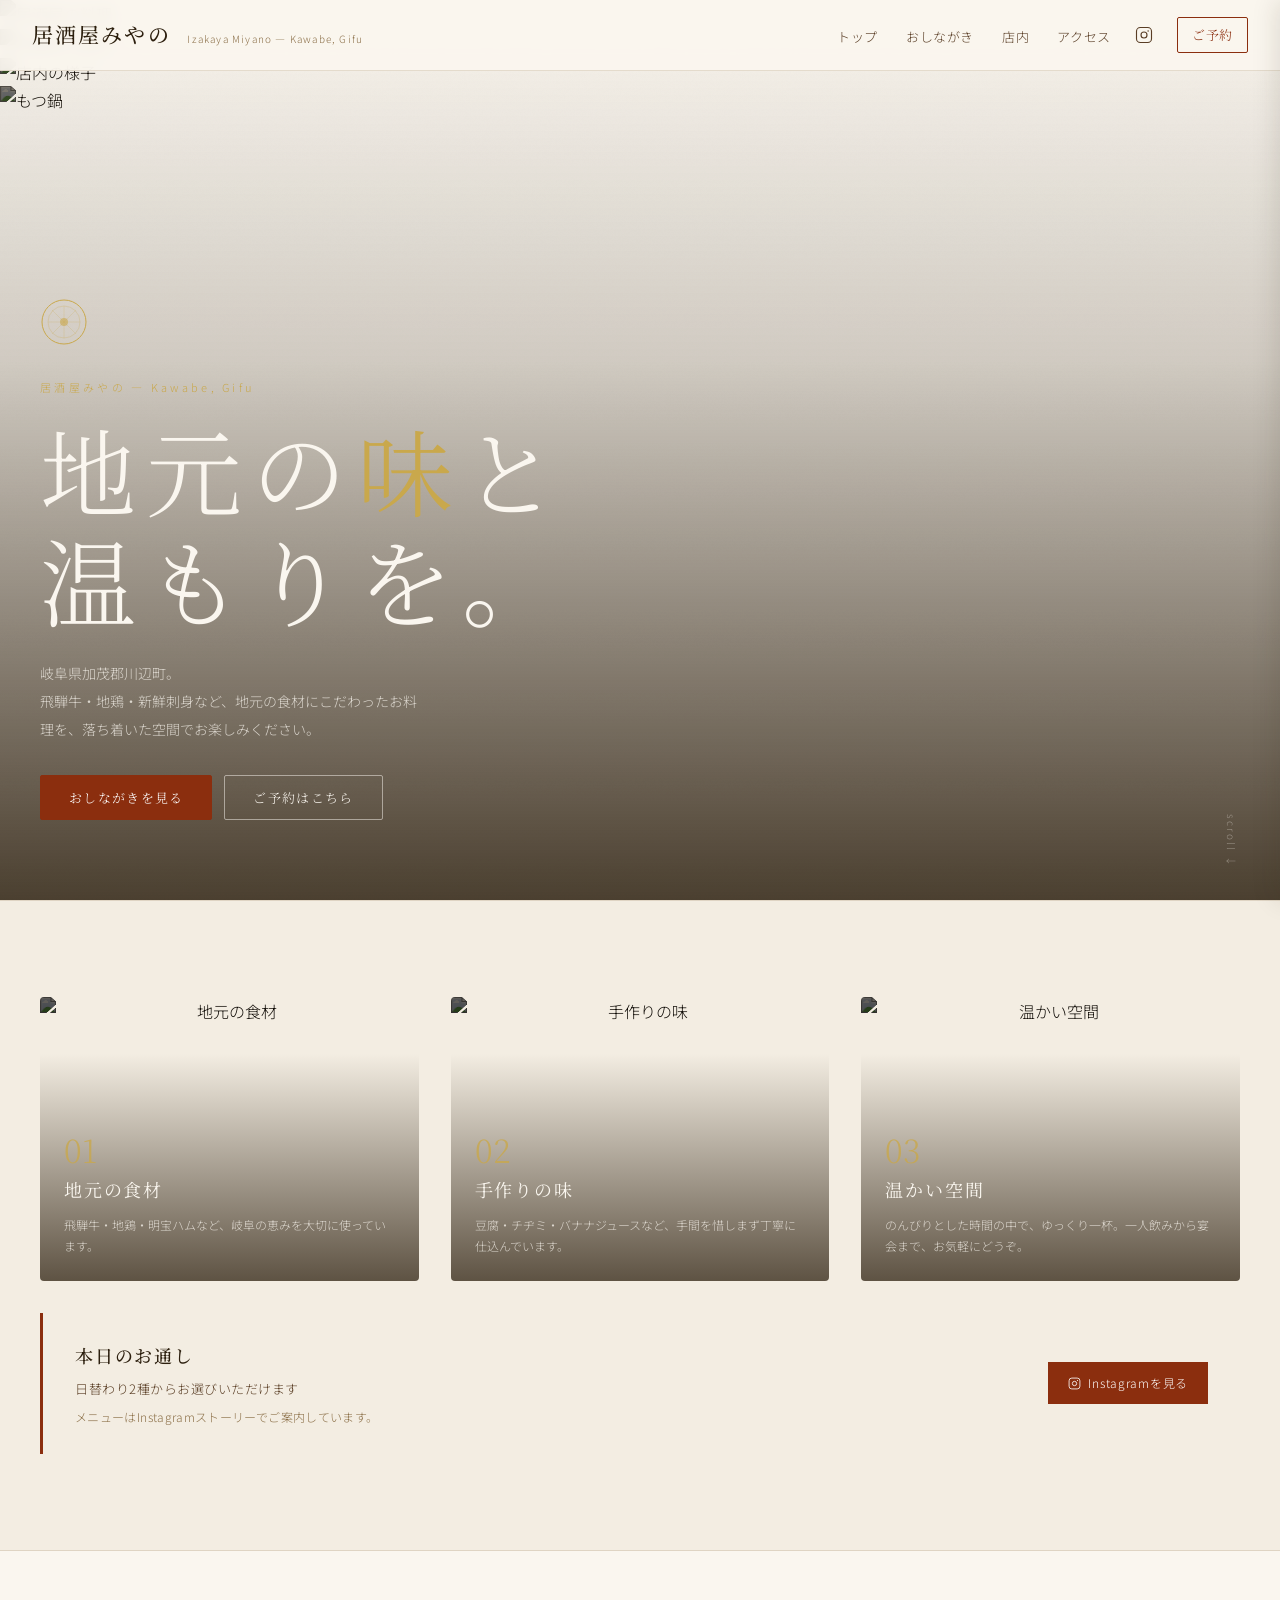
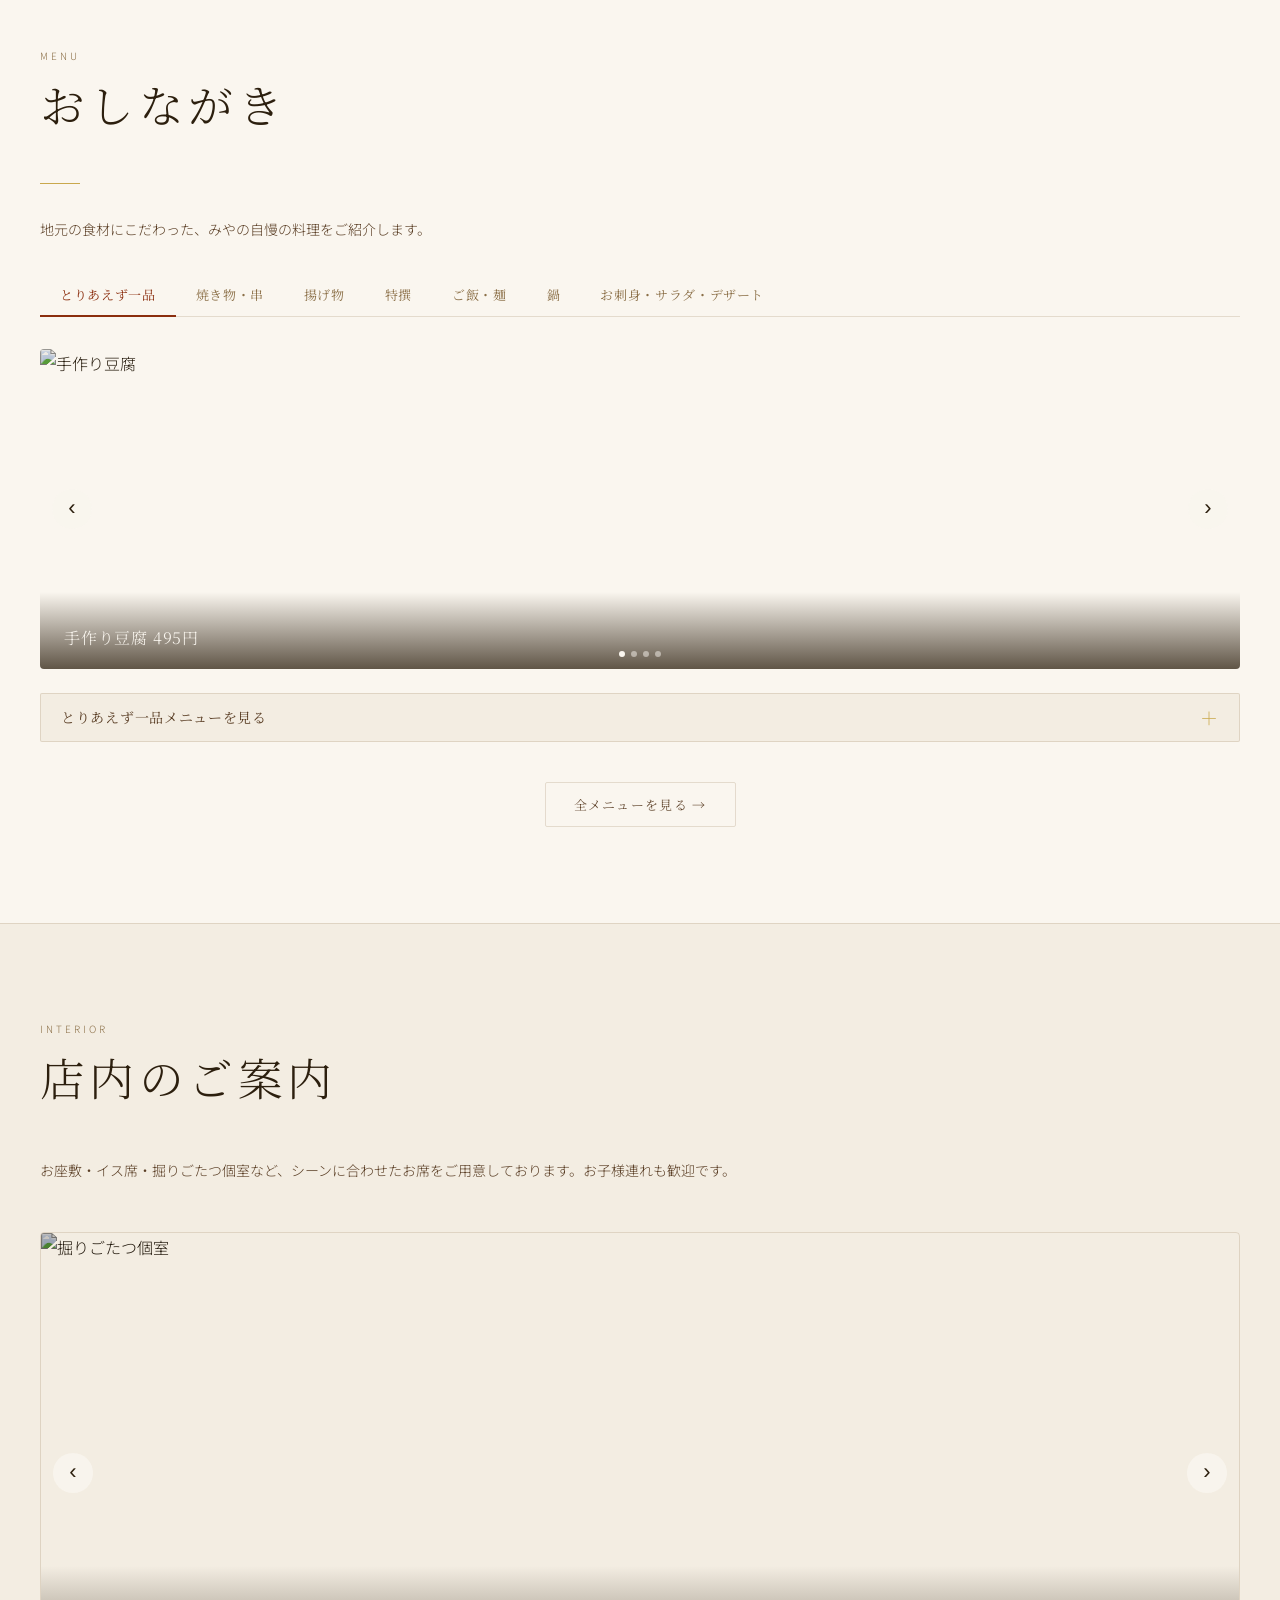
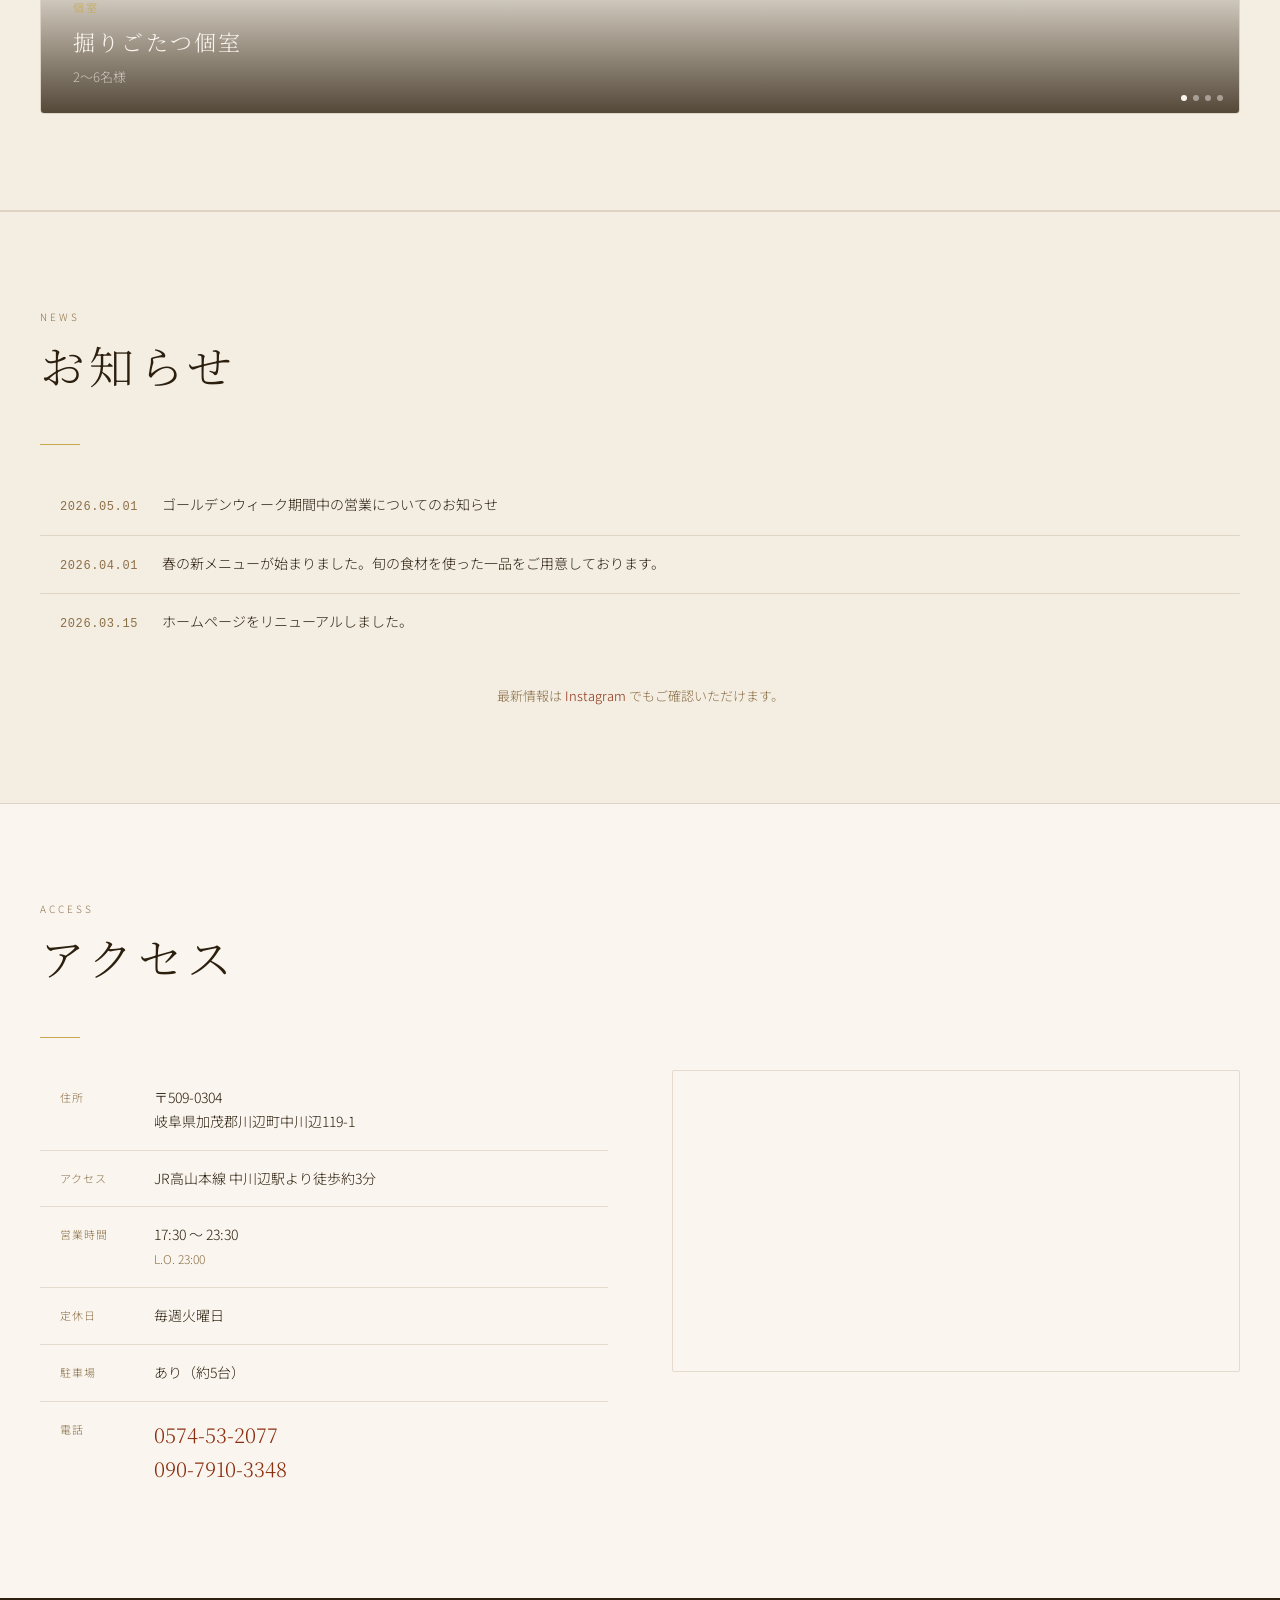
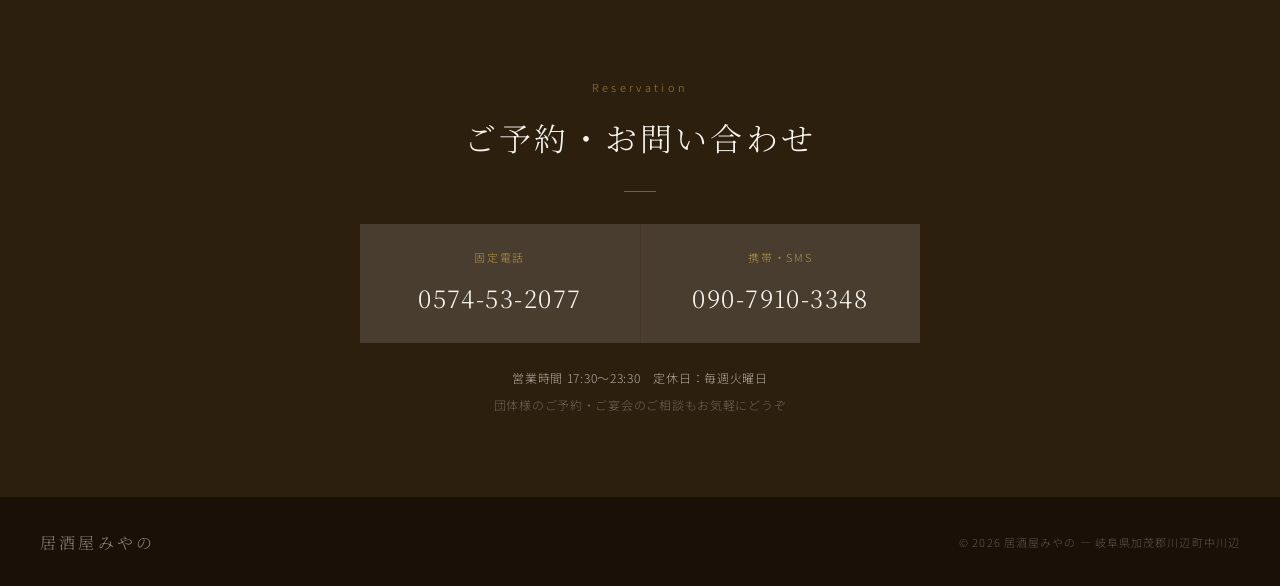
==== commit db89ef1b: "fix files" ====
--- a/index.html
+++ b/index.html
@@ -29,6 +29,7 @@
   <div class="mobile-menu" id="mobileMenu">
     <button class="mobile-menu-close" onclick="closeMenu()">✕</button>
     <ul>
+      <li><a href="#" onclick="closeMenu()">トップ</a></li>
       <li><a href="#menu" onclick="closeMenu()">おしながき</a></li>
       <li><a href="#interior" onclick="closeMenu()">店内</a></li>
       <li><a href="#access" onclick="closeMenu()">アクセス</a></li>
@@ -58,6 +59,7 @@
     </a>
     <div class="nav-right">
       <ul class="nav-links">
+        <li><a href="#">トップ</a></li>
         <li><a href="#menu">おしながき</a></li>
         <li><a href="#interior">店内</a></li>
         <li><a href="#access">アクセス</a></li>
@@ -164,9 +166,9 @@
     <div class="section-label">Menu</div>
     <h2 class="section-title">おしながき</h2>
     <div class="divider"></div>
-    <p style="font-size:14px;color:var(--ink2);margin-bottom:2rem;line-height:1.9;">地元の食材にこだわった、みやの自慢の料理をご紹介します。</p>
-
-    <div class="menu-cat-tabs" id="menuTabs">
+    <p class="fade" style="font-size:14px;color:var(--ink2);margin-bottom:2rem;line-height:1.9;">地元の食材にこだわった、みやの自慢の料理をご紹介します。</p>
+
+    <div class="menu-cat-tabs fade" id="menuTabs">
       <button class="menu-cat-tab active" onclick="switchCat(0,this)">とりあえず一品</button>
       <button class="menu-cat-tab" onclick="switchCat(1,this)">焼き物・串</button>
       <button class="menu-cat-tab" onclick="switchCat(2,this)">揚げ物</button>
@@ -449,7 +451,7 @@
 
     </div>
 
-    <div style="text-align:center;margin-top:2.5rem;">
+    <div class="fade" style="text-align:center;margin-top:2.5rem;">
       <a href="menu.html" class="btn btn-outline" style="color:var(--ink2);border-color:var(--border);">全メニューを見る →</a>
     </div>
   </section>
@@ -458,7 +460,7 @@
   <section id="interior" class="interior">
     <div class="section-label">Interior</div>
     <h2 class="section-title">店内のご案内</h2>
-    <p style="font-size:14px;color:var(--ink2);line-height:1.9;margin-bottom:3rem;">お座敷・イス席・掘りごたつ個室など、シーンに合わせたお席をご用意しております。お子様連れも歓迎です。</p>
+    <p class="fade" style="font-size:14px;color:var(--ink2);line-height:1.9;margin-bottom:3rem;">お座敷・イス席・掘りごたつ個室など、シーンに合わせたお席をご用意しております。お子様連れも歓迎です。</p>
     <div class="interior-slider-wrap fade">
       <div class="interior-slider" id="interiorSlider">
         <div class="interior-slide">
--- a/assets/css/style.css
+++ b/assets/css/style.css
@@ -426,7 +426,11 @@
       text-transform: uppercase;
       margin-bottom: 0.5rem;
       font-family: var(--sans);
-    }
+      opacity: 0;
+      transform: translateX(-10px);
+      transition: opacity 0.7s ease, transform 0.7s cubic-bezier(0.16, 1, 0.3, 1);
+    }
+    .section-label.in { opacity: 1; transform: translateX(0); }
 
     .section-title {
       font-family: var(--serif);
@@ -436,7 +440,11 @@
       letter-spacing: 0.1em;
       line-height: 1.4;
       margin-bottom: 3rem;
-    }
+      opacity: 0;
+      transform: translateY(20px);
+      transition: opacity 0.9s ease 0.1s, transform 0.9s cubic-bezier(0.16, 1, 0.3, 1) 0.1s;
+    }
+    .section-title.in { opacity: 1; transform: translateY(0); }
 
 
     .section-title em {
@@ -507,13 +515,17 @@
       .otoshi-link { width: 100%; justify-content: center; }
     }
 
-    /* 仕切り線 */
+    /* 仕切り線（左から伸長） */
     .divider {
       width: 40px;
       height: 1px;
       background: var(--gold);
       margin: 1rem 0 2rem;
-    }
+      transform: scaleX(0);
+      transform-origin: left;
+      transition: transform 1.2s cubic-bezier(0.16, 1, 0.3, 1);
+    }
+    .divider.in { transform: scaleX(1); }
 
     /* こだわり */
     .features {
@@ -1035,6 +1047,16 @@
     .menu-cat-panel { display: none; }
     .menu-cat-panel.active { display: block; }
 
+    /* menu-slide ホバーズーム */
+    .menu-slide { overflow: hidden; }
+    .menu-slide img {
+      transition: transform 0.6s cubic-bezier(0.16, 1, 0.3, 1), filter 0.6s ease;
+    }
+    .menu-slide:hover img {
+      transform: scale(1.05);
+      filter: brightness(0.82) sepia(0.1);
+    }
+
     /* スライダー */
     .menu-slider-wrap {
       position: relative;
@@ -1180,10 +1202,22 @@
       background: var(--bg);
       font-size: 13px;
       gap: 1rem;
-      transition: background 0.15s;
+      transition: background 0.2s, padding-left 0.2s;
+      position: relative;
+    }
+
+    .menu-list-item::before {
+      content: '';
+      position: absolute;
+      left: 0; top: 0; bottom: 0;
+      width: 2px;
+      background: var(--accent);
+      transform: scaleY(0);
+      transition: transform 0.2s ease;
     }
 
     .menu-list-item:hover { background: var(--bg2); }
+    .menu-list-item:hover::before { transform: scaleY(1); }
 
     .menu-list-parent { align-items: flex-start; }
 
@@ -1307,13 +1341,37 @@
       margin-left: 2px;
     }
 
+    /* ========== アニメーション ========== */
+
+    /* ヒーロー順次スライドアップ */
+    @keyframes heroUp {
+      from { opacity: 0; transform: translateY(32px); }
+      to   { opacity: 1; transform: translateY(0); }
+    }
+
+    .hero-content > * {
+      opacity: 0;
+      animation: heroUp 1s cubic-bezier(0.16, 1, 0.3, 1) forwards;
+    }
+    .hero-kamon  { animation-delay: 0.1s; }
+    .hero-label  { animation-delay: 0.28s; }
+    .hero-title  { animation-delay: 0.46s; }
+    .hero-desc   { animation-delay: 0.66s; }
+    .hero-btns   { animation-delay: 0.84s; }
+
+    /* ナビスクロール変化 */
+    nav { transition: box-shadow 0.4s ease, background 0.4s ease; }
+    nav.scrolled {
+      box-shadow: 0 2px 24px rgba(44,31,14,0.1);
+      background: rgba(250,246,239,0.99);
+    }
+
     /* フェードイン */
     .fade {
       opacity: 0;
-      transform: translateY(24px);
-      transition: opacity 0.8s ease, transform 0.8s ease;
-    }
-
+      transform: translateY(28px);
+      transition: opacity 0.9s ease, transform 0.9s cubic-bezier(0.16, 1, 0.3, 1);
+    }
     .fade.in { opacity: 1; transform: translateY(0); }
 
 
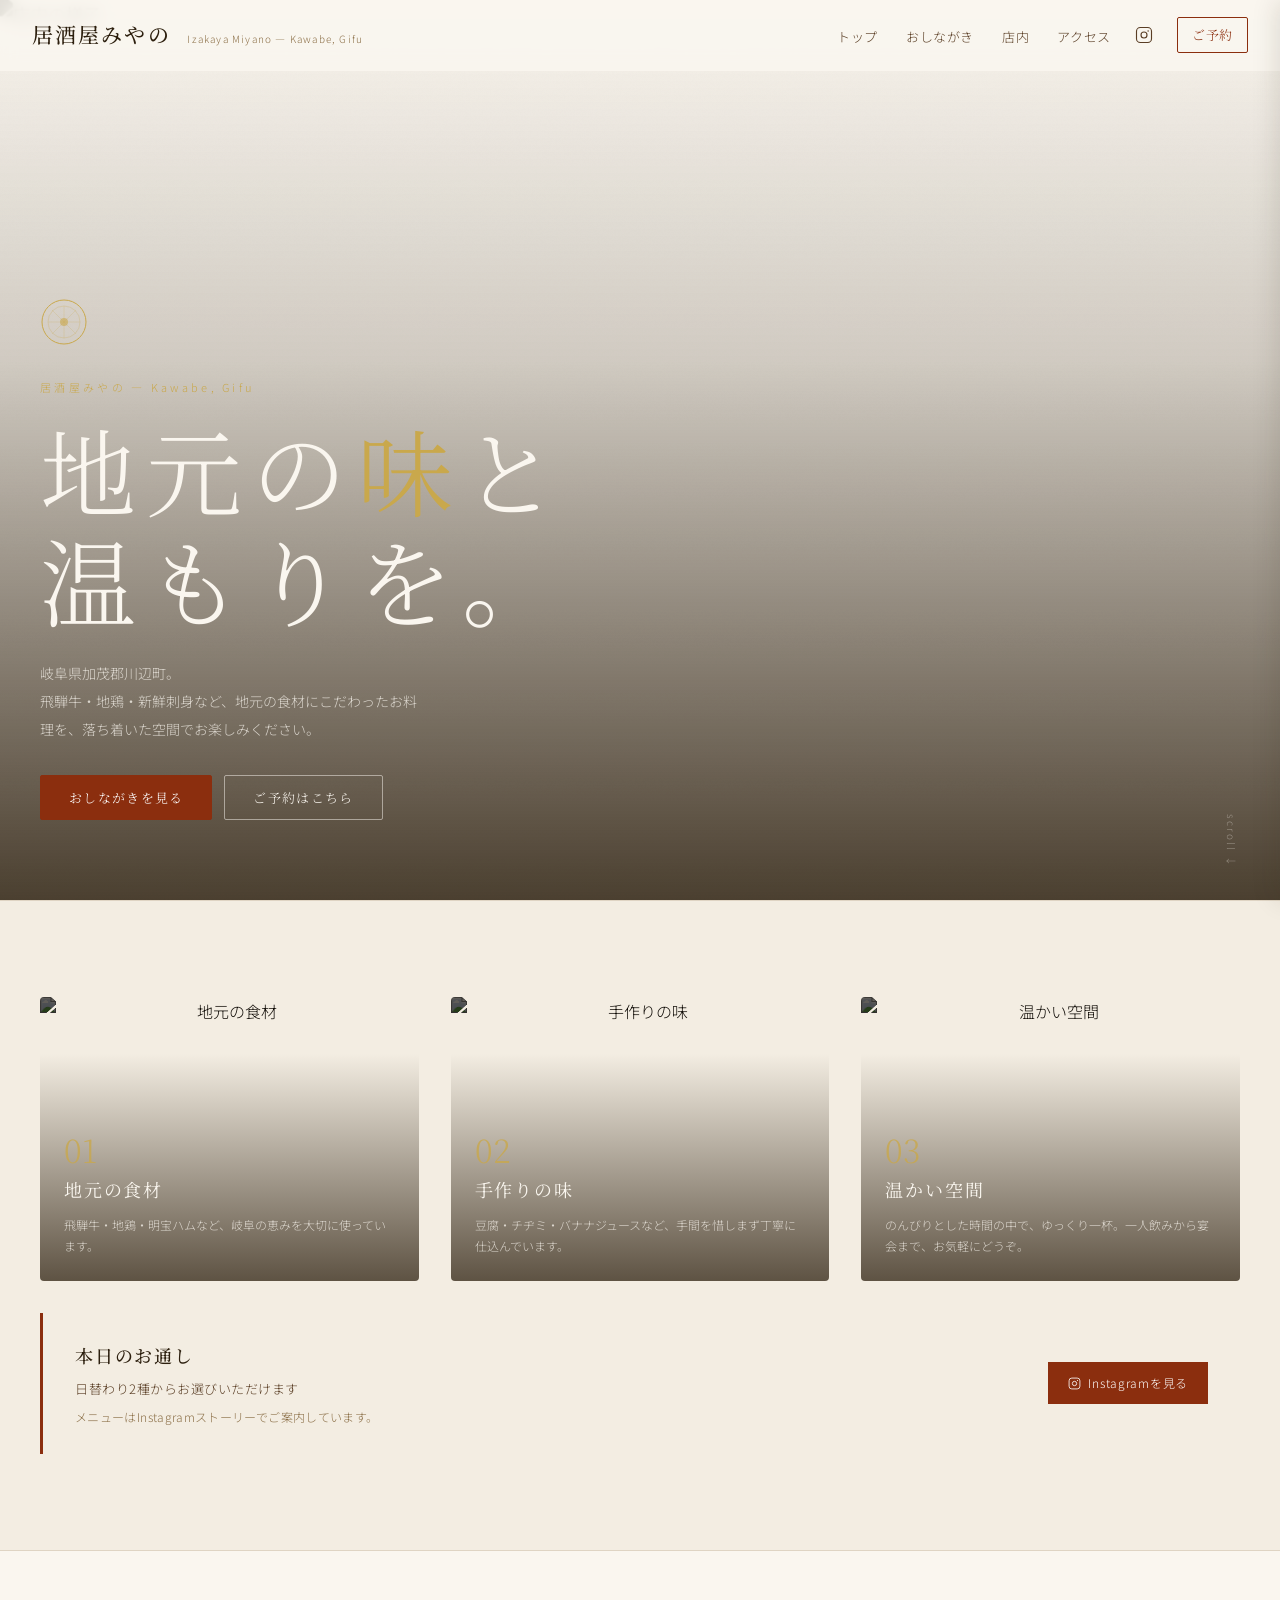
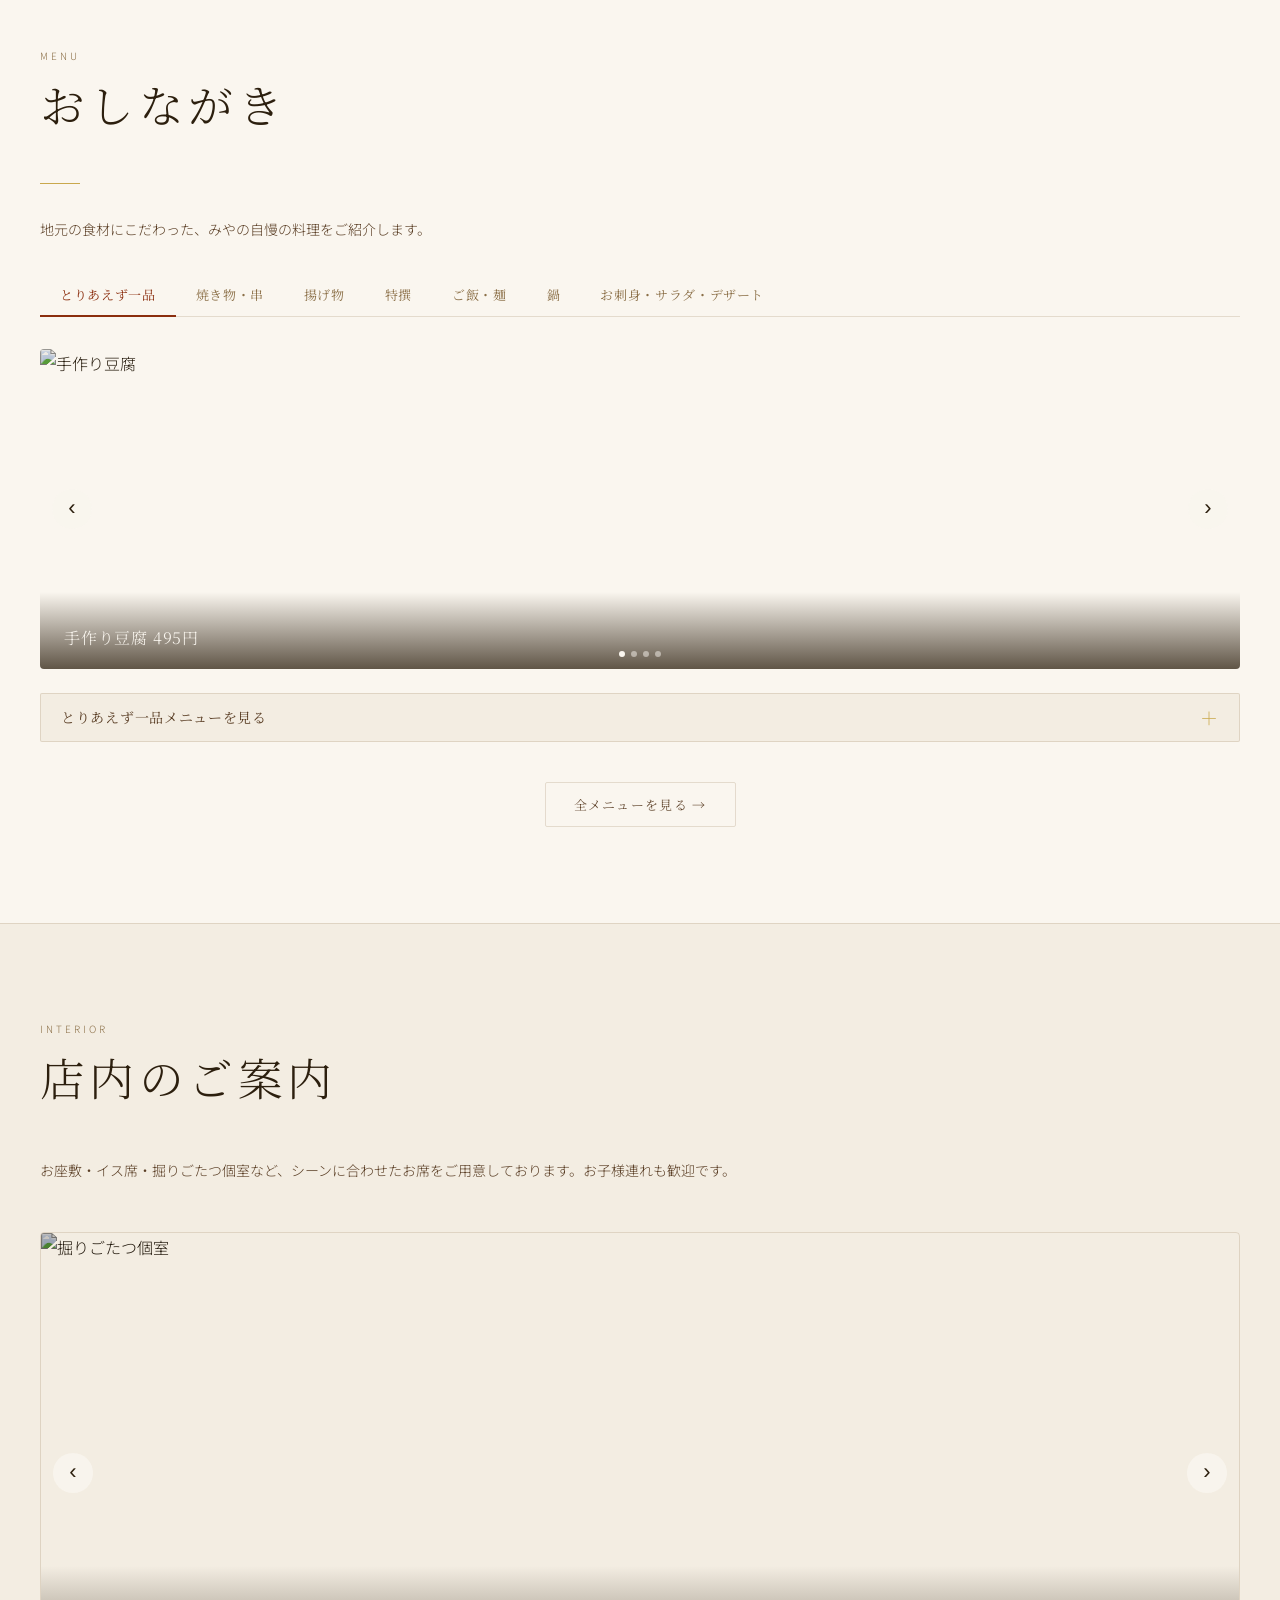
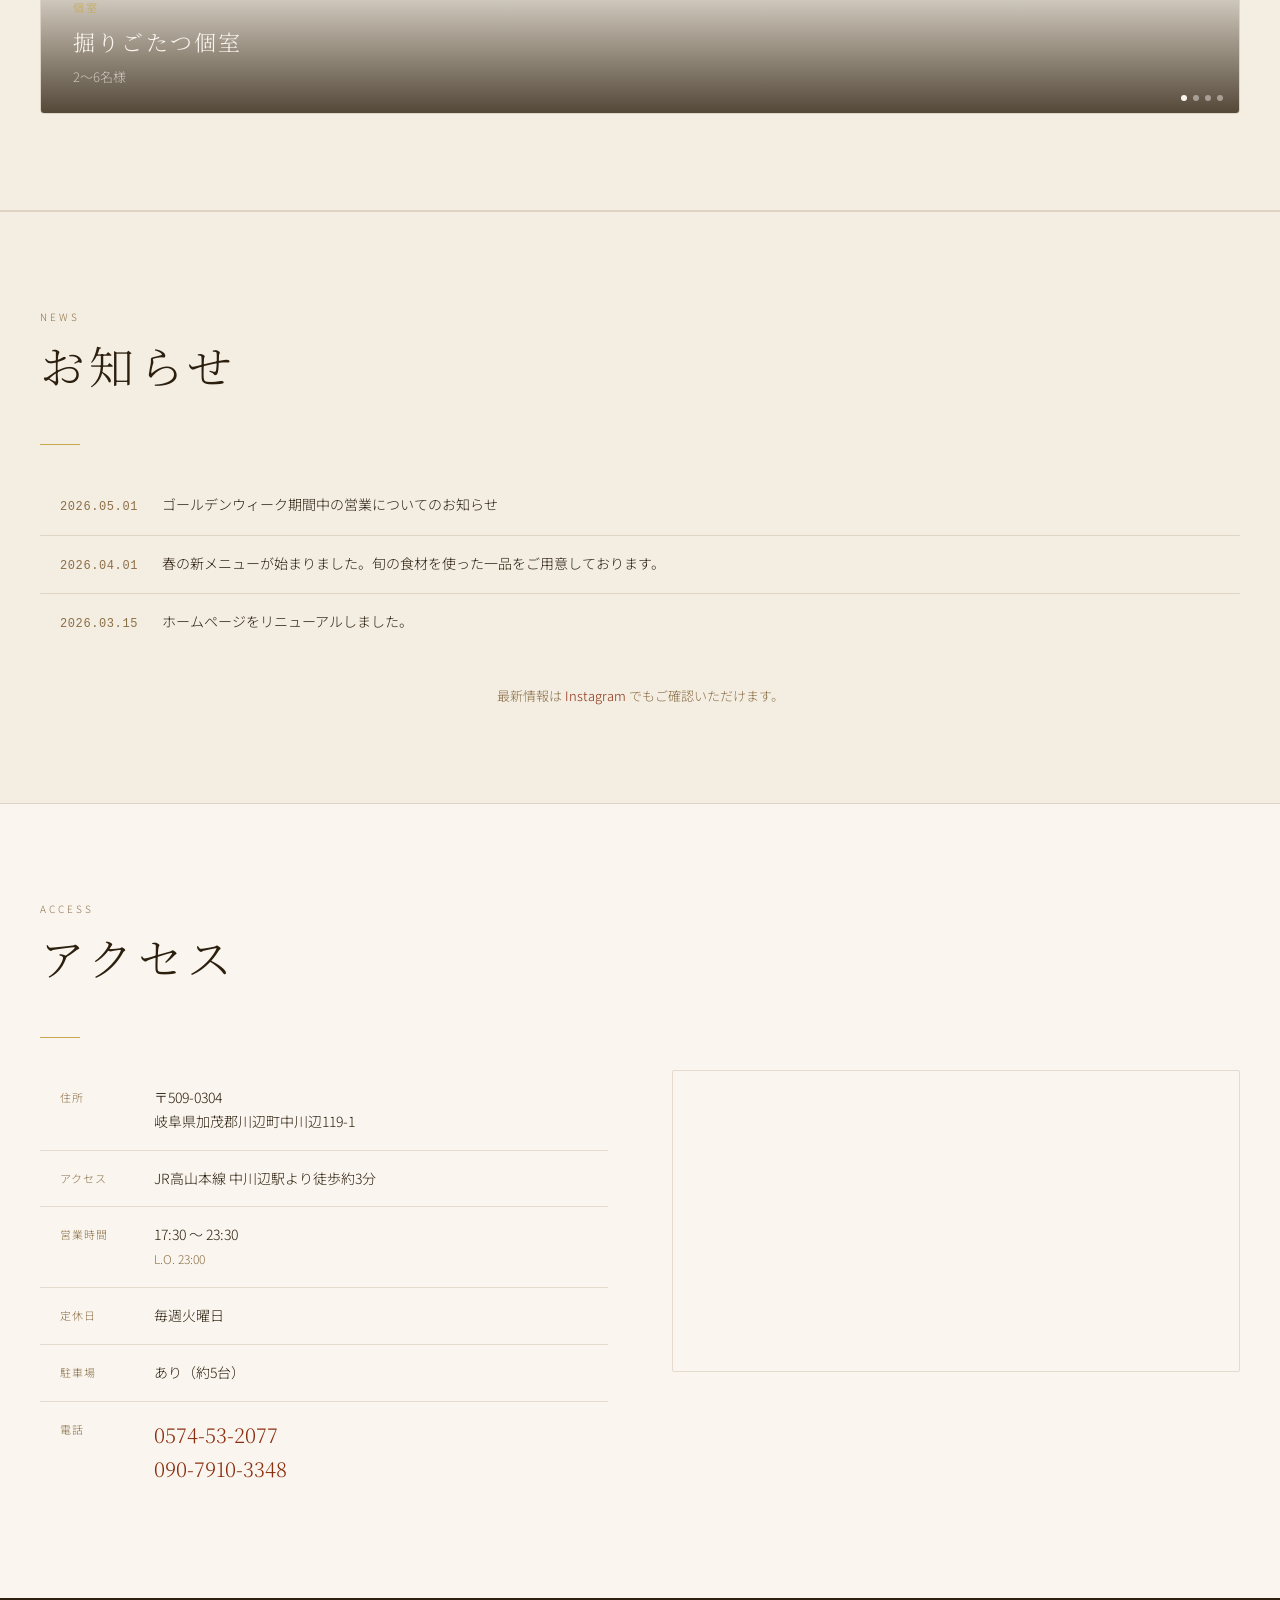
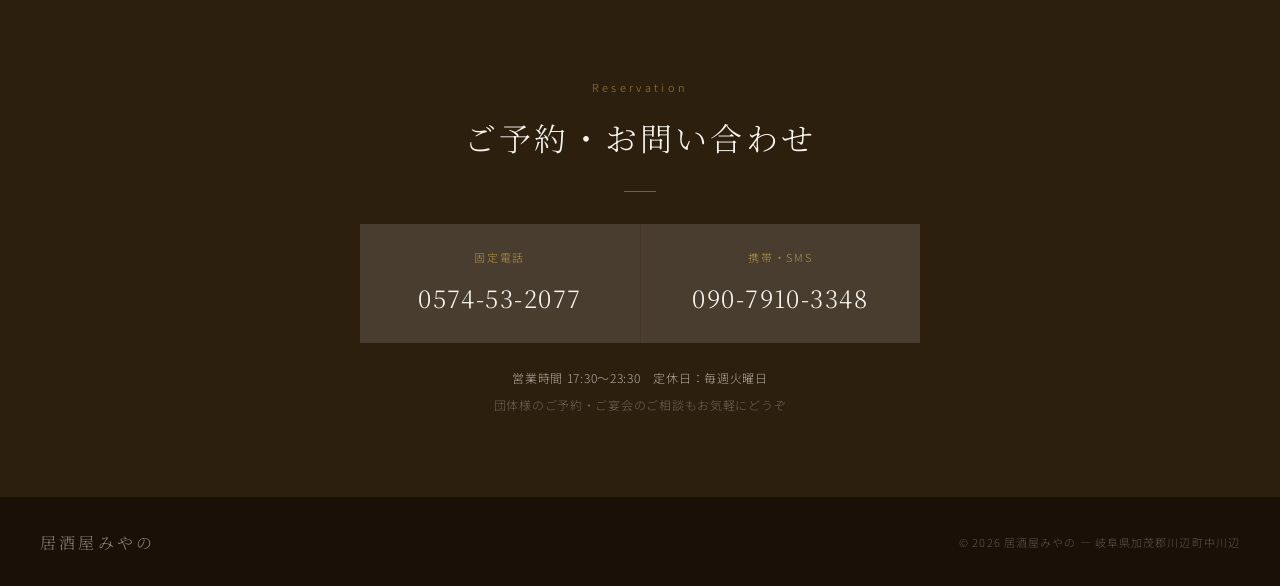
==== commit 913739e6: "fix files" ====
--- a/index.html
+++ b/index.html
@@ -4,13 +4,1680 @@
   <meta charset="UTF-8">
   <meta name="viewport" content="width=device-width, initial-scale=1.0">
   <meta name="description" content="居酒屋みやの｜岐阜県加茂郡川辺町。地元の味と温もりをお届けする居酒屋。飛騨牛・地鶏・新鮮刺身など。">
+
+  <!-- OGP -->
+  <meta property="og:type" content="website">
+  <meta property="og:site_name" content="居酒屋みやの">
+  <meta property="og:title" content="居酒屋みやの｜川辺町の居酒屋">
+  <meta property="og:description" content="岐阜県加茂郡川辺町。飛騨牛・地鶏・新鮮刺身など、地元の食材にこだわったお料理を、落ち着いた空間でお楽しみください。">
+  <meta property="og:url" content="https://chihiro7-28.github.io/izakaya-miyano/">
+  <meta property="og:image" content="https://images.unsplash.com/photo-1541614101331-1a5a3a194e92?w=1200&q=85">
+  <meta property="og:image:width" content="1200">
+  <meta property="og:image:height" content="630">
+  <meta property="og:locale" content="ja_JP">
+
+  <!-- Twitter Card -->
+  <meta name="twitter:card" content="summary_large_image">
+  <meta name="twitter:title" content="居酒屋みやの｜川辺町の居酒屋">
+  <meta name="twitter:description" content="岐阜県加茂郡川辺町。飛騨牛・地鶏・新鮮刺身など、地元の食材にこだわったお料理を落ち着いた空間でどうぞ。">
+  <meta name="twitter:image" content="https://images.unsplash.com/photo-1541614101331-1a5a3a194e92?w=1200&q=85">
+
+  <!-- favicon -->
+  <link rel="icon" href="data:image/svg+xml,<svg xmlns='http://www.w3.org/2000/svg' viewBox='0 0 100 100'><text y='.9em' font-size='90'>🏮</text></svg>">
+  <link rel="apple-touch-icon" href="data:image/svg+xml,<svg xmlns='http://www.w3.org/2000/svg' viewBox='0 0 100 100'><text y='.9em' font-size='90'>🏮</text></svg>">
   <title>居酒屋みやの｜川辺町の居酒屋</title>
   <link rel="preconnect" href="https://fonts.googleapis.com">
   <link rel="preconnect" href="https://fonts.gstatic.com" crossorigin>
   <link href="https://fonts.googleapis.com/css2?family=Noto+Serif+JP:wght@300;400;500;700&family=Noto+Sans+JP:wght@300;400;500&display=swap" rel="stylesheet">
   <link rel="stylesheet" href="assets/css/style.css">
+  <style>
+*, *::before, *::after { margin: 0; padding: 0; box-sizing: border-box; }
+
+    :root {
+      --bg:       #faf6ef;
+      --bg2:      #f3ede2;
+      --bg3:      #ede4d3;
+      --ink:      #2c1f0e;
+      --ink2:     #5a3e25;
+      --ink3:     #8b6f47;
+      --accent:   #8b2e0e;
+      --gold:     #c9a84c;
+      --border:   rgba(139,111,71,0.2);
+      --serif:    'Noto Serif JP', serif;
+      --sans:     'Noto Sans JP', sans-serif;
+    }
+
+    html { scroll-behavior: smooth; }
+
+    body {
+      background: var(--bg);
+      color: var(--ink);
+      font-family: var(--sans);
+      font-weight: 300;
+      line-height: 1.8;
+      overflow-x: hidden;
+    }
+
+    @keyframes fadeInBlur {
+      0% { opacity: 0; filter: blur(8px); transform: translateY(16px); }
+      100% { opacity: 1; filter: blur(0); transform: translateY(0); }
+    }
+
+    /* 和紙テクスチャ風オーバーレイ */
+    body::before {
+      content: '';
+      position: fixed;
+      inset: 0;
+      background-image:
+        url("data:image/svg+xml,%3Csvg xmlns='http://www.w3.org/2000/svg' width='400' height='400'%3E%3Cfilter id='n'%3E%3CfeTurbulence type='fractalNoise' baseFrequency='0.65' numOctaves='3' stitchTiles='stitch'/%3E%3C/filter%3E%3Crect width='400' height='400' filter='url(%23n)' opacity='0.03'/%3E%3C/svg%3E");
+      pointer-events: none;
+      z-index: 0;
+      opacity: 0.4;
+    }
+
+    /* NAV */
+    nav {
+      position: fixed;
+      top: 0; left: 0; right: 0;
+      z-index: 100;
+      display: flex;
+      justify-content: space-between;
+      align-items: center;
+      padding: 1rem 2rem;
+      background: rgba(250,246,239,0.88);
+      backdrop-filter: blur(8px);
+      border-bottom: 1px solid transparent;
+      transition: background 0.3s ease, border-color 0.3s ease, box-shadow 0.3s ease;
+    }
+
+    nav.scrolled {
+      background: rgba(250,246,239,0.97);
+      border-bottom-color: var(--border);
+      box-shadow: 0 2px 16px rgba(44,31,14,0.06);
+    }
+
+    .nav-logo {
+      font-family: var(--serif);
+      font-size: 21px;
+      font-weight: 500;
+      color: var(--ink);
+      text-decoration: none;
+      letter-spacing: 0.1em;
+      display: flex;
+      align-items: baseline;
+      gap: 0.8em;
+      white-space: nowrap;
+    }
+
+    .nav-logo span {
+      font-size: 10px;
+      color: var(--ink3);
+      display: inline;
+      letter-spacing: 0.12em;
+      font-family: var(--sans);
+      font-weight: 300;
+    }
+
+    .nav-right {
+      display: flex;
+      align-items: center;
+      gap: 1.5rem;
+    }
+
+    .nav-links {
+      display: flex;
+      gap: 1.75rem;
+      list-style: none;
+      align-items: center;
+      margin: 0;
+      padding: 0;
+    }
+
+    .nav-links a {
+      font-size: 13px;
+      color: var(--ink2);
+      text-decoration: none;
+      letter-spacing: 0.05em;
+      transition: color 0.2s;
+    }
+
+    .nav-links a:hover { color: var(--accent); }
+
+    .nav-insta {
+      display: flex;
+      align-items: center;
+      color: var(--ink2);
+      transition: color 0.2s;
+      line-height: 1;
+    }
+
+    .nav-insta:hover { color: var(--accent); }
+
+    .nav-tel {
+      font-family: var(--serif);
+      font-size: 13px;
+      color: var(--accent);
+      text-decoration: none;
+      border: 1px solid var(--accent);
+      padding: 5px 14px;
+      border-radius: 2px;
+      letter-spacing: 0.05em;
+      transition: all 0.2s;
+      white-space: nowrap;
+    }
+
+    .nav-tel:hover {
+      background: var(--accent);
+      color: #fff;
+    }
+
+    /* ハンバーガー */
+    .hamburger {
+      display: none;
+      flex-direction: column;
+      justify-content: center;
+      gap: 5px;
+      width: 32px;
+      height: 32px;
+      cursor: pointer;
+      background: none;
+      border: none;
+      padding: 2px;
+      z-index: 200;
+    }
+
+    .hamburger span {
+      display: block;
+      height: 1.5px;
+      background: var(--ink2);
+      border-radius: 2px;
+      transition: all 0.3s ease;
+      transform-origin: center;
+    }
+
+    .hamburger.open span:nth-child(1) { transform: translateY(6.5px) rotate(45deg); }
+    .hamburger.open span:nth-child(2) { opacity: 0; transform: scaleX(0); }
+    .hamburger.open span:nth-child(3) { transform: translateY(-6.5px) rotate(-45deg); }
+
+    /* モバイルメニュー */
+    .mobile-menu {
+      position: fixed;
+      top: 0; right: 0; bottom: 0;
+      width: 75vw;
+      max-width: 300px;
+      background: var(--bg);
+      z-index: 150;
+      display: flex;
+      flex-direction: column;
+      padding: 5rem 2rem 3rem;
+      box-sizing: border-box;
+      transform: translateX(100%);
+      transition: transform 0.4s ease;
+      box-shadow: -4px 0 24px rgba(44,31,14,0.12);
+      overflow-y: auto;
+    }
+
+    .mobile-menu.open {
+      transform: translateX(0);
+    }
+
+    .mobile-menu-overlay {
+      position: fixed;
+      inset: 0;
+      background: rgba(44,31,14,0.4);
+      z-index: 140;
+      opacity: 0;
+      pointer-events: none;
+      transition: opacity 0.4s ease;
+    }
+
+    .mobile-menu-overlay.open {
+      opacity: 1;
+      pointer-events: all;
+    }
+
+    .mobile-menu-close {
+      position: absolute;
+      top: 1.25rem;
+      right: 1.25rem;
+      background: none;
+      border: none;
+      cursor: pointer;
+      font-size: 22px;
+      color: var(--ink2);
+      line-height: 1;
+      padding: 4px;
+      transition: color 0.2s;
+    }
+
+    .mobile-menu-close:hover { color: var(--accent); }
+
+    .mobile-menu ul {
+      list-style: none;
+      display: flex;
+      flex-direction: column;
+      gap: 0;
+      padding: 0;
+      margin: 0;
+      border-top: 1px solid var(--border);
+    }
+
+    .mobile-menu ul li {
+      border-bottom: 1px solid var(--border);
+    }
+
+    .mobile-menu ul a {
+      display: block;
+      font-family: var(--serif);
+      font-size: 16px;
+      color: var(--ink);
+      text-decoration: none;
+      letter-spacing: 0.08em;
+      padding: 1rem 0.5rem;
+      transition: color 0.2s;
+    }
+
+    .mobile-menu ul a:hover { color: var(--accent); }
+
+    .mobile-menu-contact {
+      margin-top: 2rem;
+      display: flex;
+      flex-direction: column;
+      gap: 1rem;
+    }
+
+    .mobile-menu .mobile-tel {
+      font-family: var(--serif);
+      font-size: 17px;
+      color: var(--accent);
+      text-decoration: none;
+      letter-spacing: 0.06em;
+      display: block;
+    }
+
+    .mobile-menu .mobile-tel-sub {
+      font-size: 11px;
+      color: var(--ink3);
+      display: block;
+      margin-top: 2px;
+      letter-spacing: 0.04em;
+    }
+
+    .mobile-menu .mobile-insta {
+      display: flex;
+      align-items: center;
+      gap: 8px;
+      color: var(--ink2);
+      text-decoration: none;
+      font-size: 13px;
+      letter-spacing: 0.08em;
+      font-family: var(--sans);
+      transition: color 0.2s;
+    }
+
+    .mobile-menu .mobile-insta:hover { color: var(--accent); }
+
+    /* RESPONSIVE */
+    @media (max-width: 768px) {
+      nav { padding: 0.85rem 1.25rem; }
+      .nav-links { display: none !important; }
+      .nav-tel { display: none !important; }
+      .nav-insta { display: none !important; }
+      .nav-logo span { display: none; }
+      .hamburger { display: flex !important; }
+      .hero { padding: 0 1.25rem 4rem; }
+      section { padding: 4rem 1.25rem; }
+      .access-grid { grid-template-columns: 1fr; gap: 2rem; }
+      .interior-grid { grid-template-columns: 1fr; }
+      footer { padding: 1.5rem 1.25rem; flex-direction: column; align-items: flex-start; }
+    }
+
+    @media (max-width: 480px) {
+      .menu-items { grid-template-columns: 1fr; }
+    }
+
+    /* HERO */
+    .hero {
+      min-height: 100vh;
+      position: relative;
+      display: flex;
+      align-items: flex-end;
+      padding: 0 2.5rem 5rem;
+      overflow: hidden;
+    }
+
+    .hero-bg {
+      position: absolute;
+      inset: 0;
+      overflow: hidden;
+    }
+
+    .hero-slide {
+      position: absolute;
+      inset: 0;
+      opacity: 0;
+      transition: opacity 0.8s ease;
+    }
+
+    .hero-slide.active {
+      opacity: 1;
+    }
+
+    .hero-slide img {
+      width: 100%;
+      height: 100%;
+      object-fit: cover;
+      filter: brightness(0.45) sepia(0.2);
+    }
+
+    .hero-overlay-scroll {
+      position: absolute;
+      inset: 0;
+      background: rgba(44,31,14,0);
+      transition: background 0.3s ease;
+      z-index: 1;
+      pointer-events: none;
+    }
+
+    .hero-overlay {
+      position: absolute;
+      inset: 0;
+      background: linear-gradient(to top, rgba(44,31,14,0.85) 0%, rgba(44,31,14,0.2) 60%, transparent 100%);
+    }
+
+    .hero-content {
+      position: relative;
+      z-index: 1;
+      max-width: 600px;
+      animation: heroFadeIn 1.2s ease both;
+    }
+
+    @keyframes heroFadeIn {
+      0% { opacity: 0; transform: translateY(24px); }
+      100% { opacity: 1; transform: translateY(0); }
+    }
+
+    .hero-kamon {
+      width: 48px;
+      height: 48px;
+      margin-bottom: 1.5rem;
+      opacity: 0.8;
+    }
+
+    .hero-label {
+      font-size: 11px;
+      color: var(--gold);
+      letter-spacing: 0.3em;
+      margin-bottom: 1rem;
+      font-family: var(--sans);
+    }
+
+    .hero-title {
+      font-family: var(--serif);
+      font-size: clamp(3rem, 8vw, 6rem);
+      font-weight: 300;
+      color: #faf6ef;
+      line-height: 1.15;
+      letter-spacing: 0.1em;
+      margin-bottom: 1.5rem;
+    }
+
+    .hero-title em {
+      font-style: normal;
+      color: var(--gold);
+    }
+
+    .hero-desc {
+      font-size: 14px;
+      color: rgba(250,246,239,0.75);
+      line-height: 2;
+      margin-bottom: 2rem;
+      max-width: 380px;
+    }
+
+    .hero-btns {
+      display: flex;
+      gap: 12px;
+      flex-wrap: wrap;
+    }
+
+    .btn {
+      font-family: var(--serif);
+      font-size: 13px;
+      letter-spacing: 0.1em;
+      padding: 10px 28px;
+      border-radius: 2px;
+      text-decoration: none;
+      transition: all 0.25s;
+      display: inline-block;
+    }
+
+    .btn-primary {
+      background: var(--accent);
+      color: #fff;
+      border: 1px solid var(--accent);
+    }
+
+    .btn-primary:hover {
+      background: #6e2208;
+      border-color: #6e2208;
+    }
+
+    .btn-outline {
+      background: transparent;
+      color: #faf6ef;
+      border: 1px solid rgba(250,246,239,0.5);
+    }
+
+    .btn-outline:hover {
+      background: rgba(250,246,239,0.1);
+      border-color: #faf6ef;
+    }
+
+    .hero-scroll {
+      position: absolute;
+      bottom: 2rem;
+      right: 2.5rem;
+      writing-mode: vertical-rl;
+      font-size: 10px;
+      color: rgba(250,246,239,0.4);
+      letter-spacing: 0.2em;
+      z-index: 1;
+    }
+
+    /* SECTION共通 */
+    section {
+      padding: 6rem 2.5rem;
+      position: relative;
+    }
+
+    .section-label {
+      font-size: 10px;
+      letter-spacing: 0.3em;
+      color: var(--ink3);
+      text-transform: uppercase;
+      margin-bottom: 0.5rem;
+      font-family: var(--sans);
+      opacity: 0;
+      transform: translateX(-10px);
+      transition: opacity 0.7s ease, transform 0.7s cubic-bezier(0.16, 1, 0.3, 1);
+    }
+    .section-label.in { opacity: 1; transform: translateX(0); }
+
+    .section-title {
+      font-family: var(--serif);
+      font-size: clamp(1.8rem, 4vw, 2.8rem);
+      font-weight: 300;
+      color: var(--ink);
+      letter-spacing: 0.1em;
+      line-height: 1.4;
+      margin-bottom: 3rem;
+      opacity: 0;
+      transform: translateY(20px);
+      transition: opacity 0.9s ease 0.1s, transform 0.9s cubic-bezier(0.16, 1, 0.3, 1) 0.1s;
+    }
+    .section-title.in { opacity: 1; transform: translateY(0); }
+
+
+    .section-title em {
+      font-style: normal;
+      color: var(--accent);
+    }
+
+    .otoshi-note {
+      margin-top: 2rem;
+      display: flex;
+      align-items: center;
+      justify-content: space-between;
+      gap: 2rem;
+      background: var(--bg2);
+      border-left: 3px solid var(--accent);
+      padding: 1.6rem 2rem;
+    }
+
+    .otoshi-left {
+      display: flex;
+      flex-direction: column;
+      gap: 6px;
+    }
+
+    .otoshi-title {
+      font-family: var(--serif);
+      font-size: 18px;
+      font-weight: 500;
+      color: var(--ink);
+      letter-spacing: 0.1em;
+    }
+
+    .otoshi-sub {
+      font-size: 13px;
+      color: var(--ink2);
+      letter-spacing: 0.04em;
+    }
+
+    .otoshi-story {
+      font-size: 12px;
+      color: var(--ink3);
+      letter-spacing: 0.03em;
+    }
+
+    .otoshi-link {
+      display: flex;
+      align-items: center;
+      gap: 7px;
+      font-size: 12px;
+      color: #fff;
+      text-decoration: none;
+      white-space: nowrap;
+      letter-spacing: 0.06em;
+      background: var(--accent);
+      padding: 10px 20px;
+      flex-shrink: 0;
+      transition: opacity 0.2s;
+    }
+
+    .otoshi-link:hover { opacity: 0.82; }
+
+    @media (max-width: 600px) {
+      .otoshi-note {
+        flex-direction: column;
+        align-items: flex-start;
+        gap: 1.2rem;
+      }
+      .otoshi-link { width: 100%; justify-content: center; }
+    }
+
+    /* 仕切り線（左から伸長） */
+    .divider {
+      width: 40px;
+      height: 1px;
+      background: var(--gold);
+      margin: 1rem 0 2rem;
+      transform: scaleX(0);
+      transform-origin: left;
+      transition: transform 1.2s cubic-bezier(0.16, 1, 0.3, 1);
+    }
+    .divider.in { transform: scaleX(1); }
+
+    /* こだわり */
+    .features {
+      background: var(--bg2);
+      border-top: 1px solid var(--border);
+      border-bottom: 1px solid var(--border);
+    }
+
+    .feature-item {
+      position: relative;
+      overflow: hidden;
+      border-radius: 4px;
+      aspect-ratio: 4/3;
+    }
+
+    .feature-img {
+      width: 100%;
+      height: 100%;
+      object-fit: cover;
+      display: block;
+      filter: brightness(0.35) sepia(0.2);
+      transition: transform 0.5s ease, filter 0.5s ease;
+      position: absolute;
+      inset: 0;
+    }
+
+    .feature-item:hover .feature-img {
+      transform: scale(1.06);
+      filter: brightness(0.25) sepia(0.3);
+    }
+
+    .feature-item::after {
+      content: '';
+      position: absolute;
+      inset: 0;
+      border: 1px solid rgba(201,168,76,0);
+      border-radius: 4px;
+      transition: border-color 0.3s ease;
+      pointer-events: none;
+      z-index: 2;
+    }
+
+    .feature-item:hover::after {
+      border-color: rgba(201,168,76,0.4);
+    }
+
+    .feature-body {
+      position: absolute;
+      inset: 0;
+      display: flex;
+      flex-direction: column;
+      justify-content: flex-end;
+      padding: 1.5rem;
+      background: linear-gradient(transparent 20%, rgba(44,31,14,0.75) 100%);
+      text-align: left;
+    }
+
+    .features-grid {
+      display: grid;
+      grid-template-columns: repeat(auto-fit, minmax(220px, 1fr));
+      gap: 2rem;
+    }
+
+    .feature-item {
+      text-align: center;
+    }
+
+    .feature-num {
+      font-family: var(--serif);
+      font-size: 32px;
+      font-weight: 300;
+      color: var(--gold);
+      opacity: 0.8;
+      line-height: 1;
+      margin-bottom: 0.5rem;
+    }
+
+    .feature-title {
+      font-family: var(--serif);
+      font-size: 18px;
+      font-weight: 400;
+      color: #faf6ef;
+      margin-bottom: 0.5rem;
+      letter-spacing: 0.1em;
+    }
+
+    .feature-desc {
+      font-size: 12px;
+      color: rgba(250,246,239,0.75);
+      line-height: 1.8;
+    }
+
+    /* おしながき */
+    .menu-section { background: var(--bg); }
+
+    .menu-tabs {
+      display: flex;
+      gap: 0;
+      margin-bottom: 2.5rem;
+      border-bottom: 1px solid var(--border);
+      flex-wrap: wrap;
+    }
+
+    .menu-tab {
+      font-family: var(--serif);
+      font-size: 14px;
+      padding: 0.75rem 1.5rem;
+      color: var(--ink3);
+      cursor: pointer;
+      border-bottom: 2px solid transparent;
+      margin-bottom: -1px;
+      transition: all 0.2s;
+      letter-spacing: 0.05em;
+      background: none;
+      border-top: none;
+      border-left: none;
+      border-right: none;
+    }
+
+    .menu-tab.active {
+      color: var(--accent);
+      border-bottom-color: var(--accent);
+    }
+
+    .menu-tab:hover { color: var(--ink); }
+
+    .menu-panel { display: none; }
+    .menu-panel.active { display: block; }
+
+    .menu-category {
+      margin-bottom: 2.5rem;
+    }
+
+    .menu-category-title {
+      font-family: var(--serif);
+      font-size: 15px;
+      font-weight: 500;
+      color: var(--ink2);
+      border-left: 3px solid var(--gold);
+      padding-left: 0.75rem;
+      margin-bottom: 1rem;
+      letter-spacing: 0.05em;
+    }
+
+    .menu-items {
+      display: grid;
+      grid-template-columns: repeat(auto-fill, minmax(240px, 1fr));
+      gap: 0;
+    }
+
+    .menu-item {
+      display: flex;
+      justify-content: space-between;
+      align-items: baseline;
+      padding: 0.5rem 0;
+      border-bottom: 1px dashed var(--border);
+      font-size: 13px;
+    }
+
+    .menu-item-name { color: var(--ink); }
+
+    .menu-item-price {
+      font-family: var(--serif);
+      color: var(--ink3);
+      white-space: nowrap;
+      margin-left: 1rem;
+      font-size: 12px;
+    }
+
+    /* 店内 */
+    .interior {
+      background: var(--bg2);
+      border-top: 1px solid var(--border);
+      border-bottom: 1px solid var(--border);
+    }
+
+    /* 店内スライダー */
+    .interior-slider-wrap {
+      position: relative;
+      overflow: hidden;
+      border-radius: 4px;
+      border: 1px solid var(--border);
+    }
+
+    .interior-slider {
+      display: flex;
+      transition: transform 0.45s ease;
+    }
+
+    .interior-slide {
+      min-width: 100%;
+      position: relative;
+    }
+
+    .interior-slide img {
+      width: 100%;
+      height: 480px;
+      object-fit: cover;
+      display: block;
+      filter: brightness(0.75) sepia(0.1);
+      cursor: zoom-in;
+    }
+
+    .interior-slide-info {
+      position: absolute;
+      bottom: 0;
+      left: 0;
+      right: 0;
+      padding: 2rem 2rem 1.5rem;
+      background: linear-gradient(transparent, rgba(44,31,14,0.8));
+      display: flex;
+      flex-direction: column;
+      gap: 4px;
+    }
+
+    .interior-slide-tag {
+      font-size: 11px;
+      letter-spacing: 0.2em;
+      color: var(--gold);
+      font-family: var(--sans);
+    }
+
+    .interior-slide-name {
+      font-family: var(--serif);
+      font-size: 22px;
+      font-weight: 300;
+      color: #faf6ef;
+      letter-spacing: 0.1em;
+    }
+
+    .interior-slide-cap {
+      font-size: 13px;
+      color: rgba(250,246,239,0.65);
+    }
+
+    .interior-btn {
+      position: absolute;
+      top: 50%;
+      transform: translateY(-50%);
+      background: rgba(250,246,239,0.85);
+      border: none;
+      width: 40px;
+      height: 40px;
+      border-radius: 50%;
+      font-size: 22px;
+      color: var(--ink);
+      cursor: pointer;
+      display: flex;
+      align-items: center;
+      justify-content: center;
+      transition: background 0.2s;
+      z-index: 2;
+      line-height: 1;
+      padding-bottom: 2px;
+    }
+
+    .interior-btn:hover { background: #faf6ef; }
+    .interior-prev { left: 12px; }
+    .interior-next { right: 12px; }
+
+    .interior-dots {
+      position: absolute;
+      bottom: 12px;
+      right: 16px;
+      display: flex;
+      gap: 6px;
+      z-index: 2;
+    }
+
+    .interior-dot {
+      width: 6px;
+      height: 6px;
+      border-radius: 50%;
+      background: rgba(250,246,239,0.45);
+      cursor: pointer;
+      transition: background 0.2s;
+    }
+
+    .interior-dot.active { background: #faf6ef; }
+
+    @media (max-width: 768px) {
+      .interior-slide img { height: 280px; }
+      .interior-slide-name { font-size: 18px; }
+    }
+
+    /* お知らせ */
+    .news-list {
+      display: flex;
+      flex-direction: column;
+      gap: 1px;
+      background: var(--border);
+    }
+
+    .news-item {
+      background: var(--bg2);
+      padding: 1rem 1.25rem;
+      display: flex;
+      gap: 1.5rem;
+      align-items: baseline;
+    }
+
+    .news-date {
+      font-family: var(--mono, monospace);
+      font-size: 12px;
+      color: var(--ink3);
+      white-space: nowrap;
+      letter-spacing: 0.05em;
+    }
+
+    .news-text {
+      font-size: 14px;
+      color: var(--ink);
+      line-height: 1.7;
+    }
+
+    @media (max-width: 768px) {
+      .news-item {
+        flex-direction: column;
+        gap: 4px;
+      }
+    }
+
+    /* アクセス */
+    .access-grid {
+      display: grid;
+      grid-template-columns: 1fr 1fr;
+      gap: 4rem;
+      align-items: start;
+    }
+
+    @media (max-width: 768px) {
+      .access-grid {
+        grid-template-columns: 1fr;
+        gap: 2rem;
+      }
+      .access-grid .map-wrap {
+        order: -1;
+      }
+    }
+
+    .access-info {
+      display: flex;
+      flex-direction: column;
+      gap: 1px;
+      background: var(--border);
+    }
+
+    .access-row {
+      background: var(--bg);
+      padding: 1rem 1.25rem;
+      display: flex;
+      gap: 1.5rem;
+    }
+
+    .access-label {
+      font-size: 11px;
+      letter-spacing: 0.1em;
+      color: var(--ink3);
+      min-width: 70px;
+      font-family: var(--sans);
+      padding-top: 2px;
+    }
+
+    .access-value {
+      font-size: 14px;
+      color: var(--ink);
+      line-height: 1.7;
+    }
+
+    .access-value a {
+      color: var(--accent);
+      text-decoration: none;
+      font-family: var(--serif);
+      font-size: 20px;
+    }
+
+    .map-wrap {
+      border-radius: 2px;
+      overflow: hidden;
+      border: 1px solid var(--border);
+    }
+
+    .map-wrap iframe {
+      width: 100%;
+      height: 300px;
+      display: block;
+      border: none;
+    }
+
+    /* 予約 */
+    .reservation {
+      background: var(--ink);
+      padding: 5rem 2rem;
+    }
+
+    .reservation-inner {
+      max-width: 560px;
+      margin: 0 auto;
+      text-align: center;
+    }
+
+    .reservation-label {
+      font-size: 11px;
+      letter-spacing: 0.3em;
+      color: var(--gold);
+      opacity: 0.7;
+      margin-bottom: 0.75rem;
+      font-family: var(--sans);
+    }
+
+    .reservation-title {
+      font-family: var(--serif);
+      font-size: clamp(1.4rem, 5vw, 2rem);
+      font-weight: 300;
+      color: var(--bg);
+      letter-spacing: 0.1em;
+      margin-bottom: 1.5rem;
+    }
+
+    .reservation-divider {
+      width: 32px;
+      height: 1px;
+      background: var(--gold);
+      margin: 0 auto 2rem;
+      opacity: 0.5;
+    }
+
+    .reservation-cards {
+      display: grid;
+      grid-template-columns: 1fr 1fr;
+      gap: 1px;
+      background: rgba(250,246,239,0.1);
+      margin-bottom: 1.5rem;
+    }
+
+    @media (max-width: 768px) {
+      .reservation-cards {
+        grid-template-columns: 1fr;
+      }
+    }
+
+    .reservation-card {
+      background: rgba(250,246,239,0.04);
+      padding: 1.5rem 1rem;
+      text-decoration: none;
+      transition: background 0.2s;
+      display: block;
+    }
+
+    .reservation-card:hover {
+      background: rgba(250,246,239,0.08);
+    }
+
+    .reservation-card-label {
+      font-size: 11px;
+      color: var(--gold);
+      letter-spacing: 0.15em;
+      margin-bottom: 0.5rem;
+      font-family: var(--sans);
+      opacity: 0.8;
+    }
+
+    .reservation-card-num {
+      font-family: var(--serif);
+      font-size: clamp(18px, 4vw, 24px);
+      color: #faf6ef;
+      letter-spacing: 0.06em;
+      white-space: nowrap;
+    }
+
+    .reservation-note {
+      font-size: 12px;
+      color: rgba(250,246,239,0.65);
+      letter-spacing: 0.06em;
+      line-height: 1.9;
+    }
+
+    /* FOOTER */
+    footer {
+      background: #1a1008;
+      padding: 2rem 2.5rem;
+      display: flex;
+      justify-content: space-between;
+      align-items: center;
+      flex-wrap: wrap;
+      gap: 1rem;
+    }
+
+    footer p {
+      font-size: 11px;
+      color: rgba(250,246,239,0.3);
+      letter-spacing: 0.1em;
+    }
+
+    .footer-logo {
+      font-family: var(--serif);
+      font-size: 16px;
+      color: rgba(250,246,239,0.5);
+      letter-spacing: 0.2em;
+    }
+
+    /* カテゴリータブ */
+    .menu-cat-tabs {
+      display: flex;
+      gap: 0;
+      flex-wrap: wrap;
+      border-bottom: 1px solid var(--border);
+      margin-bottom: 2rem;
+    }
+
+    .menu-cat-tab {
+      font-family: var(--serif);
+      font-size: 13px;
+      padding: 0.65rem 1.25rem;
+      color: var(--ink3);
+      cursor: pointer;
+      border: none;
+      border-bottom: 2px solid transparent;
+      margin-bottom: -1px;
+      background: none;
+      transition: all 0.2s;
+      letter-spacing: 0.05em;
+      white-space: nowrap;
+    }
+
+    .menu-cat-tab.active {
+      color: var(--accent);
+      border-bottom-color: var(--accent);
+    }
+
+    .menu-cat-tab:hover { color: var(--ink); }
+
+    .menu-cat-panels { position: relative; }
+    .menu-cat-panel { display: none; }
+    .menu-cat-panel.active { display: block; }
+
+    /* menu-slide ホバーズーム */
+    .menu-slide { overflow: hidden; }
+    .menu-slide img {
+      transition: transform 0.6s cubic-bezier(0.16, 1, 0.3, 1), filter 0.6s ease;
+    }
+    .menu-slide:hover img {
+      transform: scale(1.05);
+      filter: brightness(0.82) sepia(0.1);
+    }
+
+    /* スライダー */
+    .menu-slider-wrap {
+      position: relative;
+      overflow: hidden;
+      border-radius: 4px;
+      margin-bottom: 1.5rem;
+    }
+
+    .menu-slider {
+      display: flex;
+      transition: transform 0.4s ease;
+    }
+
+    .menu-slide {
+      min-width: 100%;
+      position: relative;
+    }
+
+    .menu-slide img {
+      width: 100%;
+      height: 320px;
+      object-fit: cover;
+      display: block;
+      filter: brightness(0.9) sepia(0.1);
+    }
+
+    .menu-slide-label {
+      position: absolute;
+      bottom: 0;
+      left: 0;
+      right: 0;
+      background: linear-gradient(transparent, rgba(44,31,14,0.75));
+      color: #faf6ef;
+      font-family: var(--serif);
+      font-size: 16px;
+      padding: 2rem 1.5rem 1rem;
+      letter-spacing: 0.05em;
+    }
+
+    .slider-btn {
+      position: absolute;
+      top: 50%;
+      transform: translateY(-50%);
+      background: rgba(250,246,239,0.85);
+      border: none;
+      width: 40px;
+      height: 40px;
+      border-radius: 50%;
+      font-size: 22px;
+      color: var(--ink);
+      cursor: pointer;
+      display: flex;
+      align-items: center;
+      justify-content: center;
+      transition: background 0.2s;
+      z-index: 2;
+      line-height: 1;
+      padding-bottom: 2px;
+    }
+
+    .slider-btn:hover { background: #faf6ef; }
+    .slider-prev { left: 12px; }
+    .slider-next { right: 12px; }
+
+    .slider-dots {
+      position: absolute;
+      bottom: 12px;
+      left: 50%;
+      transform: translateX(-50%);
+      display: flex;
+      gap: 6px;
+      z-index: 2;
+    }
+
+    .dot {
+      width: 6px;
+      height: 6px;
+      border-radius: 50%;
+      background: rgba(250,246,239,0.5);
+      cursor: pointer;
+      transition: background 0.2s;
+    }
+
+    .dot.active { background: #faf6ef; }
+
+    /* アコーディオン */
+    .menu-accordion { margin-top: 0.5rem; }
+
+    .accordion-btn {
+      width: 100%;
+      display: flex;
+      justify-content: space-between;
+      align-items: center;
+      padding: 0.85rem 1.25rem;
+      background: var(--bg2);
+      border: 1px solid var(--border);
+      border-radius: 2px;
+      font-family: var(--serif);
+      font-size: 14px;
+      color: var(--ink2);
+      cursor: pointer;
+      letter-spacing: 0.05em;
+      transition: background 0.2s;
+    }
+
+    .accordion-btn:hover { background: var(--bg3); }
+
+    .accordion-icon {
+      font-size: 18px;
+      color: var(--gold);
+      transition: transform 0.3s;
+      line-height: 1;
+    }
+
+    .accordion-btn.open .accordion-icon {
+      transform: rotate(45deg);
+    }
+
+    .accordion-body {
+      max-height: 0;
+      overflow: hidden;
+      transition: max-height 0.4s ease;
+    }
+
+    .accordion-body.open {
+      max-height: 2000px;
+    }
+
+    .menu-list-grid {
+      display: grid;
+      grid-template-columns: repeat(auto-fill, minmax(240px, 1fr));
+      gap: 1px;
+      background: var(--border);
+      border: 1px solid var(--border);
+      border-top: none;
+    }
+
+    .menu-list-item {
+      display: flex;
+      justify-content: space-between;
+      align-items: center;
+      padding: 0.65rem 1rem;
+      background: var(--bg);
+      font-size: 13px;
+      gap: 1rem;
+      transition: background 0.2s, padding-left 0.2s;
+      position: relative;
+    }
+
+    .menu-list-item::before {
+      content: '';
+      position: absolute;
+      left: 0; top: 0; bottom: 0;
+      width: 2px;
+      background: var(--accent);
+      transform: scaleY(0);
+      transition: transform 0.2s ease;
+    }
+
+    .menu-list-item:hover { background: var(--bg2); }
+    .menu-list-item:hover::before { transform: scaleY(1); }
+
+    .menu-list-parent { align-items: flex-start; }
+
+    .menu-list-children {
+      display: flex;
+      flex-direction: column;
+      gap: 2px;
+      margin-top: 6px;
+    }
+
+    .menu-list-child {
+      display: flex;
+      justify-content: space-between;
+      font-size: 12px;
+      color: var(--ink3);
+      padding-left: 0.75rem;
+      border-left: 2px solid var(--border);
+    }
+
+    .menu-list-child span:last-child {
+      color: var(--ink3) !important;
+      font-size: 12px !important;
+    }
+
+    .menu-list-item span:first-child {
+      color: var(--ink);
+      line-height: 1.5;
+    }
+
+    .menu-list-item span:last-child {
+      color: var(--accent);
+      white-space: nowrap;
+      font-family: var(--serif);
+      font-size: 14px;
+      font-weight: 400;
+      flex-shrink: 0;
+    }
+
+    /* メニューカード（旧スタイル、念のため残す） */
+    
+    .menu-cards-grid {
+      display: grid;
+      grid-template-columns: repeat(auto-fill, minmax(280px, 1fr));
+      gap: 1.5rem;
+    }
+
+    .menu-card {
+      background: var(--bg);
+      border: 1px solid var(--border);
+      border-radius: 4px;
+      overflow: hidden;
+      transition: transform 0.3s ease, box-shadow 0.3s ease;
+    }
+
+    .menu-card:hover {
+      transform: translateY(-4px);
+      box-shadow: 0 12px 32px rgba(44,31,14,0.1);
+    }
+
+    .menu-card-img {
+      position: relative;
+      aspect-ratio: 4/3;
+      overflow: hidden;
+    }
+
+    .menu-card-img img {
+      width: 100%;
+      height: 100%;
+      object-fit: cover;
+      filter: brightness(0.92) sepia(0.1);
+      transition: transform 0.5s ease;
+    }
+
+    .menu-card:hover .menu-card-img img {
+      transform: scale(1.05);
+    }
+
+    .menu-card-cat {
+      position: absolute;
+      top: 12px;
+      left: 12px;
+      font-size: 11px;
+      letter-spacing: 0.1em;
+      color: #faf6ef;
+      background: rgba(44,31,14,0.65);
+      padding: 3px 10px;
+      border-radius: 2px;
+      backdrop-filter: blur(4px);
+    }
+
+    .menu-card-body {
+      padding: 1.25rem;
+    }
+
+    .menu-card-name {
+      font-family: var(--serif);
+      font-size: 17px;
+      font-weight: 500;
+      color: var(--ink);
+      margin-bottom: 0.5rem;
+      letter-spacing: 0.05em;
+    }
+
+    .menu-card-desc {
+      font-size: 12px;
+      color: var(--ink2);
+      line-height: 1.8;
+      margin-bottom: 0.75rem;
+    }
+
+    .menu-card-price {
+      font-family: var(--serif);
+      font-size: 22px;
+      font-weight: 400;
+      color: var(--accent);
+    }
+
+    .menu-card-price span {
+      font-size: 13px;
+      color: var(--ink3);
+      margin-left: 2px;
+    }
+
+    /* ========== アニメーション ========== */
+
+    /* ヒーロー順次スライドアップ */
+    @keyframes heroUp {
+      from { opacity: 0; transform: translateY(32px); }
+      to   { opacity: 1; transform: translateY(0); }
+    }
+
+    .hero-content > * {
+      opacity: 0;
+      animation: heroUp 1s cubic-bezier(0.16, 1, 0.3, 1) forwards;
+    }
+    .hero-kamon  { animation-delay: 0.1s; }
+    .hero-label  { animation-delay: 0.28s; }
+    .hero-title  { animation-delay: 0.46s; }
+    .hero-desc   { animation-delay: 0.66s; }
+    .hero-btns   { animation-delay: 0.84s; }
+
+    /* ナビスクロール変化 */
+    nav { transition: box-shadow 0.4s ease, background 0.4s ease; }
+    nav.scrolled {
+      box-shadow: 0 2px 24px rgba(44,31,14,0.1);
+      background: rgba(250,246,239,0.99);
+    }
+
+    /* フェードイン */
+    .fade {
+      opacity: 0;
+      transform: translateY(28px);
+      transition: opacity 0.9s ease, transform 0.9s cubic-bezier(0.16, 1, 0.3, 1);
+    }
+    .fade.in { opacity: 1; transform: translateY(0); }
+
+
+
+    @media (max-width: 480px) {
+      .menu-items { grid-template-columns: 1fr; }
+    }
+
+    /* ライトボックス */
+    .lightbox {
+      position: fixed;
+      inset: 0;
+      background: rgba(0,0,0,0.93);
+      z-index: 500;
+      display: flex;
+      align-items: center;
+      justify-content: center;
+      gap: 1rem;
+      opacity: 0;
+      pointer-events: none;
+      transition: opacity 0.3s ease;
+      padding: 3rem 1rem 4rem;
+      box-sizing: border-box;
+    }
+
+    .lightbox.open {
+      opacity: 1;
+      pointer-events: all;
+    }
+
+    .lightbox-content {
+      display: flex;
+      flex-direction: column;
+      align-items: center;
+      gap: 1rem;
+      max-width: 80vw;
+    }
+
+    .lightbox-content img {
+      max-width: 80vw;
+      max-height: 75vh;
+      object-fit: contain;
+      border-radius: 2px;
+      transition: opacity 0.3s ease;
+    }
+
+    .lightbox-caption {
+      font-family: var(--serif);
+      font-size: 14px;
+      color: rgba(255,255,255,0.75);
+      letter-spacing: 0.08em;
+      text-align: center;
+      min-height: 1.5em;
+    }
+
+    .lightbox-close {
+      position: absolute;
+      top: 1.25rem;
+      right: 1.5rem;
+      background: none;
+      border: none;
+      color: #fff;
+      font-size: 26px;
+      cursor: pointer;
+      line-height: 1;
+      opacity: 0.6;
+      transition: opacity 0.2s;
+    }
+
+    .lightbox-close:hover { opacity: 1; }
+
+    .lightbox-nav {
+      background: rgba(255,255,255,0.12);
+      border: none;
+      color: #fff;
+      font-size: 32px;
+      width: 48px;
+      height: 48px;
+      border-radius: 50%;
+      cursor: pointer;
+      display: flex;
+      align-items: center;
+      justify-content: center;
+      transition: background 0.2s;
+      flex-shrink: 0;
+      padding-bottom: 2px;
+    }
+
+    .lightbox-nav:hover { background: rgba(255,255,255,0.22); }
+
+    .lightbox-dots {
+      position: absolute;
+      bottom: 1.25rem;
+      left: 50%;
+      transform: translateX(-50%);
+      display: flex;
+      gap: 6px;
+    }
+
+    .lightbox-dot {
+      width: 6px;
+      height: 6px;
+      border-radius: 50%;
+      background: rgba(255,255,255,0.35);
+      cursor: pointer;
+      transition: background 0.2s;
+    }
+
+    .lightbox-dot.active { background: #fff; }
+
+    @media (max-width: 768px) {
+      .lightbox { padding: 3rem 0.5rem 4rem; gap: 0.5rem; }
+      .lightbox-content { max-width: 92vw; }
+      .lightbox-content img { max-width: 92vw; }
+      .lightbox-nav { width: 36px; height: 36px; font-size: 24px; }
+    }
+
+    /* ========== ローディング ========== */
+    .loader {
+      position: fixed;
+      inset: 0;
+      background: var(--bg);
+      z-index: 9999;
+      display: flex;
+      flex-direction: column;
+      align-items: center;
+      justify-content: center;
+      gap: 1.5rem;
+      transition: opacity 0.6s ease, visibility 0.6s ease;
+    }
+
+    .loader.hidden {
+      opacity: 0;
+      visibility: hidden;
+    }
+
+    .loader-logo {
+      font-family: var(--serif);
+      font-size: 22px;
+      font-weight: 300;
+      color: var(--ink);
+      letter-spacing: 0.2em;
+      opacity: 0;
+      transform: translateY(10px);
+      animation: loaderFadeIn 0.8s ease 0.2s forwards;
+    }
+
+    .loader-sub {
+      font-size: 10px;
+      letter-spacing: 0.3em;
+      color: var(--ink3);
+      opacity: 0;
+      animation: loaderFadeIn 0.8s ease 0.5s forwards;
+    }
+
+    .loader-bar {
+      width: 48px;
+      height: 1px;
+      background: var(--border);
+      position: relative;
+      overflow: hidden;
+      opacity: 0;
+      animation: loaderFadeIn 0.4s ease 0.3s forwards;
+    }
+
+    .loader-bar::after {
+      content: '';
+      position: absolute;
+      left: -100%;
+      top: 0;
+      width: 100%;
+      height: 100%;
+      background: var(--gold);
+      animation: loaderSlide 1s ease 0.5s forwards;
+    }
+
+    @keyframes loaderFadeIn {
+      to { opacity: 1; transform: translateY(0); }
+    }
+
+    @keyframes loaderSlide {
+      to { left: 100%; }
+    }
+
+    /* ========== パララックス ========== */
+    .hero-slide img {
+      transform-origin: center;
+      will-change: transform;
+    }
+
+    /* ========== ページ遷移 ========== */
+    .page-transition {
+      position: fixed;
+      inset: 0;
+      background: var(--bg);
+      z-index: 9998;
+      opacity: 0;
+      pointer-events: none;
+      transition: opacity 0.35s ease;
+    }
+
+    .page-transition.out {
+      opacity: 1;
+      pointer-events: all;
+    }
+
+  </style>
 </head>
 <body>
+
+  <!-- ローダー -->
+  <div class="loader" id="loader">
+    <div class="loader-logo">居酒屋みやの</div>
+    <div class="loader-bar"></div>
+    <div class="loader-sub">Izakaya Miyano — Kawabe, Gifu</div>
+  </div>
+
+  <!-- ページ遷移 -->
+  <div class="page-transition" id="pageTransition"></div>
 
   <!-- ライトボックス -->
   <div class="lightbox" id="lightbox">
@@ -84,16 +1751,16 @@
   <div class="hero">
     <div class="hero-bg">
       <div class="hero-slide active">
-        <img src="https://images.unsplash.com/photo-1514190051997-0f6f39ca5cde?w=1600&q=85" alt="居酒屋の料理">
+        <img src="https://images.unsplash.com/photo-1541614101331-1a5a3a194e92?w=1600&q=85" alt="居酒屋の雰囲気">
       </div>
       <div class="hero-slide">
-        <img src="https://images.unsplash.com/photo-1534482421-64566f976cfa?w=1600&q=85" alt="地鶏炭火焼き">
+        <img src="https://images.unsplash.com/photo-1476224203421-9ac39bcb3327?w=1600&q=85" alt="和食の料理">
       </div>
       <div class="hero-slide">
         <img src="https://images.unsplash.com/photo-1555396273-367ea4eb4db5?w=1600&q=85" alt="店内の様子">
       </div>
       <div class="hero-slide">
-        <img src="https://images.unsplash.com/photo-1547592180-85f173990554?w=1600&q=85" alt="もつ鍋">
+        <img src="https://images.unsplash.com/photo-1569718212165-3a8278d5f624?w=1600&q=85" alt="ラーメン・麺料理">
       </div>
     </div>
     <div class="hero-overlay"></div>
@@ -600,5 +2267,251 @@
   </footer>
   <script src="assets/js/script.js" defer></script>
 
+  <script>
+// ハンバーガーメニュー
+    const hamburger = document.getElementById('hamburger');
+    const mobileMenu = document.getElementById('mobileMenu');
+    const menuOverlay = document.getElementById('menuOverlay');
+
+    hamburger.addEventListener('click', () => {
+      hamburger.classList.toggle('open');
+      mobileMenu.classList.toggle('open');
+      menuOverlay.classList.toggle('open');
+      document.body.style.overflow = mobileMenu.classList.contains('open') ? 'hidden' : '';
+    });
+
+    function closeMenu() {
+      hamburger.classList.remove('open');
+      mobileMenu.classList.remove('open');
+      menuOverlay.classList.remove('open');
+      document.body.style.overflow = '';
+    }
+
+    // ヒーロースライドショー
+    const slides = document.querySelectorAll('.hero-slide');
+    let currentSlide = 0;
+    setInterval(() => {
+      slides[currentSlide].classList.remove('active');
+      currentSlide = (currentSlide + 1) % slides.length;
+      slides[currentSlide].classList.add('active');
+    }, 3000);
+
+    // スクロールでオーバーレイが濃くなる & ナビにshadow付与
+    const overlay = document.getElementById('heroOverlay');
+    const navEl = document.querySelector('nav');
+    window.addEventListener('scroll', () => {
+      const scrollY = window.scrollY;
+      if (overlay) {
+        const heroH = document.querySelector('.hero')?.offsetHeight || 600;
+        const opacity = Math.min(scrollY / heroH * 0.8, 0.75);
+        overlay.style.background = `rgba(44,31,14,${opacity})`;
+      }
+      if (navEl) navEl.classList.toggle('scrolled', scrollY > 40);
+    }, { passive: true });
+
+    // カテゴリータブ切り替え
+    function switchCat(idx, el) {
+      document.querySelectorAll('.menu-cat-panel').forEach(p => p.classList.remove('active'));
+      document.querySelectorAll('.menu-cat-tab').forEach(t => t.classList.remove('active'));
+      document.querySelectorAll('.menu-cat-panel')[idx].classList.add('active');
+      el.classList.add('active');
+    }
+
+    // スライダー状態管理
+    const sliderState = [0,0,0,0,0,0];
+
+    function slideMove(id, dir) {
+      const slider = document.getElementById('slider-' + id);
+      const total = slider.children.length;
+      sliderState[id] = (sliderState[id] + dir + total) % total;
+      updateSlider(id);
+    }
+
+    function slideTo(id, idx) {
+      sliderState[id] = idx;
+      updateSlider(id);
+    }
+
+    function updateSlider(id) {
+      const slider = document.getElementById('slider-' + id);
+      slider.style.transform = 'translateX(-' + (sliderState[id] * 100) + '%)';
+      document.querySelectorAll('#dots-' + id + ' .dot').forEach((d, i) => {
+        d.classList.toggle('active', i === sliderState[id]);
+      });
+    }
+
+    // アコーディオン
+    function toggleAccordion(btn) {
+      const body = btn.nextElementSibling;
+      btn.classList.toggle('open');
+      body.classList.toggle('open');
+    }
+
+    // 店内スライダー
+    let interiorIdx = 0;
+    const interiorSlider = document.getElementById('interiorSlider');
+    const interiorDots = document.querySelectorAll('.interior-dot');
+
+    function interiorMove(dir) {
+      const total = interiorSlider.children.length;
+      interiorIdx = (interiorIdx + dir + total) % total;
+      updateInterior();
+    }
+
+    function interiorTo(idx) {
+      interiorIdx = idx;
+      updateInterior();
+    }
+
+    function updateInterior() {
+      interiorSlider.style.transform = `translateX(-${interiorIdx * 100}%)`;
+      interiorDots.forEach((d, i) => d.classList.toggle('active', i === interiorIdx));
+    }
+
+    // スクロールフェードイン
+    const obs = new IntersectionObserver(entries => {
+      entries.forEach((e, i) => {
+        if (e.isIntersecting) {
+          setTimeout(() => e.target.classList.add('in'), i * 80);
+          obs.unobserve(e.target);
+        }
+      });
+    }, { threshold: 0.1 });
+
+    document.querySelectorAll('.fade, .section-label, .section-title, .divider').forEach(el => obs.observe(el));
+
+    const obsBlur = new IntersectionObserver(entries => {
+      entries.forEach((e, i) => {
+        if (e.isIntersecting) {
+          setTimeout(() => e.target.classList.add('in'), i * 100);
+          obsBlur.unobserve(e.target);
+        }
+      });
+    }, { threshold: 0.08 });
+    document.querySelectorAll('.fade-blur').forEach(el => obsBlur.observe(el));
+
+    // ライトボックス（スライダーごとに独立）
+    let lbImages = [];
+    let lbCaptions = [];
+    let lbIdx = 0;
+
+    function buildLightboxImages() {
+      // メニュースライダーごとに独立して登録
+      document.querySelectorAll('.menu-slider').forEach(slider => {
+        const imgs = [...slider.querySelectorAll('.menu-slide img')];
+        const srcs = imgs.map(img => img.src);
+        const caps = imgs.map(img =>
+          img.closest('.menu-slide')?.querySelector('.menu-slide-label')?.textContent?.trim() || ''
+        );
+        imgs.forEach((img, i) => {
+          img.style.cursor = 'zoom-in';
+          img.addEventListener('click', () => openLightbox(srcs, caps, i));
+        });
+      });
+
+      // 店内スライダーは全体でひとまとめ
+      const intImgs = [...document.querySelectorAll('.interior-slide img')];
+      const intSrcs = intImgs.map(img => img.src);
+      const intCaps = intImgs.map(img =>
+        img.closest('.interior-slide')?.querySelector('.interior-slide-name')?.textContent?.trim() || ''
+      );
+      intImgs.forEach((img, i) => {
+        img.style.cursor = 'zoom-in';
+        img.addEventListener('click', () => openLightbox(intSrcs, intCaps, i));
+      });
+    }
+
+    function openLightbox(images, captions, idx) {
+      lbImages = images;
+      lbCaptions = captions;
+      lbIdx = idx;
+      const dotsEl = document.getElementById('lightboxDots');
+      dotsEl.innerHTML = lbImages.map((_, i) => `<span class="lightbox-dot" onclick="lbGoTo(${i})"></span>`).join('');
+      updateLightbox();
+      document.getElementById('lightbox').classList.add('open');
+      document.body.style.overflow = 'hidden';
+    }
+
+    function closeLightbox() {
+      document.getElementById('lightbox').classList.remove('open');
+      document.body.style.overflow = '';
+    }
+
+    function lbGoTo(idx) {
+      lbIdx = (idx + lbImages.length) % lbImages.length;
+      updateLightbox();
+    }
+
+    function updateLightbox() {
+      const img = document.getElementById('lightboxImg');
+      img.style.opacity = 0;
+      setTimeout(() => {
+        img.src = lbImages[lbIdx];
+        img.style.opacity = 1;
+      }, 150);
+      document.getElementById('lightboxCaption').textContent = lbCaptions[lbIdx];
+      document.querySelectorAll('.lightbox-dot').forEach((d, i) => d.classList.toggle('active', i === lbIdx));
+    }
+
+    document.getElementById('lightboxClose').addEventListener('click', closeLightbox);
+    document.getElementById('lightboxPrev').addEventListener('click', () => lbGoTo(lbIdx - 1));
+    document.getElementById('lightboxNext').addEventListener('click', () => lbGoTo(lbIdx + 1));
+    document.getElementById('lightbox').addEventListener('click', e => {
+      if (e.target === document.getElementById('lightbox')) closeLightbox();
+    });
+    document.addEventListener('keydown', e => {
+      if (!document.getElementById('lightbox').classList.contains('open')) return;
+      if (e.key === 'Escape') closeLightbox();
+      if (e.key === 'ArrowLeft') lbGoTo(lbIdx - 1);
+      if (e.key === 'ArrowRight') lbGoTo(lbIdx + 1);
+    });
+
+    window.addEventListener('load', buildLightboxImages);
+
+// ========== ローディング ==========
+window.addEventListener('load', () => {
+  setTimeout(() => {
+    document.getElementById('loader').classList.add('hidden');
+  }, 1400);
+});
+
+// ========== パララックス ==========
+const heroSlides = document.querySelectorAll('.hero-slide img');
+window.addEventListener('scroll', () => {
+  const y = window.scrollY;
+  heroSlides.forEach(img => {
+    img.style.transform = `translateY(${y * 0.25}px) scale(1.1)`;
+  });
+}, { passive: true });
+
+// ========== ページ遷移 ==========
+const transition = document.getElementById('pageTransition');
+
+document.querySelectorAll('a[href]').forEach(link => {
+  const href = link.getAttribute('href');
+  if (
+    !href ||
+    href.startsWith('#') ||
+    href.startsWith('tel:') ||
+    href.startsWith('sms:') ||
+    href.startsWith('http') ||
+    link.target === '_blank'
+  ) return;
+
+  link.addEventListener('click', e => {
+    e.preventDefault();
+    transition.classList.add('out');
+    setTimeout(() => {
+      window.location.href = href;
+    }, 350);
+  });
+});
+
+// ページ表示時にトランジションをフェードアウト
+window.addEventListener('pageshow', () => {
+  transition.classList.remove('out');
+});
+
+  </script>
 </body>
 </html>
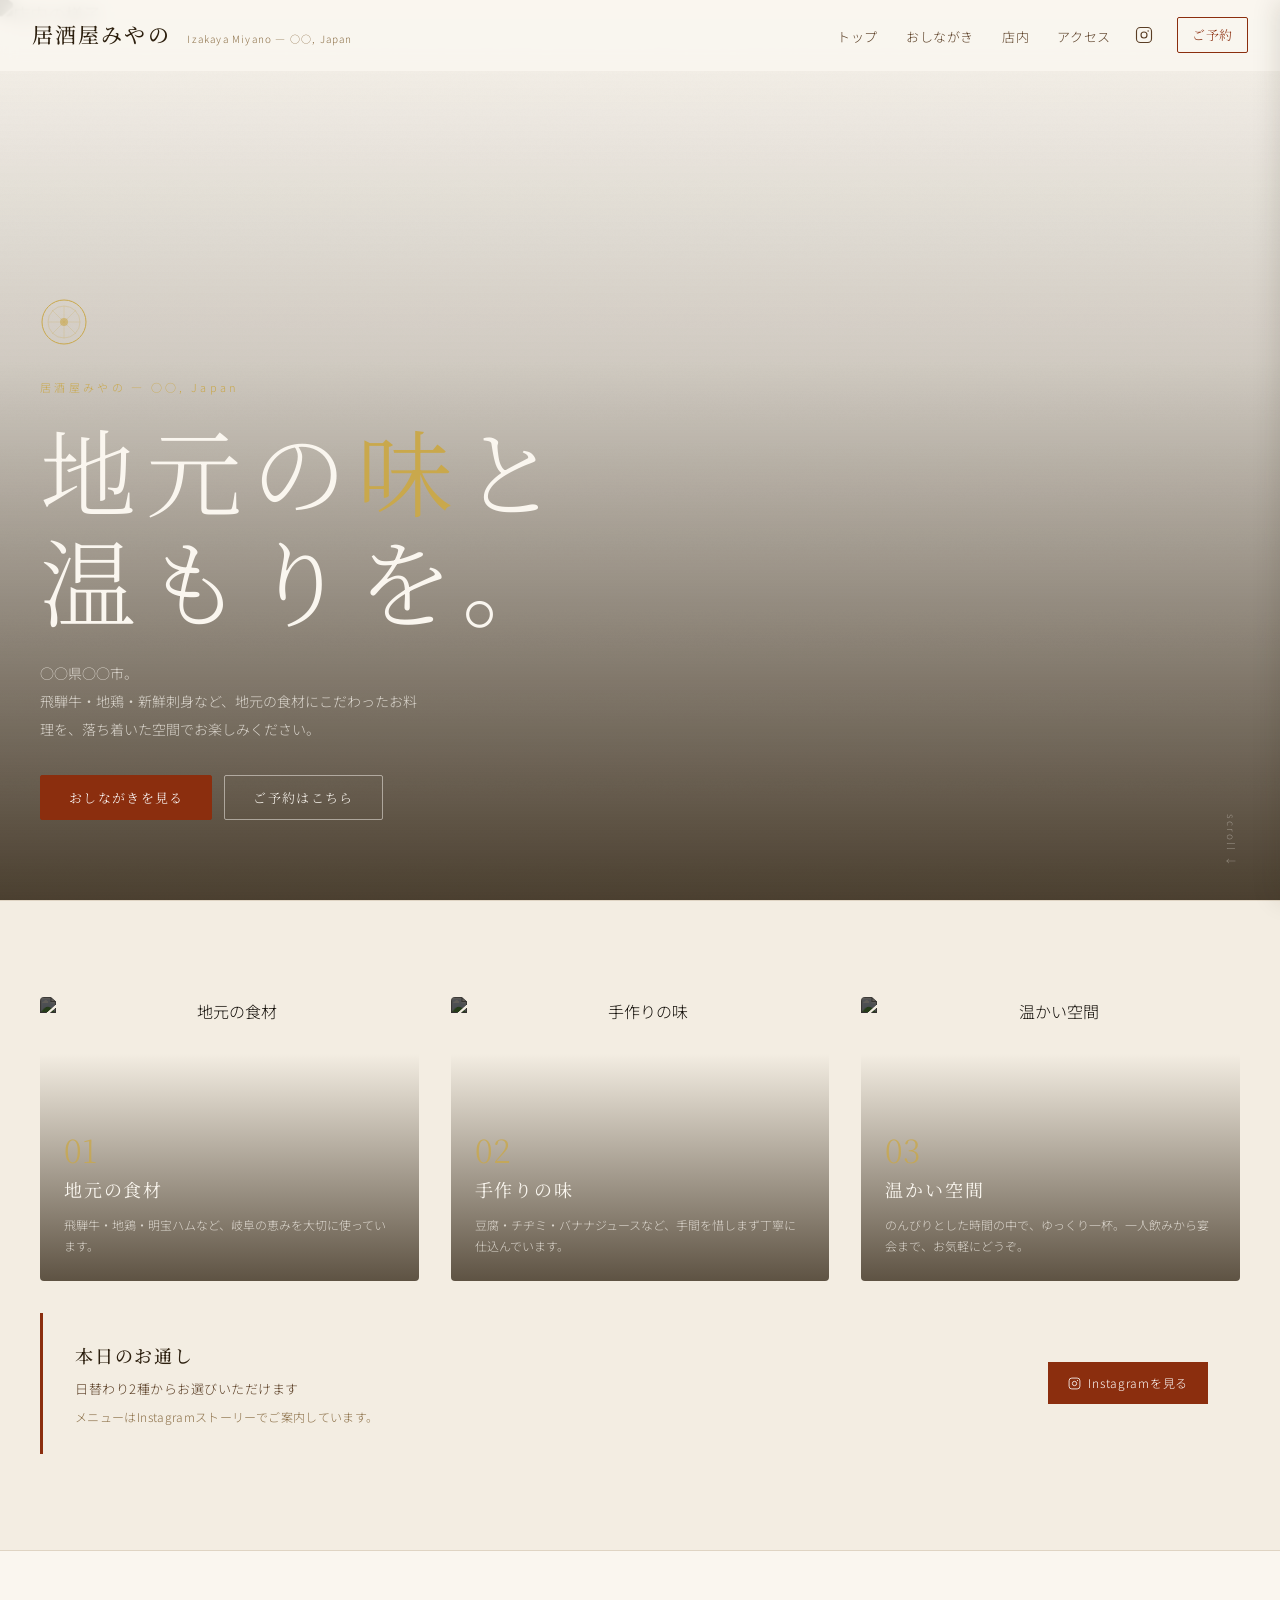
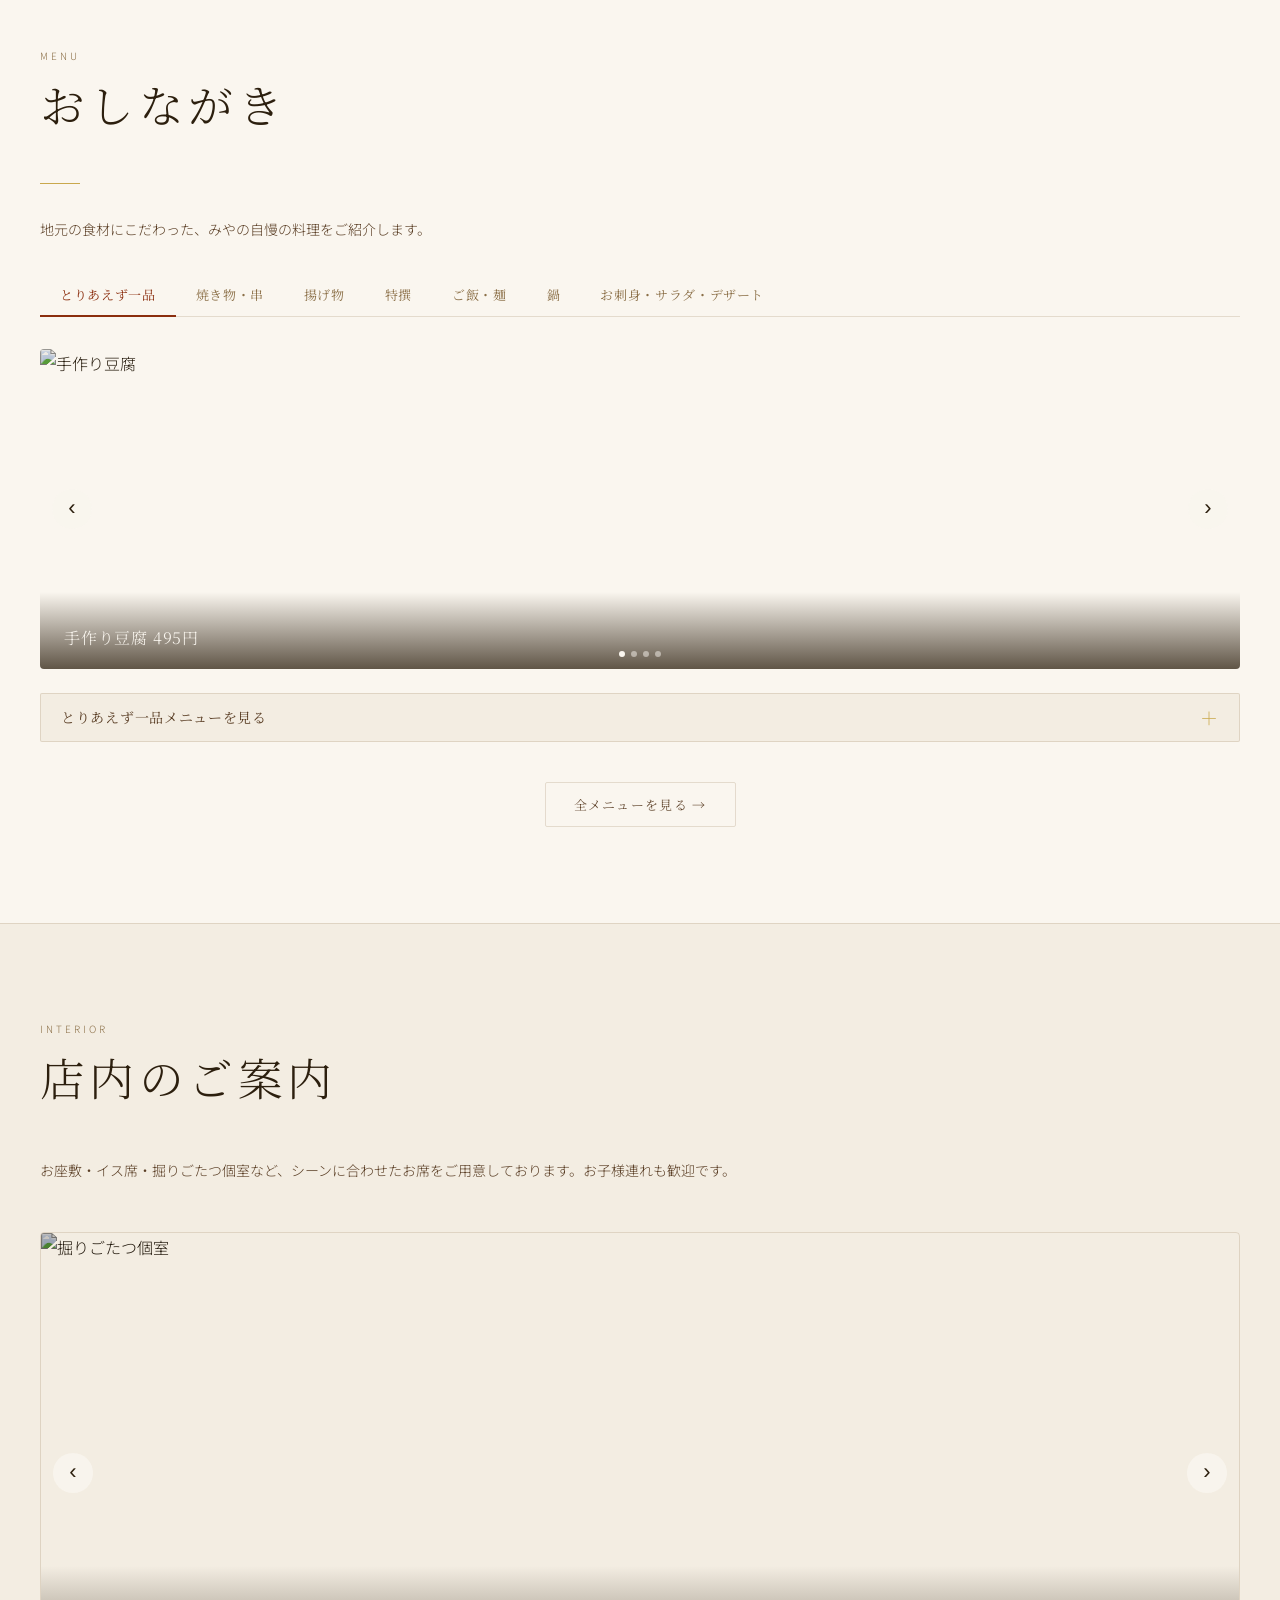
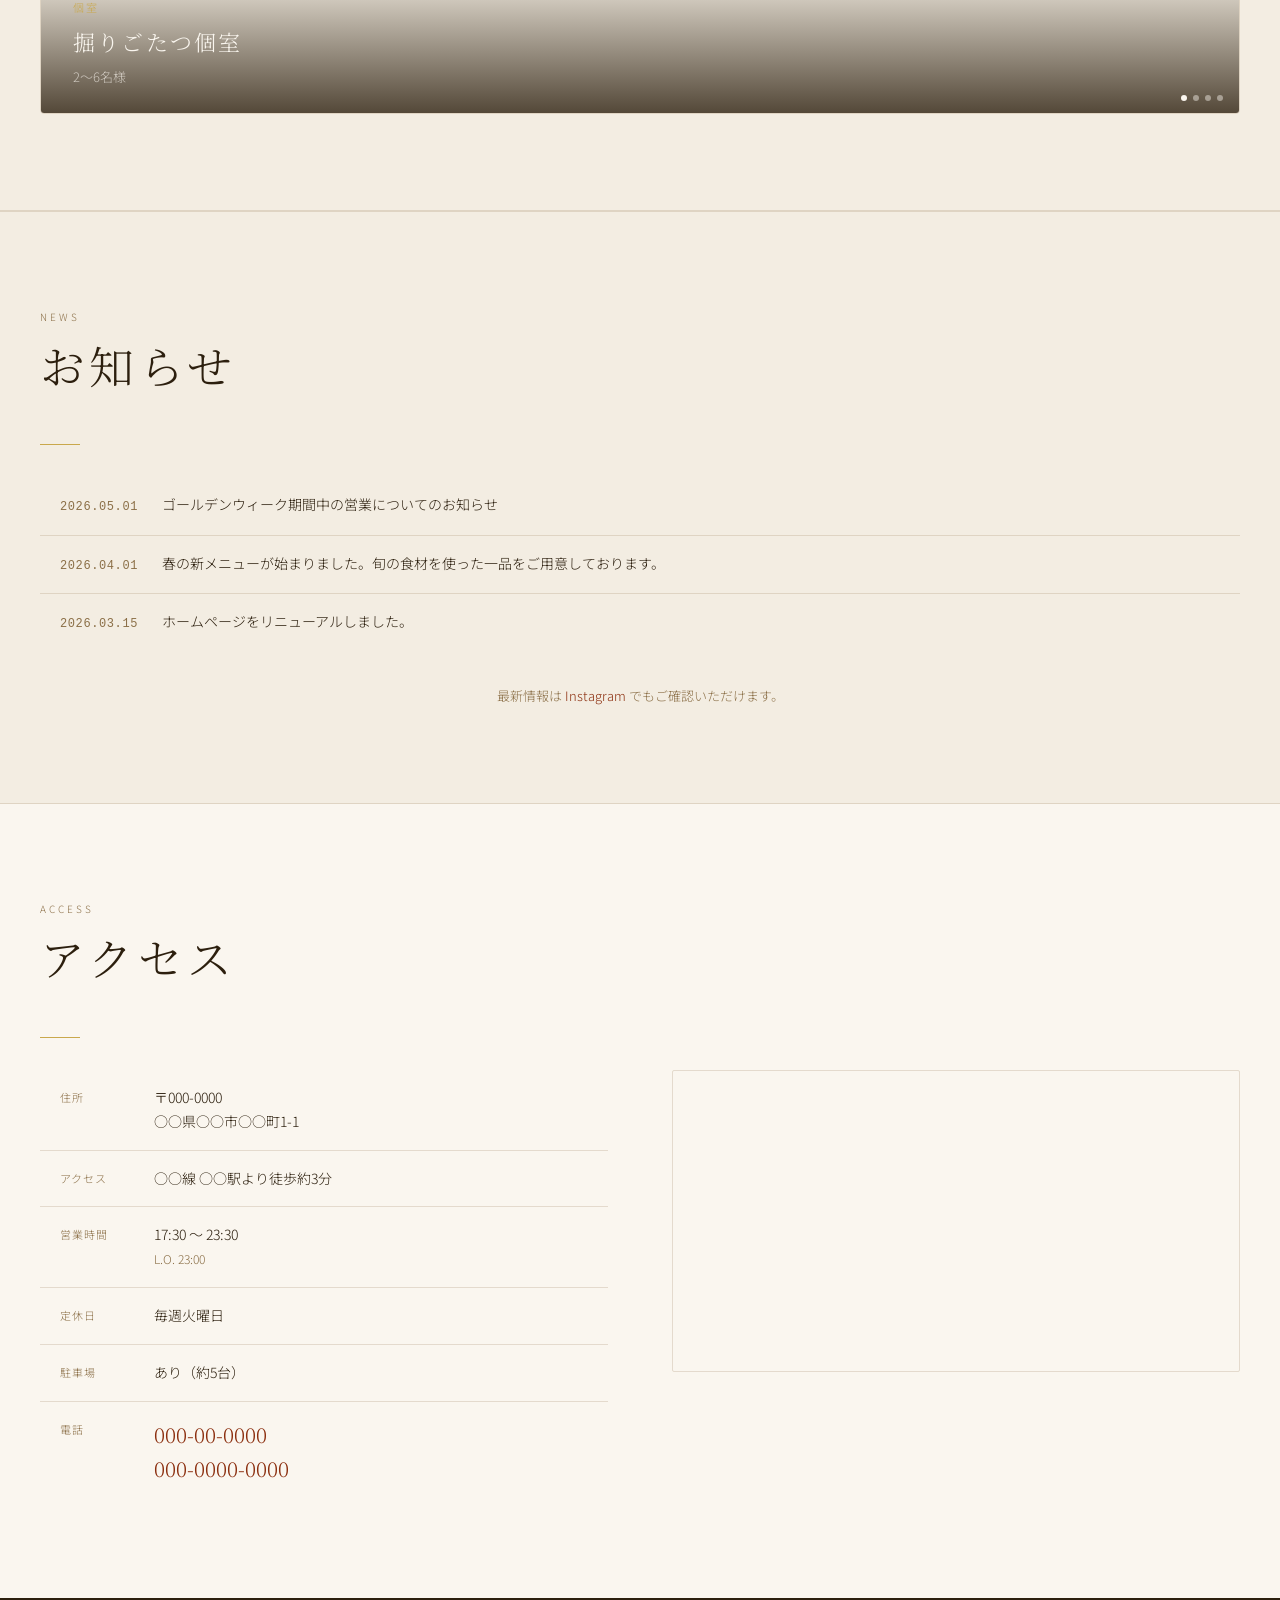
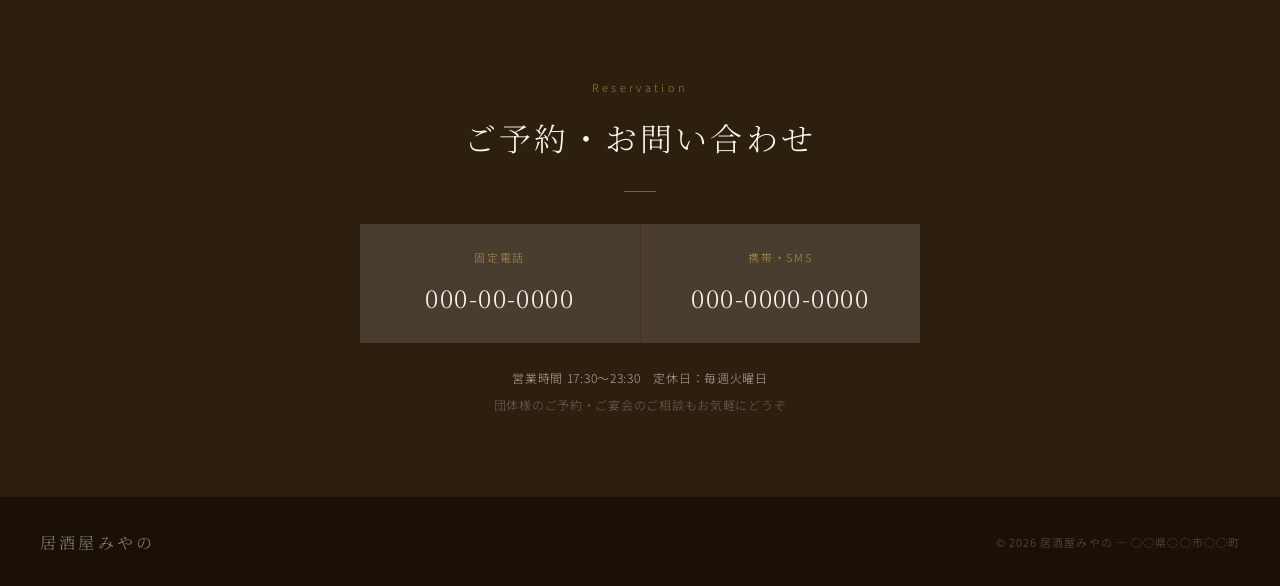
==== commit 9d30b418: "fix files" ====
--- a/index.html
+++ b/index.html
@@ -3,13 +3,13 @@
 <head>
   <meta charset="UTF-8">
   <meta name="viewport" content="width=device-width, initial-scale=1.0">
-  <meta name="description" content="居酒屋みやの｜岐阜県加茂郡川辺町。地元の味と温もりをお届けする居酒屋。飛騨牛・地鶏・新鮮刺身など。">
+  <meta name="description" content="居酒屋みやの｜○○県○○市。地元の味と温もりをお届けする居酒屋。飛騨牛・地鶏・新鮮刺身など。">
 
   <!-- OGP -->
   <meta property="og:type" content="website">
   <meta property="og:site_name" content="居酒屋みやの">
-  <meta property="og:title" content="居酒屋みやの｜川辺町の居酒屋">
-  <meta property="og:description" content="岐阜県加茂郡川辺町。飛騨牛・地鶏・新鮮刺身など、地元の食材にこだわったお料理を、落ち着いた空間でお楽しみください。">
+  <meta property="og:title" content="居酒屋みやの｜○○市の居酒屋">
+  <meta property="og:description" content="○○県○○市。飛騨牛・地鶏・新鮮刺身など、地元の食材にこだわったお料理を、落ち着いた空間でお楽しみください。">
   <meta property="og:url" content="https://chihiro7-28.github.io/izakaya-miyano/">
   <meta property="og:image" content="https://images.unsplash.com/photo-1541614101331-1a5a3a194e92?w=1200&q=85">
   <meta property="og:image:width" content="1200">
@@ -18,14 +18,14 @@
 
   <!-- Twitter Card -->
   <meta name="twitter:card" content="summary_large_image">
-  <meta name="twitter:title" content="居酒屋みやの｜川辺町の居酒屋">
-  <meta name="twitter:description" content="岐阜県加茂郡川辺町。飛騨牛・地鶏・新鮮刺身など、地元の食材にこだわったお料理を落ち着いた空間でどうぞ。">
+  <meta name="twitter:title" content="居酒屋みやの｜○○市の居酒屋">
+  <meta name="twitter:description" content="○○県○○市。飛騨牛・地鶏・新鮮刺身など、地元の食材にこだわったお料理を落ち着いた空間でどうぞ。">
   <meta name="twitter:image" content="https://images.unsplash.com/photo-1541614101331-1a5a3a194e92?w=1200&q=85">
 
   <!-- favicon -->
   <link rel="icon" href="data:image/svg+xml,<svg xmlns='http://www.w3.org/2000/svg' viewBox='0 0 100 100'><text y='.9em' font-size='90'>🏮</text></svg>">
   <link rel="apple-touch-icon" href="data:image/svg+xml,<svg xmlns='http://www.w3.org/2000/svg' viewBox='0 0 100 100'><text y='.9em' font-size='90'>🏮</text></svg>">
-  <title>居酒屋みやの｜川辺町の居酒屋</title>
+  <title>居酒屋みやの｜○○市の居酒屋</title>
   <link rel="preconnect" href="https://fonts.googleapis.com">
   <link rel="preconnect" href="https://fonts.gstatic.com" crossorigin>
   <link href="https://fonts.googleapis.com/css2?family=Noto+Serif+JP:wght@300;400;500;700&family=Noto+Sans+JP:wght@300;400;500&display=swap" rel="stylesheet">
@@ -1673,7 +1673,7 @@
   <div class="loader" id="loader">
     <div class="loader-logo">居酒屋みやの</div>
     <div class="loader-bar"></div>
-    <div class="loader-sub">Izakaya Miyano — Kawabe, Gifu</div>
+    <div class="loader-sub">Izakaya Miyano — ○○, Japan</div>
   </div>
 
   <!-- ページ遷移 -->
@@ -1704,11 +1704,11 @@
     </ul>
     <div class="mobile-menu-contact">
       <div>
-        <a href="tel:0574532077" class="mobile-tel">0574-53-2077</a>
-        <a href="tel:09079103348" class="mobile-tel">090-7910-3348</a>
+        <a href="tel:0000000000" class="mobile-tel">000-00-0000</a>
+        <a href="tel:00000000000" class="mobile-tel">000-0000-0000</a>
         <span class="mobile-tel-sub">営業時間 17:30〜23:30 ／ 定休日：火曜</span>
       </div>
-      <a href="https://www.instagram.com/izakaya_miyata?igsh=MWE5ZXg5ZGN2eHVmNg==" target="_blank" rel="noopener" class="mobile-insta">
+      <a href="https://www.instagram.com/" target="_blank" rel="noopener" class="mobile-insta">
         <svg viewBox="0 0 24 24" fill="none" stroke="currentColor" stroke-width="1.5" width="16" height="16">
           <rect x="2" y="2" width="20" height="20" rx="5" ry="5"/>
           <circle cx="12" cy="12" r="4"/>
@@ -1722,7 +1722,7 @@
   <nav>
     <a href="#" class="nav-logo">
       居酒屋みやの
-      <span>Izakaya Miyano — Kawabe, Gifu</span>
+      <span>Izakaya Miyano — ○○, Japan</span>
     </a>
     <div class="nav-right">
       <ul class="nav-links">
@@ -1731,7 +1731,7 @@
         <li><a href="#interior">店内</a></li>
         <li><a href="#access">アクセス</a></li>
       </ul>
-      <a href="https://www.instagram.com/izakaya_miyata?igsh=MWE5ZXg5ZGN2eHVmNg==" target="_blank" rel="noopener" class="nav-insta" aria-label="Instagram">
+      <a href="https://www.instagram.com/" target="_blank" rel="noopener" class="nav-insta" aria-label="Instagram">
         <svg viewBox="0 0 24 24" fill="none" stroke="currentColor" stroke-width="1.5" width="18" height="18" style="display:block;">
           <rect x="2" y="2" width="20" height="20" rx="5" ry="5"/>
           <circle cx="12" cy="12" r="4"/>
@@ -1772,9 +1772,9 @@
         <path d="M24 8 L24 40 M8 24 L40 24 M12 12 L36 36 M36 12 L12 36" stroke="#c9a84c" stroke-width="0.5" opacity="0.4"/>
         <circle cx="24" cy="24" r="4" fill="#c9a84c" opacity="0.6"/>
       </svg>
-      <div class="hero-label">居酒屋みやの — Kawabe, Gifu</div>
+      <div class="hero-label">居酒屋みやの — ○○, Japan</div>
       <h1 class="hero-title">地元の<em>味</em>と<br>温もりを。</h1>
-      <p class="hero-desc">岐阜県加茂郡川辺町。<br>飛騨牛・地鶏・新鮮刺身など、地元の食材にこだわったお料理を、落ち着いた空間でお楽しみください。</p>
+      <p class="hero-desc">○○県○○市。<br>飛騨牛・地鶏・新鮮刺身など、地元の食材にこだわったお料理を、落ち着いた空間でお楽しみください。</p>
       <div class="hero-btns">
         <a href="#menu" class="btn btn-primary">おしながきを見る</a>
         <a href="#reserve" class="btn btn-outline">ご予約はこちら</a>
@@ -1817,7 +1817,7 @@
         <div class="otoshi-sub">日替わり2種からお選びいただけます</div>
         <div class="otoshi-story">メニューはInstagramストーリーでご案内しています。</div>
       </div>
-      <a href="https://www.instagram.com/izakaya_miyata?igsh=MWE5ZXg5ZGN2eHVmNg==" target="_blank" rel="noopener" class="otoshi-link">
+      <a href="https://www.instagram.com/" target="_blank" rel="noopener" class="otoshi-link">
         <svg viewBox="0 0 24 24" fill="none" stroke="currentColor" stroke-width="1.5" width="13" height="13">
           <rect x="2" y="2" width="20" height="20" rx="5" ry="5"/>
           <circle cx="12" cy="12" r="4"/>
@@ -2194,7 +2194,7 @@
       </div>
     </div>
     <p style="font-size:13px;color:var(--ink3);margin-top:2rem;text-align:center;">最新情報は
-      <a href="https://www.instagram.com/izakaya_miyata?igsh=MWE5ZXg5ZGN2eHVmNg==" target="_blank" rel="noopener" style="color:var(--accent);text-decoration:none;">Instagram</a>
+      <a href="https://www.instagram.com/" target="_blank" rel="noopener" style="color:var(--accent);text-decoration:none;">Instagram</a>
       でもご確認いただけます。
     </p>
   </section>
@@ -2208,11 +2208,11 @@
       <div class="access-info fade">
         <div class="access-row">
           <span class="access-label">住所</span>
-          <span class="access-value">〒509-0304<br>岐阜県加茂郡川辺町中川辺119-1</span>
+          <span class="access-value">〒000-0000<br>○○県○○市○○町1-1</span>
         </div>
         <div class="access-row">
           <span class="access-label">アクセス</span>
-          <span class="access-value">JR高山本線 中川辺駅より徒歩約3分</span>
+          <span class="access-value">○○線 ○○駅より徒歩約3分</span>
         </div>
         <div class="access-row">
           <span class="access-label">営業時間</span>
@@ -2229,8 +2229,8 @@
         <div class="access-row">
           <span class="access-label">電話</span>
           <span class="access-value">
-            <a href="tel:0574532077">0574-53-2077</a><br>
-            <a href="tel:09079103348">090-7910-3348</a>
+            <a href="tel:0000000000">000-00-0000</a><br>
+            <a href="tel:00000000000">000-0000-0000</a>
           </span>
         </div>
       </div>
@@ -2247,13 +2247,13 @@
       <h2 class="reservation-title">ご予約・お問い合わせ</h2>
       <div class="reservation-divider"></div>
       <div class="reservation-cards">
-        <a href="tel:0574532077" class="reservation-card">
+        <a href="tel:0000000000" class="reservation-card">
           <div class="reservation-card-label">固定電話</div>
-          <div class="reservation-card-num">0574-53-2077</div>
+          <div class="reservation-card-num">000-00-0000</div>
         </a>
         <a href="sms:09079103348" class="reservation-card">
           <div class="reservation-card-label">携帯・SMS</div>
-          <div class="reservation-card-num">090-7910-3348</div>
+          <div class="reservation-card-num">000-0000-0000</div>
         </a>
       </div>
       <div class="reservation-note">営業時間 17:30〜23:30　定休日：毎週火曜日</div>
@@ -2263,7 +2263,7 @@
 
   <footer>
     <div class="footer-logo">居酒屋みやの</div>
-    <p>© 2026 居酒屋みやの — 岐阜県加茂郡川辺町中川辺</p>
+    <p>© 2026 居酒屋みやの — ○○県○○市○○町</p>
   </footer>
   <script src="assets/js/script.js" defer></script>
 
